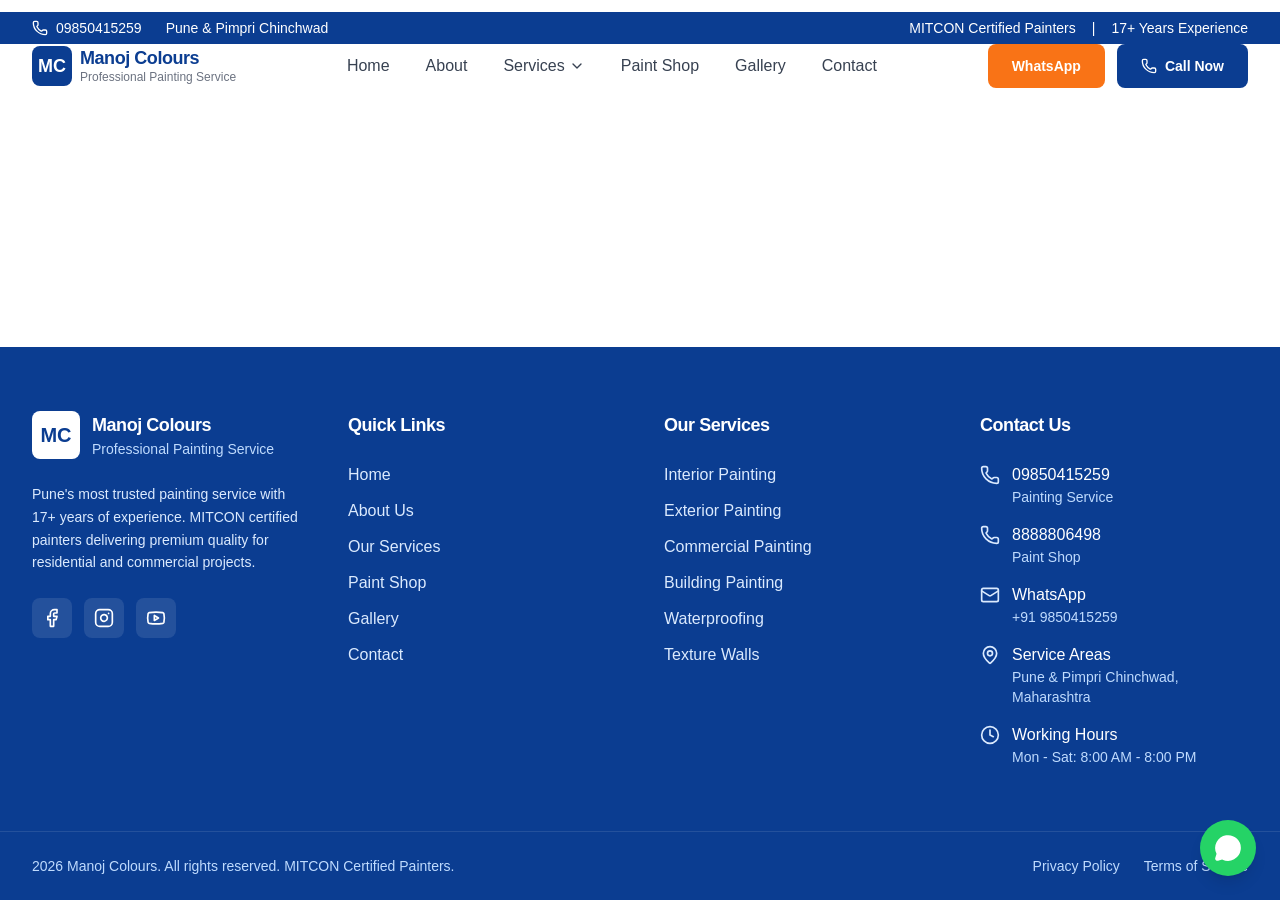
==== index.html @ a84d2fda "Add files via upload" ====
<!doctype html>
<html lang="en">
  <head>
    <meta charset="UTF-8" />
    <meta name="viewport" content="width=device-width, initial-scale=1.0" />
    <title>Manoj Colours - Professional Painting Service Pune</title>
    <script type="module" crossorigin src="./assets/index-BRKAXPC0.js"></script>
    <link rel="stylesheet" crossorigin href="./assets/index-DU0J_C5G.css">
  </head>
  <body>
    <div id="root"></div>
  </body>
</html>
---- assets/index-DU0J_C5G.css ----
*,:before,:after{--tw-border-spacing-x: 0;--tw-border-spacing-y: 0;--tw-translate-x: 0;--tw-translate-y: 0;--tw-rotate: 0;--tw-skew-x: 0;--tw-skew-y: 0;--tw-scale-x: 1;--tw-scale-y: 1;--tw-pan-x: ;--tw-pan-y: ;--tw-pinch-zoom: ;--tw-scroll-snap-strictness: proximity;--tw-gradient-from-position: ;--tw-gradient-via-position: ;--tw-gradient-to-position: ;--tw-ordinal: ;--tw-slashed-zero: ;--tw-numeric-figure: ;--tw-numeric-spacing: ;--tw-numeric-fraction: ;--tw-ring-inset: ;--tw-ring-offset-width: 0px;--tw-ring-offset-color: #fff;--tw-ring-color: rgb(59 130 246 / .5);--tw-ring-offset-shadow: 0 0 #0000;--tw-ring-shadow: 0 0 #0000;--tw-shadow: 0 0 #0000;--tw-shadow-colored: 0 0 #0000;--tw-blur: ;--tw-brightness: ;--tw-contrast: ;--tw-grayscale: ;--tw-hue-rotate: ;--tw-invert: ;--tw-saturate: ;--tw-sepia: ;--tw-drop-shadow: ;--tw-backdrop-blur: ;--tw-backdrop-brightness: ;--tw-backdrop-contrast: ;--tw-backdrop-grayscale: ;--tw-backdrop-hue-rotate: ;--tw-backdrop-invert: ;--tw-backdrop-opacity: ;--tw-backdrop-saturate: ;--tw-backdrop-sepia: ;--tw-contain-size: ;--tw-contain-layout: ;--tw-contain-paint: ;--tw-contain-style: }::backdrop{--tw-border-spacing-x: 0;--tw-border-spacing-y: 0;--tw-translate-x: 0;--tw-translate-y: 0;--tw-rotate: 0;--tw-skew-x: 0;--tw-skew-y: 0;--tw-scale-x: 1;--tw-scale-y: 1;--tw-pan-x: ;--tw-pan-y: ;--tw-pinch-zoom: ;--tw-scroll-snap-strictness: proximity;--tw-gradient-from-position: ;--tw-gradient-via-position: ;--tw-gradient-to-position: ;--tw-ordinal: ;--tw-slashed-zero: ;--tw-numeric-figure: ;--tw-numeric-spacing: ;--tw-numeric-fraction: ;--tw-ring-inset: ;--tw-ring-offset-width: 0px;--tw-ring-offset-color: #fff;--tw-ring-color: rgb(59 130 246 / .5);--tw-ring-offset-shadow: 0 0 #0000;--tw-ring-shadow: 0 0 #0000;--tw-shadow: 0 0 #0000;--tw-shadow-colored: 0 0 #0000;--tw-blur: ;--tw-brightness: ;--tw-contrast: ;--tw-grayscale: ;--tw-hue-rotate: ;--tw-invert: ;--tw-saturate: ;--tw-sepia: ;--tw-drop-shadow: ;--tw-backdrop-blur: ;--tw-backdrop-brightness: ;--tw-backdrop-contrast: ;--tw-backdrop-grayscale: ;--tw-backdrop-hue-rotate: ;--tw-backdrop-invert: ;--tw-backdrop-opacity: ;--tw-backdrop-saturate: ;--tw-backdrop-sepia: ;--tw-contain-size: ;--tw-contain-layout: ;--tw-contain-paint: ;--tw-contain-style: }*,:before,:after{box-sizing:border-box;border-width:0;border-style:solid;border-color:#e5e7eb}:before,:after{--tw-content: ""}html,:host{line-height:1.5;-webkit-text-size-adjust:100%;-moz-tab-size:4;-o-tab-size:4;tab-size:4;font-family:ui-sans-serif,system-ui,sans-serif,"Apple Color Emoji","Segoe UI Emoji",Segoe UI Symbol,"Noto Color Emoji";font-feature-settings:normal;font-variation-settings:normal;-webkit-tap-highlight-color:transparent}body{margin:0;line-height:inherit}hr{height:0;color:inherit;border-top-width:1px}abbr:where([title]){-webkit-text-decoration:underline dotted;text-decoration:underline dotted}h1,h2,h3,h4,h5,h6{font-size:inherit;font-weight:inherit}a{color:inherit;text-decoration:inherit}b,strong{font-weight:bolder}code,kbd,samp,pre{font-family:ui-monospace,SFMono-Regular,Menlo,Monaco,Consolas,Liberation Mono,Courier New,monospace;font-feature-settings:normal;font-variation-settings:normal;font-size:1em}small{font-size:80%}sub,sup{font-size:75%;line-height:0;position:relative;vertical-align:baseline}sub{bottom:-.25em}sup{top:-.5em}table{text-indent:0;border-color:inherit;border-collapse:collapse}button,input,optgroup,select,textarea{font-family:inherit;font-feature-settings:inherit;font-variation-settings:inherit;font-size:100%;font-weight:inherit;line-height:inherit;letter-spacing:inherit;color:inherit;margin:0;padding:0}button,select{text-transform:none}button,input:where([type=button]),input:where([type=reset]),input:where([type=submit]){-webkit-appearance:button;background-color:transparent;background-image:none}:-moz-focusring{outline:auto}:-moz-ui-invalid{box-shadow:none}progress{vertical-align:baseline}::-webkit-inner-spin-button,::-webkit-outer-spin-button{height:auto}[type=search]{-webkit-appearance:textfield;outline-offset:-2px}::-webkit-search-decoration{-webkit-appearance:none}::-webkit-file-upload-button{-webkit-appearance:button;font:inherit}summary{display:list-item}blockquote,dl,dd,h1,h2,h3,h4,h5,h6,hr,figure,p,pre{margin:0}fieldset{margin:0;padding:0}legend{padding:0}ol,ul,menu{list-style:none;margin:0;padding:0}dialog{padding:0}textarea{resize:vertical}input::-moz-placeholder,textarea::-moz-placeholder{opacity:1;color:#9ca3af}input::placeholder,textarea::placeholder{opacity:1;color:#9ca3af}button,[role=button]{cursor:pointer}:disabled{cursor:default}img,svg,video,canvas,audio,iframe,embed,object{display:block;vertical-align:middle}img,video{max-width:100%;height:auto}[hidden]:where(:not([hidden=until-found])){display:none}:root{--background: 0 0% 100%;--foreground: 222 47% 11%;--card: 0 0% 100%;--card-foreground: 222 47% 11%;--popover: 0 0% 100%;--popover-foreground: 222 47% 11%;--primary: 221 83% 23%;--primary-foreground: 0 0% 100%;--secondary: 210 40% 96%;--secondary-foreground: 222 47% 11%;--muted: 210 40% 96%;--muted-foreground: 215 16% 47%;--accent: 24 95% 53%;--accent-foreground: 0 0% 100%;--destructive: 0 84% 60%;--destructive-foreground: 0 0% 100%;--border: 214 32% 91%;--input: 214 32% 91%;--ring: 221 83% 23%;--radius: .5rem;--deep-blue: 221 83% 23%;--bright-orange: 24 95% 53%;--light-blue: 210 40% 96%;--dark-text: 222 47% 11%;--gray-text: 215 16% 47%;--light-gray: 220 14% 96%;--success: 142 76% 36%;--whatsapp: 142 70% 49%}*{border-color:hsl(var(--border))}html{scroll-behavior:smooth}body{background-color:hsl(var(--background));color:hsl(var(--foreground));-webkit-font-smoothing:antialiased;-moz-osx-font-smoothing:grayscale;font-family:Inter,-apple-system,BlinkMacSystemFont,Segoe UI,Roboto,sans-serif}h1,h2,h3,h4,h5,h6{font-weight:700;letter-spacing:-.025em}.btn-primary{display:inline-flex;align-items:center;justify-content:center;border-radius:var(--radius);--tw-bg-opacity: 1;background-color:rgb(11 61 145 / var(--tw-bg-opacity, 1));padding:.75rem 1.5rem;font-weight:600;--tw-text-opacity: 1;color:rgb(255 255 255 / var(--tw-text-opacity, 1));transition-property:all;transition-timing-function:cubic-bezier(.4,0,.2,1);transition-duration:.3s;animation-duration:.3s}.btn-primary:hover{--tw-translate-y: -.125rem;transform:translate(var(--tw-translate-x),var(--tw-translate-y)) rotate(var(--tw-rotate)) skew(var(--tw-skew-x)) skewY(var(--tw-skew-y)) scaleX(var(--tw-scale-x)) scaleY(var(--tw-scale-y));--tw-bg-opacity: 1;background-color:rgb(10 53 125 / var(--tw-bg-opacity, 1));--tw-shadow: 0 10px 15px -3px rgb(0 0 0 / .1), 0 4px 6px -4px rgb(0 0 0 / .1);--tw-shadow-colored: 0 10px 15px -3px var(--tw-shadow-color), 0 4px 6px -4px var(--tw-shadow-color);box-shadow:var(--tw-ring-offset-shadow, 0 0 #0000),var(--tw-ring-shadow, 0 0 #0000),var(--tw-shadow)}.btn-secondary{display:inline-flex;align-items:center;justify-content:center;border-radius:var(--radius);--tw-bg-opacity: 1;background-color:rgb(249 115 22 / var(--tw-bg-opacity, 1));padding:.75rem 1.5rem;font-weight:600;--tw-text-opacity: 1;color:rgb(255 255 255 / var(--tw-text-opacity, 1));transition-property:all;transition-timing-function:cubic-bezier(.4,0,.2,1);transition-duration:.3s;animation-duration:.3s}.btn-secondary:hover{--tw-translate-y: -.125rem;transform:translate(var(--tw-translate-x),var(--tw-translate-y)) rotate(var(--tw-rotate)) skew(var(--tw-skew-x)) skewY(var(--tw-skew-y)) scaleX(var(--tw-scale-x)) scaleY(var(--tw-scale-y));--tw-bg-opacity: 1;background-color:rgb(234 88 12 / var(--tw-bg-opacity, 1));--tw-shadow: 0 10px 15px -3px rgb(0 0 0 / .1), 0 4px 6px -4px rgb(0 0 0 / .1);--tw-shadow-colored: 0 10px 15px -3px var(--tw-shadow-color), 0 4px 6px -4px var(--tw-shadow-color);box-shadow:var(--tw-ring-offset-shadow, 0 0 #0000),var(--tw-ring-shadow, 0 0 #0000),var(--tw-shadow)}.btn-outline{display:inline-flex;align-items:center;justify-content:center;border-radius:var(--radius);border-width:2px;--tw-border-opacity: 1;border-color:rgb(11 61 145 / var(--tw-border-opacity, 1));padding:.75rem 1.5rem;font-weight:600;--tw-text-opacity: 1;color:rgb(11 61 145 / var(--tw-text-opacity, 1));transition-property:all;transition-timing-function:cubic-bezier(.4,0,.2,1);transition-duration:.3s;animation-duration:.3s}.btn-outline:hover{--tw-bg-opacity: 1;background-color:rgb(11 61 145 / var(--tw-bg-opacity, 1));--tw-text-opacity: 1;color:rgb(255 255 255 / var(--tw-text-opacity, 1))}.section-padding{padding-top:4rem;padding-bottom:4rem}@media(min-width:768px){.section-padding{padding-top:5rem;padding-bottom:5rem}}@media(min-width:1024px){.section-padding{padding-top:6rem;padding-bottom:6rem}}.container-custom{margin-left:auto;margin-right:auto;width:100%;max-width:80rem;padding-left:1rem;padding-right:1rem}@media(min-width:640px){.container-custom{padding-left:1.5rem;padding-right:1.5rem}}@media(min-width:1024px){.container-custom{padding-left:2rem;padding-right:2rem}}.sr-only{position:absolute;width:1px;height:1px;padding:0;margin:-1px;overflow:hidden;clip:rect(0,0,0,0);white-space:nowrap;border-width:0}.pointer-events-none{pointer-events:none}.visible{visibility:visible}.invisible{visibility:hidden}.fixed{position:fixed}.absolute{position:absolute}.relative{position:relative}.inset-0{inset:0}.inset-x-0{left:0;right:0}.inset-y-0{top:0;bottom:0}.-bottom-12{bottom:-3rem}.-left-12{left:-3rem}.-left-2{left:-.5rem}.-right-12{right:-3rem}.-right-3{right:-.75rem}.-right-4{right:-1rem}.-top-1{top:-.25rem}.-top-12{top:-3rem}.-top-2{top:-.5rem}.-top-4{top:-1rem}.bottom-0{bottom:0}.bottom-20{bottom:5rem}.bottom-6{bottom:1.5rem}.left-0{left:0}.left-1\/2{left:50%}.left-10{left:2.5rem}.left-2{left:.5rem}.left-\[50\%\]{left:50%}.right-0{right:0}.right-1{right:.25rem}.right-10{right:2.5rem}.right-2{right:.5rem}.right-3{right:.75rem}.right-4{right:1rem}.right-6{right:1.5rem}.top-0{top:0}.top-1\.5{top:.375rem}.top-1\/2{top:50%}.top-20{top:5rem}.top-3\.5{top:.875rem}.top-4{top:1rem}.top-\[1px\]{top:1px}.top-\[50\%\]{top:50%}.top-\[60\%\]{top:60%}.top-\[60px\]{top:60px}.top-full{top:100%}.isolate{isolation:isolate}.z-10{z-index:10}.z-20{z-index:20}.z-40{z-index:40}.z-50{z-index:50}.z-\[1\]{z-index:1}.order-first{order:-9999}.order-last{order:9999}.col-start-2{grid-column-start:2}.row-span-2{grid-row:span 2 / span 2}.row-start-1{grid-row-start:1}.\!m-0{margin:0!important}.-mx-1{margin-left:-.25rem;margin-right:-.25rem}.-my-2{margin-top:-.5rem;margin-bottom:-.5rem}.mx-2{margin-left:.5rem;margin-right:.5rem}.mx-3\.5{margin-left:.875rem;margin-right:.875rem}.mx-auto{margin-left:auto;margin-right:auto}.my-0{margin-top:0;margin-bottom:0}.my-0\.5{margin-top:.125rem;margin-bottom:.125rem}.my-1{margin-top:.25rem;margin-bottom:.25rem}.-ml-4{margin-left:-1rem}.-ml-6{margin-left:-1.5rem}.-mt-20{margin-top:-5rem}.-mt-4{margin-top:-1rem}.mb-1{margin-bottom:.25rem}.mb-10{margin-bottom:2.5rem}.mb-12{margin-bottom:3rem}.mb-2{margin-bottom:.5rem}.mb-3{margin-bottom:.75rem}.mb-4{margin-bottom:1rem}.mb-6{margin-bottom:1.5rem}.mb-8{margin-bottom:2rem}.ml-1{margin-left:.25rem}.ml-4{margin-left:1rem}.ml-auto{margin-left:auto}.mr-1{margin-right:.25rem}.mr-2{margin-right:.5rem}.mt-0\.5{margin-top:.125rem}.mt-1{margin-top:.25rem}.mt-1\.5{margin-top:.375rem}.mt-10{margin-top:2.5rem}.mt-12{margin-top:3rem}.mt-2{margin-top:.5rem}.mt-4{margin-top:1rem}.mt-6{margin-top:1.5rem}.mt-8{margin-top:2rem}.mt-auto{margin-top:auto}.line-clamp-1{overflow:hidden;display:-webkit-box;-webkit-box-orient:vertical;-webkit-line-clamp:1}.line-clamp-2{overflow:hidden;display:-webkit-box;-webkit-box-orient:vertical;-webkit-line-clamp:2}.block{display:block}.inline-block{display:inline-block}.inline{display:inline}.flex{display:flex}.inline-flex{display:inline-flex}.table{display:table}.table-caption{display:table-caption}.table-cell{display:table-cell}.table-row{display:table-row}.grid{display:grid}.hidden{display:none}.aspect-\[4\/3\]{aspect-ratio:4/3}.aspect-square{aspect-ratio:1 / 1}.aspect-video{aspect-ratio:16 / 9}.size-10{width:2.5rem;height:2.5rem}.size-2{width:.5rem;height:.5rem}.size-2\.5{width:.625rem;height:.625rem}.size-3{width:.75rem;height:.75rem}.size-3\.5{width:.875rem;height:.875rem}.size-4{width:1rem;height:1rem}.size-6{width:1.5rem;height:1.5rem}.size-7{width:1.75rem;height:1.75rem}.size-8{width:2rem;height:2rem}.size-9{width:2.25rem;height:2.25rem}.size-auto{width:auto;height:auto}.size-full{width:100%;height:100%}.h-0\.5{height:.125rem}.h-1\.5{height:.375rem}.h-10{height:2.5rem}.h-12{height:3rem}.h-14{height:3.5rem}.h-16{height:4rem}.h-2{height:.5rem}.h-2\.5{height:.625rem}.h-24{height:6rem}.h-4{height:1rem}.h-40{height:10rem}.h-5{height:1.25rem}.h-6{height:1.5rem}.h-60{height:15rem}.h-7{height:1.75rem}.h-8{height:2rem}.h-80{height:20rem}.h-9{height:2.25rem}.h-\[1\.15rem\]{height:1.15rem}.h-\[calc\(100\%-1px\)\]{height:calc(100% - 1px)}.h-\[var\(--radix-navigation-menu-viewport-height\)\]{height:var(--radix-navigation-menu-viewport-height)}.h-\[var\(--radix-select-trigger-height\)\]{height:var(--radix-select-trigger-height)}.h-auto{height:auto}.h-full{height:100%}.h-px{height:1px}.h-svh{height:100svh}.max-h-0{max-height:0px}.max-h-96{max-height:24rem}.max-h-\[300px\]{max-height:300px}.max-h-\[80vh\]{max-height:80vh}.min-h-0{min-height:0px}.min-h-16{min-height:4rem}.min-h-4{min-height:1rem}.min-h-\[600px\]{min-height:600px}.min-h-screen{min-height:100vh}.min-h-svh{min-height:100svh}.w-0{width:0px}.w-1{width:.25rem}.w-10{width:2.5rem}.w-12{width:3rem}.w-14{width:3.5rem}.w-16{width:4rem}.w-2{width:.5rem}.w-2\.5{width:.625rem}.w-24{width:6rem}.w-3{width:.75rem}.w-3\/4{width:75%}.w-4{width:1rem}.w-40{width:10rem}.w-5{width:1.25rem}.w-56{width:14rem}.w-6{width:1.5rem}.w-60{width:15rem}.w-64{width:16rem}.w-7{width:1.75rem}.w-72{width:18rem}.w-8{width:2rem}.w-80{width:20rem}.w-9{width:2.25rem}.w-\[100px\]{width:100px}.w-auto{width:auto}.w-fit{width:-moz-fit-content;width:fit-content}.w-full{width:100%}.w-max{width:-moz-max-content;width:max-content}.w-px{width:1px}.min-w-0{min-width:0px}.min-w-10{min-width:2.5rem}.min-w-5{min-width:1.25rem}.min-w-8{min-width:2rem}.min-w-9{min-width:2.25rem}.min-w-\[12rem\]{min-width:12rem}.min-w-\[8rem\]{min-width:8rem}.min-w-\[var\(--radix-select-trigger-width\)\]{min-width:var(--radix-select-trigger-width)}.max-w-2xl{max-width:42rem}.max-w-3xl{max-width:48rem}.max-w-4xl{max-width:56rem}.max-w-\[calc\(100\%-2rem\)\]{max-width:calc(100% - 2rem)}.max-w-max{max-width:-moz-max-content;max-width:max-content}.max-w-sm{max-width:24rem}.flex-1{flex:1 1 0%}.flex-shrink-0,.shrink-0{flex-shrink:0}.flex-grow,.grow{flex-grow:1}.grow-0{flex-grow:0}.basis-full{flex-basis:100%}.caption-bottom{caption-side:bottom}.border-collapse{border-collapse:collapse}.-translate-x-1\/2{--tw-translate-x: -50%;transform:translate(var(--tw-translate-x),var(--tw-translate-y)) rotate(var(--tw-rotate)) skew(var(--tw-skew-x)) skewY(var(--tw-skew-y)) scaleX(var(--tw-scale-x)) scaleY(var(--tw-scale-y))}.-translate-x-\[9px\]{--tw-translate-x: -9px;transform:translate(var(--tw-translate-x),var(--tw-translate-y)) rotate(var(--tw-rotate)) skew(var(--tw-skew-x)) skewY(var(--tw-skew-y)) scaleX(var(--tw-scale-x)) scaleY(var(--tw-scale-y))}.-translate-x-px{--tw-translate-x: -1px;transform:translate(var(--tw-translate-x),var(--tw-translate-y)) rotate(var(--tw-rotate)) skew(var(--tw-skew-x)) skewY(var(--tw-skew-y)) scaleX(var(--tw-scale-x)) scaleY(var(--tw-scale-y))}.-translate-y-1\/2{--tw-translate-y: -50%;transform:translate(var(--tw-translate-x),var(--tw-translate-y)) rotate(var(--tw-rotate)) skew(var(--tw-skew-x)) skewY(var(--tw-skew-y)) scaleX(var(--tw-scale-x)) scaleY(var(--tw-scale-y))}.translate-x-\[-50\%\]{--tw-translate-x: -50%;transform:translate(var(--tw-translate-x),var(--tw-translate-y)) rotate(var(--tw-rotate)) skew(var(--tw-skew-x)) skewY(var(--tw-skew-y)) scaleX(var(--tw-scale-x)) scaleY(var(--tw-scale-y))}.translate-x-px{--tw-translate-x: 1px;transform:translate(var(--tw-translate-x),var(--tw-translate-y)) rotate(var(--tw-rotate)) skew(var(--tw-skew-x)) skewY(var(--tw-skew-y)) scaleX(var(--tw-scale-x)) scaleY(var(--tw-scale-y))}.translate-y-0\.5{--tw-translate-y: .125rem;transform:translate(var(--tw-translate-x),var(--tw-translate-y)) rotate(var(--tw-rotate)) skew(var(--tw-skew-x)) skewY(var(--tw-skew-y)) scaleX(var(--tw-scale-x)) scaleY(var(--tw-scale-y))}.translate-y-\[-50\%\]{--tw-translate-y: -50%;transform:translate(var(--tw-translate-x),var(--tw-translate-y)) rotate(var(--tw-rotate)) skew(var(--tw-skew-x)) skewY(var(--tw-skew-y)) scaleX(var(--tw-scale-x)) scaleY(var(--tw-scale-y))}.translate-y-\[calc\(-50\%_-_2px\)\]{--tw-translate-y: calc(-50% - 2px) ;transform:translate(var(--tw-translate-x),var(--tw-translate-y)) rotate(var(--tw-rotate)) skew(var(--tw-skew-x)) skewY(var(--tw-skew-y)) scaleX(var(--tw-scale-x)) scaleY(var(--tw-scale-y))}.rotate-180{--tw-rotate: 180deg;transform:translate(var(--tw-translate-x),var(--tw-translate-y)) rotate(var(--tw-rotate)) skew(var(--tw-skew-x)) skewY(var(--tw-skew-y)) scaleX(var(--tw-scale-x)) scaleY(var(--tw-scale-y))}.rotate-45{--tw-rotate: 45deg;transform:translate(var(--tw-translate-x),var(--tw-translate-y)) rotate(var(--tw-rotate)) skew(var(--tw-skew-x)) skewY(var(--tw-skew-y)) scaleX(var(--tw-scale-x)) scaleY(var(--tw-scale-y))}.rotate-90{--tw-rotate: 90deg;transform:translate(var(--tw-translate-x),var(--tw-translate-y)) rotate(var(--tw-rotate)) skew(var(--tw-skew-x)) skewY(var(--tw-skew-y)) scaleX(var(--tw-scale-x)) scaleY(var(--tw-scale-y))}.transform{transform:translate(var(--tw-translate-x),var(--tw-translate-y)) rotate(var(--tw-rotate)) skew(var(--tw-skew-x)) skewY(var(--tw-skew-y)) scaleX(var(--tw-scale-x)) scaleY(var(--tw-scale-y))}@keyframes bounce{0%,to{transform:translateY(-25%);animation-timing-function:cubic-bezier(.8,0,1,1)}50%{transform:none;animation-timing-function:cubic-bezier(0,0,.2,1)}}.animate-bounce{animation:bounce 1s infinite}@keyframes caret-blink{0%,70%,to{opacity:1}20%,50%{opacity:0}}.animate-caret-blink{animation:caret-blink 1.25s ease-out infinite}@keyframes pulse{50%{opacity:.5}}.animate-pulse{animation:pulse 2s cubic-bezier(.4,0,.6,1) infinite}@keyframes spin{to{transform:rotate(360deg)}}.animate-spin{animation:spin 1s linear infinite}.cursor-default{cursor:default}.cursor-pointer{cursor:pointer}.cursor-text{cursor:text}.touch-none{touch-action:none}.select-none{-webkit-user-select:none;-moz-user-select:none;user-select:none}.resize-none{resize:none}.scroll-my-1{scroll-margin-top:.25rem;scroll-margin-bottom:.25rem}.scroll-py-1{scroll-padding-top:.25rem;scroll-padding-bottom:.25rem}.list-disc{list-style-type:disc}.list-none{list-style-type:none}.auto-rows-min{grid-auto-rows:min-content}.grid-cols-1{grid-template-columns:repeat(1,minmax(0,1fr))}.grid-cols-2{grid-template-columns:repeat(2,minmax(0,1fr))}.grid-cols-\[0_1fr\]{grid-template-columns:0 1fr}.grid-rows-\[auto_auto\]{grid-template-rows:auto auto}.flex-row{flex-direction:row}.flex-col{flex-direction:column}.flex-col-reverse{flex-direction:column-reverse}.flex-wrap{flex-wrap:wrap}.place-content-center{place-content:center}.items-start{align-items:flex-start}.items-end{align-items:flex-end}.items-center{align-items:center}.items-stretch{align-items:stretch}.justify-start{justify-content:flex-start}.justify-center{justify-content:center}.justify-between{justify-content:space-between}.justify-items-start{justify-items:start}.gap-0\.5{gap:.125rem}.gap-1{gap:.25rem}.gap-1\.5{gap:.375rem}.gap-12{gap:3rem}.gap-2{gap:.5rem}.gap-2\.5{gap:.625rem}.gap-3{gap:.75rem}.gap-4{gap:1rem}.gap-6{gap:1.5rem}.gap-7{gap:1.75rem}.gap-8{gap:2rem}.gap-\[--spacing\(var\(--gap\)\)\]{gap:var(--spacing(var(--gap)))}.gap-y-0\.5{row-gap:.125rem}.space-y-1>:not([hidden])~:not([hidden]){--tw-space-y-reverse: 0;margin-top:calc(.25rem * calc(1 - var(--tw-space-y-reverse)));margin-bottom:calc(.25rem * var(--tw-space-y-reverse))}.space-y-2>:not([hidden])~:not([hidden]){--tw-space-y-reverse: 0;margin-top:calc(.5rem * calc(1 - var(--tw-space-y-reverse)));margin-bottom:calc(.5rem * var(--tw-space-y-reverse))}.space-y-3>:not([hidden])~:not([hidden]){--tw-space-y-reverse: 0;margin-top:calc(.75rem * calc(1 - var(--tw-space-y-reverse)));margin-bottom:calc(.75rem * var(--tw-space-y-reverse))}.space-y-4>:not([hidden])~:not([hidden]){--tw-space-y-reverse: 0;margin-top:calc(1rem * calc(1 - var(--tw-space-y-reverse)));margin-bottom:calc(1rem * var(--tw-space-y-reverse))}.space-y-5>:not([hidden])~:not([hidden]){--tw-space-y-reverse: 0;margin-top:calc(1.25rem * calc(1 - var(--tw-space-y-reverse)));margin-bottom:calc(1.25rem * var(--tw-space-y-reverse))}.space-y-6>:not([hidden])~:not([hidden]){--tw-space-y-reverse: 0;margin-top:calc(1.5rem * calc(1 - var(--tw-space-y-reverse)));margin-bottom:calc(1.5rem * var(--tw-space-y-reverse))}.self-start{align-self:flex-start}.self-stretch{align-self:stretch}.justify-self-end{justify-self:end}.overflow-auto{overflow:auto}.overflow-hidden{overflow:hidden}.overflow-x-auto{overflow-x:auto}.overflow-y-auto{overflow-y:auto}.overflow-x-hidden{overflow-x:hidden}.whitespace-nowrap{white-space:nowrap}.text-balance{text-wrap:balance}.break-words{overflow-wrap:break-word}.rounded-2xl{border-radius:1rem}.rounded-\[2px\]{border-radius:2px}.rounded-\[4px\]{border-radius:4px}.rounded-\[calc\(var\(--radius\)-5px\)\]{border-radius:calc(var(--radius) - 5px)}.rounded-\[inherit\]{border-radius:inherit}.rounded-full{border-radius:9999px}.rounded-lg{border-radius:var(--radius)}.rounded-md{border-radius:calc(var(--radius) - 2px)}.rounded-none{border-radius:0}.rounded-sm{border-radius:calc(var(--radius) - 4px)}.rounded-xl{border-radius:calc(var(--radius) + 4px)}.rounded-xs{border-radius:calc(var(--radius) - 6px)}.rounded-l-md{border-top-left-radius:calc(var(--radius) - 2px);border-bottom-left-radius:calc(var(--radius) - 2px)}.rounded-r-md{border-top-right-radius:calc(var(--radius) - 2px);border-bottom-right-radius:calc(var(--radius) - 2px)}.rounded-tl-sm{border-top-left-radius:calc(var(--radius) - 4px)}.border{border-width:1px}.border-0{border-width:0px}.border-4{border-width:4px}.border-\[1\.5px\]{border-width:1.5px}.border-y{border-top-width:1px;border-bottom-width:1px}.border-b{border-bottom-width:1px}.border-l{border-left-width:1px}.border-l-2{border-left-width:2px}.border-r{border-right-width:1px}.border-t{border-top-width:1px}.border-dashed{border-style:dashed}.border-blue-200{--tw-border-opacity: 1;border-color:rgb(191 219 254 / var(--tw-border-opacity, 1))}.border-border{border-color:hsl(var(--border))}.border-border\/50{border-color:hsl(var(--border) / .5)}.border-gray-100{--tw-border-opacity: 1;border-color:rgb(243 244 246 / var(--tw-border-opacity, 1))}.border-gray-200{--tw-border-opacity: 1;border-color:rgb(229 231 235 / var(--tw-border-opacity, 1))}.border-gray-300{--tw-border-opacity: 1;border-color:rgb(209 213 219 / var(--tw-border-opacity, 1))}.border-input{border-color:hsl(var(--input))}.border-primary{border-color:hsl(var(--primary))}.border-red-500{--tw-border-opacity: 1;border-color:rgb(239 68 68 / var(--tw-border-opacity, 1))}.border-sidebar-border{border-color:hsl(var(--sidebar-border))}.border-transparent{border-color:transparent}.border-white{--tw-border-opacity: 1;border-color:rgb(255 255 255 / var(--tw-border-opacity, 1))}.border-white\/10{border-color:#ffffff1a}.border-white\/20{border-color:#fff3}.border-l-transparent{border-left-color:transparent}.border-t-transparent{border-top-color:transparent}.bg-\[\#0B3D91\]{--tw-bg-opacity: 1;background-color:rgb(11 61 145 / var(--tw-bg-opacity, 1))}.bg-\[\#25D366\]{--tw-bg-opacity: 1;background-color:rgb(37 211 102 / var(--tw-bg-opacity, 1))}.bg-\[\#F97316\]{--tw-bg-opacity: 1;background-color:rgb(249 115 22 / var(--tw-bg-opacity, 1))}.bg-accent{background-color:hsl(var(--accent))}.bg-background{background-color:hsl(var(--background))}.bg-black\/50{background-color:#00000080}.bg-black\/90{background-color:#000000e6}.bg-blue-100{--tw-bg-opacity: 1;background-color:rgb(219 234 254 / var(--tw-bg-opacity, 1))}.bg-blue-50{--tw-bg-opacity: 1;background-color:rgb(239 246 255 / var(--tw-bg-opacity, 1))}.bg-blue-500{--tw-bg-opacity: 1;background-color:rgb(59 130 246 / var(--tw-bg-opacity, 1))}.bg-border{background-color:hsl(var(--border))}.bg-card{background-color:hsl(var(--card))}.bg-destructive{--tw-bg-opacity: 1;background-color:hsl(var(--destructive) / var(--tw-bg-opacity, 1))}.bg-foreground{background-color:hsl(var(--foreground))}.bg-gray-100{--tw-bg-opacity: 1;background-color:rgb(243 244 246 / var(--tw-bg-opacity, 1))}.bg-gray-200{--tw-bg-opacity: 1;background-color:rgb(229 231 235 / var(--tw-bg-opacity, 1))}.bg-gray-300{--tw-bg-opacity: 1;background-color:rgb(209 213 219 / var(--tw-bg-opacity, 1))}.bg-gray-50{--tw-bg-opacity: 1;background-color:rgb(249 250 251 / var(--tw-bg-opacity, 1))}.bg-green-100{--tw-bg-opacity: 1;background-color:rgb(220 252 231 / var(--tw-bg-opacity, 1))}.bg-green-400{--tw-bg-opacity: 1;background-color:rgb(74 222 128 / var(--tw-bg-opacity, 1))}.bg-green-50{--tw-bg-opacity: 1;background-color:rgb(240 253 244 / var(--tw-bg-opacity, 1))}.bg-green-500{--tw-bg-opacity: 1;background-color:rgb(34 197 94 / var(--tw-bg-opacity, 1))}.bg-input{background-color:hsl(var(--input))}.bg-muted{background-color:hsl(var(--muted))}.bg-muted\/50{background-color:hsl(var(--muted) / .5)}.bg-orange-100{--tw-bg-opacity: 1;background-color:rgb(255 237 213 / var(--tw-bg-opacity, 1))}.bg-orange-50{--tw-bg-opacity: 1;background-color:rgb(255 247 237 / var(--tw-bg-opacity, 1))}.bg-orange-500{--tw-bg-opacity: 1;background-color:rgb(249 115 22 / var(--tw-bg-opacity, 1))}.bg-popover{background-color:hsl(var(--popover))}.bg-primary{background-color:hsl(var(--primary))}.bg-primary\/20{background-color:hsl(var(--primary) / .2)}.bg-purple-100{--tw-bg-opacity: 1;background-color:rgb(243 232 255 / var(--tw-bg-opacity, 1))}.bg-purple-50{--tw-bg-opacity: 1;background-color:rgb(250 245 255 / var(--tw-bg-opacity, 1))}.bg-purple-500{--tw-bg-opacity: 1;background-color:rgb(168 85 247 / var(--tw-bg-opacity, 1))}.bg-red-500{--tw-bg-opacity: 1;background-color:rgb(239 68 68 / var(--tw-bg-opacity, 1))}.bg-secondary{background-color:hsl(var(--secondary))}.bg-sidebar{background-color:hsl(var(--sidebar-background))}.bg-sidebar-border{background-color:hsl(var(--sidebar-border))}.bg-transparent{background-color:transparent}.bg-white{--tw-bg-opacity: 1;background-color:rgb(255 255 255 / var(--tw-bg-opacity, 1))}.bg-white\/10{background-color:#ffffff1a}.bg-white\/90{background-color:#ffffffe6}.bg-white\/95{background-color:#fffffff2}.bg-gradient-to-br{background-image:linear-gradient(to bottom right,var(--tw-gradient-stops))}.bg-gradient-to-t{background-image:linear-gradient(to top,var(--tw-gradient-stops))}.from-\[\#0B3D91\]{--tw-gradient-from: #0B3D91 var(--tw-gradient-from-position);--tw-gradient-to: rgb(11 61 145 / 0) var(--tw-gradient-to-position);--tw-gradient-stops: var(--tw-gradient-from), var(--tw-gradient-to)}.from-black\/70{--tw-gradient-from: rgb(0 0 0 / .7) var(--tw-gradient-from-position);--tw-gradient-to: rgb(0 0 0 / 0) var(--tw-gradient-to-position);--tw-gradient-stops: var(--tw-gradient-from), var(--tw-gradient-to)}.from-gray-200{--tw-gradient-from: #e5e7eb var(--tw-gradient-from-position);--tw-gradient-to: rgb(229 231 235 / 0) var(--tw-gradient-to-position);--tw-gradient-stops: var(--tw-gradient-from), var(--tw-gradient-to)}.via-\[\#0d459e\]{--tw-gradient-to: rgb(13 69 158 / 0) var(--tw-gradient-to-position);--tw-gradient-stops: var(--tw-gradient-from), #0d459e var(--tw-gradient-via-position), var(--tw-gradient-to)}.via-transparent{--tw-gradient-to: rgb(0 0 0 / 0) var(--tw-gradient-to-position);--tw-gradient-stops: var(--tw-gradient-from), transparent var(--tw-gradient-via-position), var(--tw-gradient-to)}.to-\[\#0B3D91\]{--tw-gradient-to: #0B3D91 var(--tw-gradient-to-position)}.to-\[\#1a5fc7\]{--tw-gradient-to: #1a5fc7 var(--tw-gradient-to-position)}.to-gray-300{--tw-gradient-to: #d1d5db var(--tw-gradient-to-position)}.to-transparent{--tw-gradient-to: transparent var(--tw-gradient-to-position)}.fill-current{fill:currentColor}.fill-foreground{fill:hsl(var(--foreground))}.fill-primary{fill:hsl(var(--primary))}.fill-white{fill:#fff}.fill-yellow-400{fill:#facc15}.p-0{padding:0}.p-1{padding:.25rem}.p-2{padding:.5rem}.p-3{padding:.75rem}.p-4{padding:1rem}.p-5{padding:1.25rem}.p-6{padding:1.5rem}.p-8{padding:2rem}.p-\[3px\]{padding:3px}.p-px{padding:1px}.px-1{padding-left:.25rem;padding-right:.25rem}.px-1\.5{padding-left:.375rem;padding-right:.375rem}.px-2{padding-left:.5rem;padding-right:.5rem}.px-2\.5{padding-left:.625rem;padding-right:.625rem}.px-3{padding-left:.75rem;padding-right:.75rem}.px-4{padding-left:1rem;padding-right:1rem}.px-6{padding-left:1.5rem;padding-right:1.5rem}.px-8{padding-left:2rem;padding-right:2rem}.py-0\.5{padding-top:.125rem;padding-bottom:.125rem}.py-1{padding-top:.25rem;padding-bottom:.25rem}.py-1\.5{padding-top:.375rem;padding-bottom:.375rem}.py-12{padding-top:3rem;padding-bottom:3rem}.py-16{padding-top:4rem;padding-bottom:4rem}.py-2{padding-top:.5rem;padding-bottom:.5rem}.py-3{padding-top:.75rem;padding-bottom:.75rem}.py-4{padding-top:1rem;padding-bottom:1rem}.py-6{padding-top:1.5rem;padding-bottom:1.5rem}.pb-3{padding-bottom:.75rem}.pb-4{padding-bottom:1rem}.pb-8{padding-bottom:2rem}.pl-2{padding-left:.5rem}.pl-3{padding-left:.75rem}.pl-4{padding-left:1rem}.pl-6{padding-left:1.5rem}.pl-8{padding-left:2rem}.pr-1{padding-right:.25rem}.pr-2{padding-right:.5rem}.pr-2\.5{padding-right:.625rem}.pr-3{padding-right:.75rem}.pr-4{padding-right:1rem}.pr-8{padding-right:2rem}.pt-0{padding-top:0}.pt-3{padding-top:.75rem}.pt-4{padding-top:1rem}.pt-6{padding-top:1.5rem}.pt-\[60px\]{padding-top:60px}.text-left{text-align:left}.text-center{text-align:center}.align-middle{vertical-align:middle}.font-mono{font-family:ui-monospace,SFMono-Regular,Menlo,Monaco,Consolas,Liberation Mono,Courier New,monospace}.font-sans{font-family:ui-sans-serif,system-ui,sans-serif,"Apple Color Emoji","Segoe UI Emoji",Segoe UI Symbol,"Noto Color Emoji"}.text-2xl{font-size:1.5rem;line-height:2rem}.text-3xl{font-size:1.875rem;line-height:2.25rem}.text-4xl{font-size:2.25rem;line-height:2.5rem}.text-\[0\.8rem\]{font-size:.8rem}.text-base{font-size:1rem;line-height:1.5rem}.text-lg{font-size:1.125rem;line-height:1.75rem}.text-sm{font-size:.875rem;line-height:1.25rem}.text-sm\/relaxed{font-size:.875rem;line-height:1.625}.text-xl{font-size:1.25rem;line-height:1.75rem}.text-xs{font-size:.75rem;line-height:1rem}.font-bold{font-weight:700}.font-medium{font-weight:500}.font-normal{font-weight:400}.font-semibold{font-weight:600}.tabular-nums{--tw-numeric-spacing: tabular-nums;font-variant-numeric:var(--tw-ordinal) var(--tw-slashed-zero) var(--tw-numeric-figure) var(--tw-numeric-spacing) var(--tw-numeric-fraction)}.leading-none{line-height:1}.leading-normal{line-height:1.5}.leading-relaxed{line-height:1.625}.leading-snug{line-height:1.375}.leading-tight{line-height:1.25}.tracking-tight{letter-spacing:-.025em}.tracking-widest{letter-spacing:.1em}.text-\[\#0B3D91\]{--tw-text-opacity: 1;color:rgb(11 61 145 / var(--tw-text-opacity, 1))}.text-\[\#F97316\]{--tw-text-opacity: 1;color:rgb(249 115 22 / var(--tw-text-opacity, 1))}.text-accent-foreground{color:hsl(var(--accent-foreground))}.text-background{color:hsl(var(--background))}.text-blue-100{--tw-text-opacity: 1;color:rgb(219 234 254 / var(--tw-text-opacity, 1))}.text-blue-200{--tw-text-opacity: 1;color:rgb(191 219 254 / var(--tw-text-opacity, 1))}.text-blue-400{--tw-text-opacity: 1;color:rgb(96 165 250 / var(--tw-text-opacity, 1))}.text-card-foreground{color:hsl(var(--card-foreground))}.text-current{color:currentColor}.text-destructive{--tw-text-opacity: 1;color:hsl(var(--destructive) / var(--tw-text-opacity, 1))}.text-foreground{color:hsl(var(--foreground))}.text-gray-400{--tw-text-opacity: 1;color:rgb(156 163 175 / var(--tw-text-opacity, 1))}.text-gray-500{--tw-text-opacity: 1;color:rgb(107 114 128 / var(--tw-text-opacity, 1))}.text-gray-600{--tw-text-opacity: 1;color:rgb(75 85 99 / var(--tw-text-opacity, 1))}.text-gray-700{--tw-text-opacity: 1;color:rgb(55 65 81 / var(--tw-text-opacity, 1))}.text-gray-900{--tw-text-opacity: 1;color:rgb(17 24 39 / var(--tw-text-opacity, 1))}.text-green-400{--tw-text-opacity: 1;color:rgb(74 222 128 / var(--tw-text-opacity, 1))}.text-green-500{--tw-text-opacity: 1;color:rgb(34 197 94 / var(--tw-text-opacity, 1))}.text-green-600{--tw-text-opacity: 1;color:rgb(22 163 74 / var(--tw-text-opacity, 1))}.text-muted-foreground{color:hsl(var(--muted-foreground))}.text-orange-400{--tw-text-opacity: 1;color:rgb(251 146 60 / var(--tw-text-opacity, 1))}.text-popover-foreground{color:hsl(var(--popover-foreground))}.text-primary{color:hsl(var(--primary))}.text-primary-foreground{color:hsl(var(--primary-foreground))}.text-purple-600{--tw-text-opacity: 1;color:rgb(147 51 234 / var(--tw-text-opacity, 1))}.text-red-500{--tw-text-opacity: 1;color:rgb(239 68 68 / var(--tw-text-opacity, 1))}.text-secondary-foreground{color:hsl(var(--secondary-foreground))}.text-sidebar-foreground{color:hsl(var(--sidebar-foreground))}.text-sidebar-foreground\/70{color:hsl(var(--sidebar-foreground) / .7)}.text-white{--tw-text-opacity: 1;color:rgb(255 255 255 / var(--tw-text-opacity, 1))}.text-white\/80{color:#fffc}.text-yellow-400{--tw-text-opacity: 1;color:rgb(250 204 21 / var(--tw-text-opacity, 1))}.underline-offset-4{text-underline-offset:4px}.opacity-0{opacity:0}.opacity-10{opacity:.1}.opacity-50{opacity:.5}.opacity-70{opacity:.7}.shadow{--tw-shadow: 0 1px 3px 0 rgb(0 0 0 / .1), 0 1px 2px -1px rgb(0 0 0 / .1);--tw-shadow-colored: 0 1px 3px 0 var(--tw-shadow-color), 0 1px 2px -1px var(--tw-shadow-color);box-shadow:var(--tw-ring-offset-shadow, 0 0 #0000),var(--tw-ring-shadow, 0 0 #0000),var(--tw-shadow)}.shadow-\[0_0_0_1px_hsl\(var\(--sidebar-border\)\)\]{--tw-shadow: 0 0 0 1px hsl(var(--sidebar-border));--tw-shadow-colored: 0 0 0 1px var(--tw-shadow-color);box-shadow:var(--tw-ring-offset-shadow, 0 0 #0000),var(--tw-ring-shadow, 0 0 #0000),var(--tw-shadow)}.shadow-lg{--tw-shadow: 0 10px 15px -3px rgb(0 0 0 / .1), 0 4px 6px -4px rgb(0 0 0 / .1);--tw-shadow-colored: 0 10px 15px -3px var(--tw-shadow-color), 0 4px 6px -4px var(--tw-shadow-color);box-shadow:var(--tw-ring-offset-shadow, 0 0 #0000),var(--tw-ring-shadow, 0 0 #0000),var(--tw-shadow)}.shadow-md{--tw-shadow: 0 4px 6px -1px rgb(0 0 0 / .1), 0 2px 4px -2px rgb(0 0 0 / .1);--tw-shadow-colored: 0 4px 6px -1px var(--tw-shadow-color), 0 2px 4px -2px var(--tw-shadow-color);box-shadow:var(--tw-ring-offset-shadow, 0 0 #0000),var(--tw-ring-shadow, 0 0 #0000),var(--tw-shadow)}.shadow-none{--tw-shadow: 0 0 #0000;--tw-shadow-colored: 0 0 #0000;box-shadow:var(--tw-ring-offset-shadow, 0 0 #0000),var(--tw-ring-shadow, 0 0 #0000),var(--tw-shadow)}.shadow-sm{--tw-shadow: 0 1px 2px 0 rgb(0 0 0 / .05);--tw-shadow-colored: 0 1px 2px 0 var(--tw-shadow-color);box-shadow:var(--tw-ring-offset-shadow, 0 0 #0000),var(--tw-ring-shadow, 0 0 #0000),var(--tw-shadow)}.shadow-xl{--tw-shadow: 0 20px 25px -5px rgb(0 0 0 / .1), 0 8px 10px -6px rgb(0 0 0 / .1);--tw-shadow-colored: 0 20px 25px -5px var(--tw-shadow-color), 0 8px 10px -6px var(--tw-shadow-color);box-shadow:var(--tw-ring-offset-shadow, 0 0 #0000),var(--tw-ring-shadow, 0 0 #0000),var(--tw-shadow)}.shadow-xs{--tw-shadow: 0 1px 2px 0 rgb(0 0 0 / .05);--tw-shadow-colored: 0 1px 2px 0 var(--tw-shadow-color);box-shadow:var(--tw-ring-offset-shadow, 0 0 #0000),var(--tw-ring-shadow, 0 0 #0000),var(--tw-shadow)}.outline-none{outline:2px solid transparent;outline-offset:2px}.outline{outline-style:solid}.ring-0{--tw-ring-offset-shadow: var(--tw-ring-inset) 0 0 0 var(--tw-ring-offset-width) var(--tw-ring-offset-color);--tw-ring-shadow: var(--tw-ring-inset) 0 0 0 calc(0px + var(--tw-ring-offset-width)) var(--tw-ring-color);box-shadow:var(--tw-ring-offset-shadow),var(--tw-ring-shadow),var(--tw-shadow, 0 0 #0000)}.ring-ring\/50{--tw-ring-color: hsl(var(--ring) / .5)}.ring-sidebar-ring{--tw-ring-color: hsl(var(--sidebar-ring))}.ring-offset-background{--tw-ring-offset-color: hsl(var(--background))}.filter{filter:var(--tw-blur) var(--tw-brightness) var(--tw-contrast) var(--tw-grayscale) var(--tw-hue-rotate) var(--tw-invert) var(--tw-saturate) var(--tw-sepia) var(--tw-drop-shadow)}.backdrop-blur-sm{--tw-backdrop-blur: blur(4px);-webkit-backdrop-filter:var(--tw-backdrop-blur) var(--tw-backdrop-brightness) var(--tw-backdrop-contrast) var(--tw-backdrop-grayscale) var(--tw-backdrop-hue-rotate) var(--tw-backdrop-invert) var(--tw-backdrop-opacity) var(--tw-backdrop-saturate) var(--tw-backdrop-sepia);backdrop-filter:var(--tw-backdrop-blur) var(--tw-backdrop-brightness) var(--tw-backdrop-contrast) var(--tw-backdrop-grayscale) var(--tw-backdrop-hue-rotate) var(--tw-backdrop-invert) var(--tw-backdrop-opacity) var(--tw-backdrop-saturate) var(--tw-backdrop-sepia)}.transition{transition-property:color,background-color,border-color,text-decoration-color,fill,stroke,opacity,box-shadow,transform,filter,backdrop-filter;transition-timing-function:cubic-bezier(.4,0,.2,1);transition-duration:.15s}.transition-\[color\,box-shadow\]{transition-property:color,box-shadow;transition-timing-function:cubic-bezier(.4,0,.2,1);transition-duration:.15s}.transition-\[left\,right\,width\]{transition-property:left,right,width;transition-timing-function:cubic-bezier(.4,0,.2,1);transition-duration:.15s}.transition-\[margin\,opacity\]{transition-property:margin,opacity;transition-timing-function:cubic-bezier(.4,0,.2,1);transition-duration:.15s}.transition-\[width\,height\,padding\]{transition-property:width,height,padding;transition-timing-function:cubic-bezier(.4,0,.2,1);transition-duration:.15s}.transition-\[width\]{transition-property:width;transition-timing-function:cubic-bezier(.4,0,.2,1);transition-duration:.15s}.transition-all{transition-property:all;transition-timing-function:cubic-bezier(.4,0,.2,1);transition-duration:.15s}.transition-colors{transition-property:color,background-color,border-color,text-decoration-color,fill,stroke;transition-timing-function:cubic-bezier(.4,0,.2,1);transition-duration:.15s}.transition-none{transition-property:none}.transition-opacity{transition-property:opacity;transition-timing-function:cubic-bezier(.4,0,.2,1);transition-duration:.15s}.transition-shadow{transition-property:box-shadow;transition-timing-function:cubic-bezier(.4,0,.2,1);transition-duration:.15s}.transition-transform{transition-property:transform;transition-timing-function:cubic-bezier(.4,0,.2,1);transition-duration:.15s}.duration-100{transition-duration:.1s}.duration-1000{transition-duration:1s}.duration-200{transition-duration:.2s}.duration-300{transition-duration:.3s}.ease-in-out{transition-timing-function:cubic-bezier(.4,0,.2,1)}.ease-linear{transition-timing-function:linear}@keyframes enter{0%{opacity:var(--tw-enter-opacity, 1);transform:translate3d(var(--tw-enter-translate-x, 0),var(--tw-enter-translate-y, 0),0) scale3d(var(--tw-enter-scale, 1),var(--tw-enter-scale, 1),var(--tw-enter-scale, 1)) rotate(var(--tw-enter-rotate, 0))}}@keyframes exit{to{opacity:var(--tw-exit-opacity, 1);transform:translate3d(var(--tw-exit-translate-x, 0),var(--tw-exit-translate-y, 0),0) scale3d(var(--tw-exit-scale, 1),var(--tw-exit-scale, 1),var(--tw-exit-scale, 1)) rotate(var(--tw-exit-rotate, 0))}}.animate-in{animation-name:enter;animation-duration:.15s;--tw-enter-opacity: initial;--tw-enter-scale: initial;--tw-enter-rotate: initial;--tw-enter-translate-x: initial;--tw-enter-translate-y: initial}.fade-in-0{--tw-enter-opacity: 0}.zoom-in-95{--tw-enter-scale: .95}.duration-100{animation-duration:.1s}.duration-1000{animation-duration:1s}.duration-200{animation-duration:.2s}.duration-300{animation-duration:.3s}.ease-in-out{animation-timing-function:cubic-bezier(.4,0,.2,1)}.ease-linear{animation-timing-function:linear}.animate-fade-in{animation:fadeIn .5s ease-out forwards}.animate-slide-in-right{animation:slideInRight .5s ease-out forwards}@keyframes fadeIn{0%{opacity:0}to{opacity:1}}@keyframes slideUp{0%{opacity:0;transform:translateY(20px)}to{opacity:1;transform:translateY(0)}}@keyframes slideInRight{0%{opacity:0;transform:translate(20px)}to{opacity:1;transform:translate(0)}}.\[--cell-size\:--spacing\(8\)\]{--cell-size: var(--spacing(8))}::-webkit-scrollbar{width:8px}::-webkit-scrollbar-track{background:#f1f5f9}::-webkit-scrollbar-thumb{background:#0b3d91;border-radius:4px}::-webkit-scrollbar-thumb:hover{background:#0a357d}input:focus,textarea:focus,select:focus{outline:2px solid transparent;outline-offset:2px;--tw-ring-offset-shadow: var(--tw-ring-inset) 0 0 0 var(--tw-ring-offset-width) var(--tw-ring-offset-color);--tw-ring-shadow: var(--tw-ring-inset) 0 0 0 calc(2px + var(--tw-ring-offset-width)) var(--tw-ring-color);box-shadow:var(--tw-ring-offset-shadow),var(--tw-ring-shadow),var(--tw-shadow, 0 0 #0000);--tw-ring-color: rgb(11 61 145 / var(--tw-ring-opacity, 1));--tw-ring-opacity: .5}.mobile-menu-enter{transform:translate(100%)}.mobile-menu-enter-active{transform:translate(0);transition:transform .3s ease-out}.mobile-menu-exit{transform:translate(0)}.mobile-menu-exit-active{transform:translate(100%);transition:transform .3s ease-in}.selection\:bg-primary *::-moz-selection{background-color:hsl(var(--primary))}.selection\:bg-primary *::selection{background-color:hsl(var(--primary))}.selection\:text-primary-foreground *::-moz-selection{color:hsl(var(--primary-foreground))}.selection\:text-primary-foreground *::selection{color:hsl(var(--primary-foreground))}.selection\:bg-primary::-moz-selection{background-color:hsl(var(--primary))}.selection\:bg-primary::selection{background-color:hsl(var(--primary))}.selection\:text-primary-foreground::-moz-selection{color:hsl(var(--primary-foreground))}.selection\:text-primary-foreground::selection{color:hsl(var(--primary-foreground))}.file\:inline-flex::file-selector-button{display:inline-flex}.file\:h-7::file-selector-button{height:1.75rem}.file\:border-0::file-selector-button{border-width:0px}.file\:bg-transparent::file-selector-button{background-color:transparent}.file\:text-sm::file-selector-button{font-size:.875rem;line-height:1.25rem}.file\:font-medium::file-selector-button{font-weight:500}.file\:text-foreground::file-selector-button{color:hsl(var(--foreground))}.placeholder\:text-muted-foreground::-moz-placeholder{color:hsl(var(--muted-foreground))}.placeholder\:text-muted-foreground::placeholder{color:hsl(var(--muted-foreground))}.after\:absolute:after{content:var(--tw-content);position:absolute}.after\:-inset-2:after{content:var(--tw-content);inset:-.5rem}.after\:inset-y-0:after{content:var(--tw-content);top:0;bottom:0}.after\:left-1\/2:after{content:var(--tw-content);left:50%}.after\:w-1:after{content:var(--tw-content);width:.25rem}.after\:w-\[2px\]:after{content:var(--tw-content);width:2px}.after\:-translate-x-1\/2:after{content:var(--tw-content);--tw-translate-x: -50%;transform:translate(var(--tw-translate-x),var(--tw-translate-y)) rotate(var(--tw-rotate)) skew(var(--tw-skew-x)) skewY(var(--tw-skew-y)) scaleX(var(--tw-scale-x)) scaleY(var(--tw-scale-y))}.first\:rounded-l-md:first-child{border-top-left-radius:calc(var(--radius) - 2px);border-bottom-left-radius:calc(var(--radius) - 2px)}.first\:border-l:first-child{border-left-width:1px}.last\:mb-0:last-child{margin-bottom:0}.last\:mt-0:last-child{margin-top:0}.last\:rounded-r-md:last-child{border-top-right-radius:calc(var(--radius) - 2px);border-bottom-right-radius:calc(var(--radius) - 2px)}.last\:border-b-0:last-child{border-bottom-width:0px}.hover\:-translate-y-1:hover{--tw-translate-y: -.25rem;transform:translate(var(--tw-translate-x),var(--tw-translate-y)) rotate(var(--tw-rotate)) skew(var(--tw-skew-x)) skewY(var(--tw-skew-y)) scaleX(var(--tw-scale-x)) scaleY(var(--tw-scale-y))}.hover\:scale-110:hover{--tw-scale-x: 1.1;--tw-scale-y: 1.1;transform:translate(var(--tw-translate-x),var(--tw-translate-y)) rotate(var(--tw-rotate)) skew(var(--tw-skew-x)) skewY(var(--tw-skew-y)) scaleX(var(--tw-scale-x)) scaleY(var(--tw-scale-y))}.hover\:border-blue-300:hover{--tw-border-opacity: 1;border-color:rgb(147 197 253 / var(--tw-border-opacity, 1))}.hover\:border-gray-100:hover{--tw-border-opacity: 1;border-color:rgb(243 244 246 / var(--tw-border-opacity, 1))}.hover\:bg-\[\#EA580C\]:hover{--tw-bg-opacity: 1;background-color:rgb(234 88 12 / var(--tw-bg-opacity, 1))}.hover\:bg-\[\#F97316\]:hover{--tw-bg-opacity: 1;background-color:rgb(249 115 22 / var(--tw-bg-opacity, 1))}.hover\:bg-accent:hover{background-color:hsl(var(--accent))}.hover\:bg-blue-50:hover{--tw-bg-opacity: 1;background-color:rgb(239 246 255 / var(--tw-bg-opacity, 1))}.hover\:bg-destructive\/90:hover{background-color:hsl(var(--destructive) / .9)}.hover\:bg-gray-100:hover{--tw-bg-opacity: 1;background-color:rgb(243 244 246 / var(--tw-bg-opacity, 1))}.hover\:bg-gray-200:hover{--tw-bg-opacity: 1;background-color:rgb(229 231 235 / var(--tw-bg-opacity, 1))}.hover\:bg-gray-50:hover{--tw-bg-opacity: 1;background-color:rgb(249 250 251 / var(--tw-bg-opacity, 1))}.hover\:bg-muted:hover{background-color:hsl(var(--muted))}.hover\:bg-muted\/50:hover{background-color:hsl(var(--muted) / .5)}.hover\:bg-primary\/90:hover{background-color:hsl(var(--primary) / .9)}.hover\:bg-secondary\/80:hover{background-color:hsl(var(--secondary) / .8)}.hover\:bg-sidebar-accent:hover{background-color:hsl(var(--sidebar-accent))}.hover\:bg-white:hover{--tw-bg-opacity: 1;background-color:rgb(255 255 255 / var(--tw-bg-opacity, 1))}.hover\:bg-white\/20:hover{background-color:#fff3}.hover\:text-\[\#0B3D91\]:hover{--tw-text-opacity: 1;color:rgb(11 61 145 / var(--tw-text-opacity, 1))}.hover\:text-accent-foreground:hover{color:hsl(var(--accent-foreground))}.hover\:text-foreground:hover{color:hsl(var(--foreground))}.hover\:text-muted-foreground:hover{color:hsl(var(--muted-foreground))}.hover\:text-orange-300:hover{--tw-text-opacity: 1;color:rgb(253 186 116 / var(--tw-text-opacity, 1))}.hover\:text-sidebar-accent-foreground:hover{color:hsl(var(--sidebar-accent-foreground))}.hover\:text-white:hover{--tw-text-opacity: 1;color:rgb(255 255 255 / var(--tw-text-opacity, 1))}.hover\:underline:hover{text-decoration-line:underline}.hover\:opacity-100:hover{opacity:1}.hover\:shadow-\[0_0_0_1px_hsl\(var\(--sidebar-accent\)\)\]:hover{--tw-shadow: 0 0 0 1px hsl(var(--sidebar-accent));--tw-shadow-colored: 0 0 0 1px var(--tw-shadow-color);box-shadow:var(--tw-ring-offset-shadow, 0 0 #0000),var(--tw-ring-shadow, 0 0 #0000),var(--tw-shadow)}.hover\:shadow-lg:hover{--tw-shadow: 0 10px 15px -3px rgb(0 0 0 / .1), 0 4px 6px -4px rgb(0 0 0 / .1);--tw-shadow-colored: 0 10px 15px -3px var(--tw-shadow-color), 0 4px 6px -4px var(--tw-shadow-color);box-shadow:var(--tw-ring-offset-shadow, 0 0 #0000),var(--tw-ring-shadow, 0 0 #0000),var(--tw-shadow)}.hover\:shadow-xl:hover{--tw-shadow: 0 20px 25px -5px rgb(0 0 0 / .1), 0 8px 10px -6px rgb(0 0 0 / .1);--tw-shadow-colored: 0 20px 25px -5px var(--tw-shadow-color), 0 8px 10px -6px var(--tw-shadow-color);box-shadow:var(--tw-ring-offset-shadow, 0 0 #0000),var(--tw-ring-shadow, 0 0 #0000),var(--tw-shadow)}.hover\:ring-4:hover{--tw-ring-offset-shadow: var(--tw-ring-inset) 0 0 0 var(--tw-ring-offset-width) var(--tw-ring-offset-color);--tw-ring-shadow: var(--tw-ring-inset) 0 0 0 calc(4px + var(--tw-ring-offset-width)) var(--tw-ring-color);box-shadow:var(--tw-ring-offset-shadow),var(--tw-ring-shadow),var(--tw-shadow, 0 0 #0000)}.hover\:after\:bg-sidebar-border:hover:after{content:var(--tw-content);background-color:hsl(var(--sidebar-border))}.focus\:z-10:focus{z-index:10}.focus\:border-transparent:focus{border-color:transparent}.focus\:bg-accent:focus{background-color:hsl(var(--accent))}.focus\:text-accent-foreground:focus{color:hsl(var(--accent-foreground))}.focus\:ring-2:focus{--tw-ring-offset-shadow: var(--tw-ring-inset) 0 0 0 var(--tw-ring-offset-width) var(--tw-ring-offset-color);--tw-ring-shadow: var(--tw-ring-inset) 0 0 0 calc(2px + var(--tw-ring-offset-width)) var(--tw-ring-color);box-shadow:var(--tw-ring-offset-shadow),var(--tw-ring-shadow),var(--tw-shadow, 0 0 #0000)}.focus\:ring-\[\#0B3D91\]:focus{--tw-ring-opacity: 1;--tw-ring-color: rgb(11 61 145 / var(--tw-ring-opacity, 1))}.focus\:ring-ring:focus{--tw-ring-color: hsl(var(--ring))}.focus\:ring-offset-2:focus{--tw-ring-offset-width: 2px}.focus-visible\:z-10:focus-visible{z-index:10}.focus-visible\:border-ring:focus-visible{border-color:hsl(var(--ring))}.focus-visible\:outline-1:focus-visible{outline-width:1px}.focus-visible\:outline-ring:focus-visible{outline-color:hsl(var(--ring))}.focus-visible\:ring-0:focus-visible{--tw-ring-offset-shadow: var(--tw-ring-inset) 0 0 0 var(--tw-ring-offset-width) var(--tw-ring-offset-color);--tw-ring-shadow: var(--tw-ring-inset) 0 0 0 calc(0px + var(--tw-ring-offset-width)) var(--tw-ring-color);box-shadow:var(--tw-ring-offset-shadow),var(--tw-ring-shadow),var(--tw-shadow, 0 0 #0000)}.focus-visible\:ring-1:focus-visible{--tw-ring-offset-shadow: var(--tw-ring-inset) 0 0 0 var(--tw-ring-offset-width) var(--tw-ring-offset-color);--tw-ring-shadow: var(--tw-ring-inset) 0 0 0 calc(1px + var(--tw-ring-offset-width)) var(--tw-ring-color);box-shadow:var(--tw-ring-offset-shadow),var(--tw-ring-shadow),var(--tw-shadow, 0 0 #0000)}.focus-visible\:ring-2:focus-visible{--tw-ring-offset-shadow: var(--tw-ring-inset) 0 0 0 var(--tw-ring-offset-width) var(--tw-ring-offset-color);--tw-ring-shadow: var(--tw-ring-inset) 0 0 0 calc(2px + var(--tw-ring-offset-width)) var(--tw-ring-color);box-shadow:var(--tw-ring-offset-shadow),var(--tw-ring-shadow),var(--tw-shadow, 0 0 #0000)}.focus-visible\:ring-4:focus-visible{--tw-ring-offset-shadow: var(--tw-ring-inset) 0 0 0 var(--tw-ring-offset-width) var(--tw-ring-offset-color);--tw-ring-shadow: var(--tw-ring-inset) 0 0 0 calc(4px + var(--tw-ring-offset-width)) var(--tw-ring-color);box-shadow:var(--tw-ring-offset-shadow),var(--tw-ring-shadow),var(--tw-shadow, 0 0 #0000)}.focus-visible\:ring-\[3px\]:focus-visible{--tw-ring-offset-shadow: var(--tw-ring-inset) 0 0 0 var(--tw-ring-offset-width) var(--tw-ring-offset-color);--tw-ring-shadow: var(--tw-ring-inset) 0 0 0 calc(3px + var(--tw-ring-offset-width)) var(--tw-ring-color);box-shadow:var(--tw-ring-offset-shadow),var(--tw-ring-shadow),var(--tw-shadow, 0 0 #0000)}.focus-visible\:ring-destructive\/20:focus-visible{--tw-ring-color: hsl(var(--destructive) / .2)}.focus-visible\:ring-ring:focus-visible{--tw-ring-color: hsl(var(--ring))}.focus-visible\:ring-ring\/50:focus-visible{--tw-ring-color: hsl(var(--ring) / .5)}.focus-visible\:ring-offset-1:focus-visible{--tw-ring-offset-width: 1px}.active\:bg-sidebar-accent:active{background-color:hsl(var(--sidebar-accent))}.active\:text-sidebar-accent-foreground:active{color:hsl(var(--sidebar-accent-foreground))}.disabled\:pointer-events-none:disabled{pointer-events:none}.disabled\:cursor-not-allowed:disabled{cursor:not-allowed}.disabled\:opacity-50:disabled{opacity:.5}.group\/menu-item:focus-within .group-focus-within\/menu-item\:opacity-100{opacity:1}.group:hover .group-hover\:ml-0{margin-left:0}.group:hover .group-hover\:scale-110{--tw-scale-x: 1.1;--tw-scale-y: 1.1;transform:translate(var(--tw-translate-x),var(--tw-translate-y)) rotate(var(--tw-rotate)) skew(var(--tw-skew-x)) skewY(var(--tw-skew-y)) scaleX(var(--tw-scale-x)) scaleY(var(--tw-scale-y))}.group:hover .group-hover\:gap-2{gap:.5rem}.group:hover .group-hover\:bg-\[\#0B3D91\]{--tw-bg-opacity: 1;background-color:rgb(11 61 145 / var(--tw-bg-opacity, 1))}.group:hover .group-hover\:text-\[\#0B3D91\]{--tw-text-opacity: 1;color:rgb(11 61 145 / var(--tw-text-opacity, 1))}.group:hover .group-hover\:text-white{--tw-text-opacity: 1;color:rgb(255 255 255 / var(--tw-text-opacity, 1))}.group\/menu-item:hover .group-hover\/menu-item\:opacity-100,.group:hover .group-hover\:opacity-100{opacity:1}.peer\/menu-button:hover~.peer-hover\/menu-button\:text-sidebar-accent-foreground{color:hsl(var(--sidebar-accent-foreground))}.peer:disabled~.peer-disabled\:cursor-not-allowed{cursor:not-allowed}.peer:disabled~.peer-disabled\:opacity-50{opacity:.5}.has-\[\>button\]\:ml-\[-0\.45rem\]:has(>button){margin-left:-.45rem}.has-\[\>button\]\:mr-\[-0\.45rem\]:has(>button){margin-right:-.45rem}.has-\[\>kbd\]\:ml-\[-0\.35rem\]:has(>kbd){margin-left:-.35rem}.has-\[\>kbd\]\:mr-\[-0\.35rem\]:has(>kbd){margin-right:-.35rem}.has-\[\>\[data-align\=block-end\]\]\:h-auto:has(>[data-align=block-end]){height:auto}.has-\[\>\[data-align\=block-start\]\]\:h-auto:has(>[data-align=block-start]){height:auto}.has-\[\>textarea\]\:h-auto:has(>textarea){height:auto}.has-\[\>\[data-slot\=field\]\]\:w-full:has(>[data-slot=field]){width:100%}.has-\[\>svg\]\:grid-cols-\[calc\(var\(--spacing\)\*4\)_1fr\]:has(>svg){grid-template-columns:calc(var(--spacing) * 4) 1fr}.has-\[\>\[data-align\=block-end\]\]\:flex-col:has(>[data-align=block-end]){flex-direction:column}.has-\[\>\[data-align\=block-start\]\]\:flex-col:has(>[data-align=block-start]){flex-direction:column}.has-\[\>\[data-slot\=field\]\]\:flex-col:has(>[data-slot=field]){flex-direction:column}.has-\[\>\[data-slot\=field-content\]\]\:items-start:has(>[data-slot=field-content]){align-items:flex-start}.has-\[\>\[data-slot\=button-group\]\]\:gap-2:has(>[data-slot=button-group]){gap:.5rem}.has-\[\>\[data-slot\=checkbox-group\]\]\:gap-3:has(>[data-slot=checkbox-group]){gap:.75rem}.has-\[\>\[data-slot\=radio-group\]\]\:gap-3:has(>[data-slot=radio-group]){gap:.75rem}.has-\[\>svg\]\:gap-x-3:has(>svg){-moz-column-gap:.75rem;column-gap:.75rem}.has-\[\>\[data-slot\=field\]\]\:rounded-md:has(>[data-slot=field]){border-radius:calc(var(--radius) - 2px)}.has-\[\>\[data-slot\=field\]\]\:border:has(>[data-slot=field]){border-width:1px}.has-\[\[data-slot\=input-group-control\]\:focus-visible\]\:border-ring:has([data-slot=input-group-control]:focus-visible){border-color:hsl(var(--ring))}.has-\[\[data-slot\]\[aria-invalid\=true\]\]\:border-destructive:has([data-slot][aria-invalid=true]){--tw-border-opacity: 1;border-color:hsl(var(--destructive) / var(--tw-border-opacity, 1))}.has-\[\>svg\]\:p-0:has(>svg){padding:0}.has-\[\>svg\]\:px-2:has(>svg){padding-left:.5rem;padding-right:.5rem}.has-\[\>svg\]\:px-2\.5:has(>svg){padding-left:.625rem;padding-right:.625rem}.has-\[\>svg\]\:px-3:has(>svg){padding-left:.75rem;padding-right:.75rem}.has-\[\>svg\]\:px-4:has(>svg){padding-left:1rem;padding-right:1rem}.has-\[\[data-slot\=input-group-control\]\:focus-visible\]\:ring-\[3px\]:has([data-slot=input-group-control]:focus-visible){--tw-ring-offset-shadow: var(--tw-ring-inset) 0 0 0 var(--tw-ring-offset-width) var(--tw-ring-offset-color);--tw-ring-shadow: var(--tw-ring-inset) 0 0 0 calc(3px + var(--tw-ring-offset-width)) var(--tw-ring-color);box-shadow:var(--tw-ring-offset-shadow),var(--tw-ring-shadow),var(--tw-shadow, 0 0 #0000)}.has-\[\[data-slot\=input-group-control\]\:focus-visible\]\:ring-ring\/50:has([data-slot=input-group-control]:focus-visible){--tw-ring-color: hsl(var(--ring) / .5)}.has-\[\[data-slot\]\[aria-invalid\=true\]\]\:ring-destructive\/20:has([data-slot][aria-invalid=true]){--tw-ring-color: hsl(var(--destructive) / .2)}.group\/item:has([data-slot=item-description]) .group-has-\[\[data-slot\=item-description\]\]\/item\:translate-y-0\.5{--tw-translate-y: .125rem;transform:translate(var(--tw-translate-x),var(--tw-translate-y)) rotate(var(--tw-rotate)) skew(var(--tw-skew-x)) skewY(var(--tw-skew-y)) scaleX(var(--tw-scale-x)) scaleY(var(--tw-scale-y))}.group\/item:has([data-slot=item-description]) .group-has-\[\[data-slot\=item-description\]\]\/item\:self-start{align-self:flex-start}.group\/field:has([data-orientation=horizontal]) .group-has-\[\[data-orientation\=horizontal\]\]\/field\:text-balance{text-wrap:balance}.group\/input-group:has(>input) .group-has-\[\>input\]\/input-group\:pb-2\.5{padding-bottom:.625rem}.group\/input-group:has(>input) .group-has-\[\>input\]\/input-group\:pt-2\.5{padding-top:.625rem}.aria-disabled\:pointer-events-none[aria-disabled=true]{pointer-events:none}.aria-disabled\:opacity-50[aria-disabled=true]{opacity:.5}.aria-selected\:text-muted-foreground[aria-selected=true]{color:hsl(var(--muted-foreground))}.data-\[disabled\=true\]\:pointer-events-none[data-disabled=true],.data-\[disabled\]\:pointer-events-none[data-disabled]{pointer-events:none}.data-\[vaul-drawer-direction\=bottom\]\:inset-x-0[data-vaul-drawer-direction=bottom]{left:0;right:0}.data-\[vaul-drawer-direction\=left\]\:inset-y-0[data-vaul-drawer-direction=left],.data-\[vaul-drawer-direction\=right\]\:inset-y-0[data-vaul-drawer-direction=right]{top:0;bottom:0}.data-\[vaul-drawer-direction\=top\]\:inset-x-0[data-vaul-drawer-direction=top]{left:0;right:0}.data-\[vaul-drawer-direction\=bottom\]\:bottom-0[data-vaul-drawer-direction=bottom]{bottom:0}.data-\[vaul-drawer-direction\=left\]\:left-0[data-vaul-drawer-direction=left]{left:0}.data-\[vaul-drawer-direction\=right\]\:right-0[data-vaul-drawer-direction=right]{right:0}.data-\[vaul-drawer-direction\=top\]\:top-0[data-vaul-drawer-direction=top]{top:0}.data-\[active\=true\]\:z-10[data-active=true]{z-index:10}.data-\[vaul-drawer-direction\=bottom\]\:mt-24[data-vaul-drawer-direction=bottom]{margin-top:6rem}.data-\[vaul-drawer-direction\=top\]\:mb-24[data-vaul-drawer-direction=top]{margin-bottom:6rem}.data-\[orientation\=horizontal\]\:h-1\.5[data-orientation=horizontal]{height:.375rem}.data-\[orientation\=horizontal\]\:h-full[data-orientation=horizontal]{height:100%}.data-\[orientation\=horizontal\]\:h-px[data-orientation=horizontal]{height:1px}.data-\[orientation\=vertical\]\:h-auto[data-orientation=vertical]{height:auto}.data-\[orientation\=vertical\]\:h-full[data-orientation=vertical]{height:100%}.data-\[panel-group-direction\=vertical\]\:h-px[data-panel-group-direction=vertical]{height:1px}.data-\[size\=default\]\:h-9[data-size=default]{height:2.25rem}.data-\[size\=sm\]\:h-8[data-size=sm]{height:2rem}.data-\[vaul-drawer-direction\=bottom\]\:max-h-\[80vh\][data-vaul-drawer-direction=bottom],.data-\[vaul-drawer-direction\=top\]\:max-h-\[80vh\][data-vaul-drawer-direction=top]{max-height:80vh}.data-\[orientation\=vertical\]\:min-h-44[data-orientation=vertical]{min-height:11rem}.data-\[orientation\=horizontal\]\:w-full[data-orientation=horizontal]{width:100%}.data-\[orientation\=vertical\]\:w-1\.5[data-orientation=vertical]{width:.375rem}.data-\[orientation\=vertical\]\:w-auto[data-orientation=vertical]{width:auto}.data-\[orientation\=vertical\]\:w-full[data-orientation=vertical]{width:100%}.data-\[orientation\=vertical\]\:w-px[data-orientation=vertical]{width:1px}.data-\[panel-group-direction\=vertical\]\:w-full[data-panel-group-direction=vertical]{width:100%}.data-\[vaul-drawer-direction\=left\]\:w-3\/4[data-vaul-drawer-direction=left],.data-\[vaul-drawer-direction\=right\]\:w-3\/4[data-vaul-drawer-direction=right]{width:75%}.data-\[side\=bottom\]\:translate-y-1[data-side=bottom]{--tw-translate-y: .25rem;transform:translate(var(--tw-translate-x),var(--tw-translate-y)) rotate(var(--tw-rotate)) skew(var(--tw-skew-x)) skewY(var(--tw-skew-y)) scaleX(var(--tw-scale-x)) scaleY(var(--tw-scale-y))}.data-\[side\=left\]\:-translate-x-1[data-side=left]{--tw-translate-x: -.25rem;transform:translate(var(--tw-translate-x),var(--tw-translate-y)) rotate(var(--tw-rotate)) skew(var(--tw-skew-x)) skewY(var(--tw-skew-y)) scaleX(var(--tw-scale-x)) scaleY(var(--tw-scale-y))}.data-\[side\=right\]\:translate-x-1[data-side=right]{--tw-translate-x: .25rem;transform:translate(var(--tw-translate-x),var(--tw-translate-y)) rotate(var(--tw-rotate)) skew(var(--tw-skew-x)) skewY(var(--tw-skew-y)) scaleX(var(--tw-scale-x)) scaleY(var(--tw-scale-y))}.data-\[side\=top\]\:-translate-y-1[data-side=top]{--tw-translate-y: -.25rem;transform:translate(var(--tw-translate-x),var(--tw-translate-y)) rotate(var(--tw-rotate)) skew(var(--tw-skew-x)) skewY(var(--tw-skew-y)) scaleX(var(--tw-scale-x)) scaleY(var(--tw-scale-y))}.data-\[state\=checked\]\:translate-x-\[calc\(100\%-2px\)\][data-state=checked]{--tw-translate-x: calc(100% - 2px) ;transform:translate(var(--tw-translate-x),var(--tw-translate-y)) rotate(var(--tw-rotate)) skew(var(--tw-skew-x)) skewY(var(--tw-skew-y)) scaleX(var(--tw-scale-x)) scaleY(var(--tw-scale-y))}.data-\[state\=unchecked\]\:translate-x-0[data-state=unchecked]{--tw-translate-x: 0px;transform:translate(var(--tw-translate-x),var(--tw-translate-y)) rotate(var(--tw-rotate)) skew(var(--tw-skew-x)) skewY(var(--tw-skew-y)) scaleX(var(--tw-scale-x)) scaleY(var(--tw-scale-y))}@keyframes accordion-up{0%{height:var(--radix-accordion-content-height)}to{height:0}}.data-\[state\=closed\]\:animate-accordion-up[data-state=closed]{animation:accordion-up .2s ease-out}@keyframes accordion-down{0%{height:0}to{height:var(--radix-accordion-content-height)}}.data-\[state\=open\]\:animate-accordion-down[data-state=open]{animation:accordion-down .2s ease-out}.data-\[orientation\=vertical\]\:flex-col[data-orientation=vertical],.data-\[panel-group-direction\=vertical\]\:flex-col[data-panel-group-direction=vertical]{flex-direction:column}.data-\[slot\=checkbox-group\]\:gap-3[data-slot=checkbox-group]{gap:.75rem}.data-\[range-end\=true\]\:rounded-md[data-range-end=true]{border-radius:calc(var(--radius) - 2px)}.data-\[range-middle\=true\]\:rounded-none[data-range-middle=true]{border-radius:0}.data-\[range-start\=true\]\:rounded-md[data-range-start=true]{border-radius:calc(var(--radius) - 2px)}.data-\[selected\=true\]\:rounded-none[data-selected=true],.data-\[spacing\=0\]\:rounded-none[data-spacing="0"]{border-radius:0}.data-\[range-end\=true\]\:rounded-r-md[data-range-end=true]{border-top-right-radius:calc(var(--radius) - 2px);border-bottom-right-radius:calc(var(--radius) - 2px)}.data-\[range-start\=true\]\:rounded-l-md[data-range-start=true]{border-top-left-radius:calc(var(--radius) - 2px);border-bottom-left-radius:calc(var(--radius) - 2px)}.data-\[vaul-drawer-direction\=bottom\]\:rounded-t-lg[data-vaul-drawer-direction=bottom]{border-top-left-radius:var(--radius);border-top-right-radius:var(--radius)}.data-\[vaul-drawer-direction\=top\]\:rounded-b-lg[data-vaul-drawer-direction=top]{border-bottom-right-radius:var(--radius);border-bottom-left-radius:var(--radius)}.data-\[spacing\=0\]\:data-\[variant\=outline\]\:border-l-0[data-variant=outline][data-spacing="0"]{border-left-width:0px}.data-\[vaul-drawer-direction\=bottom\]\:border-t[data-vaul-drawer-direction=bottom]{border-top-width:1px}.data-\[vaul-drawer-direction\=left\]\:border-r[data-vaul-drawer-direction=left]{border-right-width:1px}.data-\[vaul-drawer-direction\=right\]\:border-l[data-vaul-drawer-direction=right]{border-left-width:1px}.data-\[vaul-drawer-direction\=top\]\:border-b[data-vaul-drawer-direction=top]{border-bottom-width:1px}.data-\[active\=true\]\:border-ring[data-active=true]{border-color:hsl(var(--ring))}.data-\[state\=checked\]\:border-primary[data-state=checked]{border-color:hsl(var(--primary))}.data-\[active\=true\]\:bg-accent\/50[data-active=true]{background-color:hsl(var(--accent) / .5)}.data-\[active\=true\]\:bg-sidebar-accent[data-active=true]{background-color:hsl(var(--sidebar-accent))}.data-\[range-end\=true\]\:bg-primary[data-range-end=true]{background-color:hsl(var(--primary))}.data-\[range-middle\=true\]\:bg-accent[data-range-middle=true]{background-color:hsl(var(--accent))}.data-\[range-start\=true\]\:bg-primary[data-range-start=true],.data-\[selected-single\=true\]\:bg-primary[data-selected-single=true]{background-color:hsl(var(--primary))}.data-\[selected\=true\]\:bg-accent[data-selected=true]{background-color:hsl(var(--accent))}.data-\[state\=active\]\:bg-background[data-state=active]{background-color:hsl(var(--background))}.data-\[state\=checked\]\:bg-primary[data-state=checked]{background-color:hsl(var(--primary))}.data-\[state\=on\]\:bg-accent[data-state=on],.data-\[state\=open\]\:bg-accent[data-state=open]{background-color:hsl(var(--accent))}.data-\[state\=open\]\:bg-accent\/50[data-state=open]{background-color:hsl(var(--accent) / .5)}.data-\[state\=open\]\:bg-secondary[data-state=open]{background-color:hsl(var(--secondary))}.data-\[state\=selected\]\:bg-muted[data-state=selected]{background-color:hsl(var(--muted))}.data-\[state\=unchecked\]\:bg-input[data-state=unchecked]{background-color:hsl(var(--input))}.data-\[inset\]\:pl-8[data-inset]{padding-left:2rem}.data-\[variant\=label\]\:text-sm[data-variant=label]{font-size:.875rem;line-height:1.25rem}.data-\[variant\=legend\]\:text-base[data-variant=legend]{font-size:1rem;line-height:1.5rem}.data-\[active\=true\]\:font-medium[data-active=true]{font-weight:500}.data-\[active\=true\]\:text-accent-foreground[data-active=true]{color:hsl(var(--accent-foreground))}.data-\[active\=true\]\:text-sidebar-accent-foreground[data-active=true]{color:hsl(var(--sidebar-accent-foreground))}.data-\[error\=true\]\:text-destructive[data-error=true],.data-\[invalid\=true\]\:text-destructive[data-invalid=true]{--tw-text-opacity: 1;color:hsl(var(--destructive) / var(--tw-text-opacity, 1))}.data-\[placeholder\]\:text-muted-foreground[data-placeholder]{color:hsl(var(--muted-foreground))}.data-\[range-end\=true\]\:text-primary-foreground[data-range-end=true]{color:hsl(var(--primary-foreground))}.data-\[range-middle\=true\]\:text-accent-foreground[data-range-middle=true]{color:hsl(var(--accent-foreground))}.data-\[range-start\=true\]\:text-primary-foreground[data-range-start=true],.data-\[selected-single\=true\]\:text-primary-foreground[data-selected-single=true]{color:hsl(var(--primary-foreground))}.data-\[selected\=true\]\:text-accent-foreground[data-selected=true]{color:hsl(var(--accent-foreground))}.data-\[state\=checked\]\:text-primary-foreground[data-state=checked]{color:hsl(var(--primary-foreground))}.data-\[state\=on\]\:text-accent-foreground[data-state=on],.data-\[state\=open\]\:text-accent-foreground[data-state=open]{color:hsl(var(--accent-foreground))}.data-\[state\=open\]\:text-muted-foreground[data-state=open]{color:hsl(var(--muted-foreground))}.data-\[variant\=destructive\]\:text-destructive[data-variant=destructive]{--tw-text-opacity: 1;color:hsl(var(--destructive) / var(--tw-text-opacity, 1))}.data-\[disabled\=true\]\:opacity-50[data-disabled=true],.data-\[disabled\]\:opacity-50[data-disabled]{opacity:.5}.data-\[state\=open\]\:opacity-100[data-state=open]{opacity:1}.data-\[spacing\=0\]\:shadow-none[data-spacing="0"]{--tw-shadow: 0 0 #0000;--tw-shadow-colored: 0 0 #0000;box-shadow:var(--tw-ring-offset-shadow, 0 0 #0000),var(--tw-ring-shadow, 0 0 #0000),var(--tw-shadow)}.data-\[spacing\=default\]\:data-\[variant\=outline\]\:shadow-xs[data-variant=outline][data-spacing=default],.data-\[state\=active\]\:shadow-sm[data-state=active]{--tw-shadow: 0 1px 2px 0 rgb(0 0 0 / .05);--tw-shadow-colored: 0 1px 2px 0 var(--tw-shadow-color);box-shadow:var(--tw-ring-offset-shadow, 0 0 #0000),var(--tw-ring-shadow, 0 0 #0000),var(--tw-shadow)}.data-\[active\=true\]\:ring-\[3px\][data-active=true]{--tw-ring-offset-shadow: var(--tw-ring-inset) 0 0 0 var(--tw-ring-offset-width) var(--tw-ring-offset-color);--tw-ring-shadow: var(--tw-ring-inset) 0 0 0 calc(3px + var(--tw-ring-offset-width)) var(--tw-ring-color);box-shadow:var(--tw-ring-offset-shadow),var(--tw-ring-shadow),var(--tw-shadow, 0 0 #0000)}.data-\[active\=true\]\:ring-ring\/50[data-active=true]{--tw-ring-color: hsl(var(--ring) / .5)}.data-\[state\=closed\]\:duration-300[data-state=closed]{transition-duration:.3s}.data-\[state\=open\]\:duration-500[data-state=open]{transition-duration:.5s}.data-\[motion\^\=from-\]\:animate-in[data-motion^=from-],.data-\[state\=open\]\:animate-in[data-state=open],.data-\[state\=visible\]\:animate-in[data-state=visible]{animation-name:enter;animation-duration:.15s;--tw-enter-opacity: initial;--tw-enter-scale: initial;--tw-enter-rotate: initial;--tw-enter-translate-x: initial;--tw-enter-translate-y: initial}.data-\[motion\^\=to-\]\:animate-out[data-motion^=to-],.data-\[state\=closed\]\:animate-out[data-state=closed],.data-\[state\=hidden\]\:animate-out[data-state=hidden]{animation-name:exit;animation-duration:.15s;--tw-exit-opacity: initial;--tw-exit-scale: initial;--tw-exit-rotate: initial;--tw-exit-translate-x: initial;--tw-exit-translate-y: initial}.data-\[motion\^\=from-\]\:fade-in[data-motion^=from-]{--tw-enter-opacity: 0}.data-\[motion\^\=to-\]\:fade-out[data-motion^=to-],.data-\[state\=closed\]\:fade-out-0[data-state=closed],.data-\[state\=hidden\]\:fade-out[data-state=hidden]{--tw-exit-opacity: 0}.data-\[state\=open\]\:fade-in-0[data-state=open],.data-\[state\=visible\]\:fade-in[data-state=visible]{--tw-enter-opacity: 0}.data-\[state\=closed\]\:zoom-out-95[data-state=closed]{--tw-exit-scale: .95}.data-\[state\=open\]\:zoom-in-90[data-state=open]{--tw-enter-scale: .9}.data-\[state\=open\]\:zoom-in-95[data-state=open]{--tw-enter-scale: .95}.data-\[motion\=from-end\]\:slide-in-from-right-52[data-motion=from-end]{--tw-enter-translate-x: 13rem}.data-\[motion\=from-start\]\:slide-in-from-left-52[data-motion=from-start]{--tw-enter-translate-x: -13rem}.data-\[motion\=to-end\]\:slide-out-to-right-52[data-motion=to-end]{--tw-exit-translate-x: 13rem}.data-\[motion\=to-start\]\:slide-out-to-left-52[data-motion=to-start]{--tw-exit-translate-x: -13rem}.data-\[side\=bottom\]\:slide-in-from-top-2[data-side=bottom]{--tw-enter-translate-y: -.5rem}.data-\[side\=left\]\:slide-in-from-right-2[data-side=left]{--tw-enter-translate-x: .5rem}.data-\[side\=right\]\:slide-in-from-left-2[data-side=right]{--tw-enter-translate-x: -.5rem}.data-\[side\=top\]\:slide-in-from-bottom-2[data-side=top]{--tw-enter-translate-y: .5rem}.data-\[state\=closed\]\:slide-out-to-bottom[data-state=closed]{--tw-exit-translate-y: 100%}.data-\[state\=closed\]\:slide-out-to-left[data-state=closed]{--tw-exit-translate-x: -100%}.data-\[state\=closed\]\:slide-out-to-right[data-state=closed]{--tw-exit-translate-x: 100%}.data-\[state\=closed\]\:slide-out-to-top[data-state=closed]{--tw-exit-translate-y: -100%}.data-\[state\=open\]\:slide-in-from-bottom[data-state=open]{--tw-enter-translate-y: 100%}.data-\[state\=open\]\:slide-in-from-left[data-state=open]{--tw-enter-translate-x: -100%}.data-\[state\=open\]\:slide-in-from-right[data-state=open]{--tw-enter-translate-x: 100%}.data-\[state\=open\]\:slide-in-from-top[data-state=open]{--tw-enter-translate-y: -100%}.data-\[state\=closed\]\:duration-300[data-state=closed]{animation-duration:.3s}.data-\[state\=open\]\:duration-500[data-state=open]{animation-duration:.5s}.\*\:data-\[slot\=select-value\]\:line-clamp-1[data-slot=select-value]>*{overflow:hidden;display:-webkit-box;-webkit-box-orient:vertical;-webkit-line-clamp:1}.\*\:data-\[slot\=select-value\]\:flex[data-slot=select-value]>*{display:flex}.\*\:data-\[slot\=select-value\]\:items-center[data-slot=select-value]>*{align-items:center}.\*\:data-\[slot\=select-value\]\:gap-2[data-slot=select-value]>*{gap:.5rem}.\*\:data-\[slot\=alert-description\]\:text-destructive\/90[data-slot=alert-description]>*{color:hsl(var(--destructive) / .9)}.data-\[panel-group-direction\=vertical\]\:after\:left-0[data-panel-group-direction=vertical]:after{content:var(--tw-content);left:0}.data-\[panel-group-direction\=vertical\]\:after\:h-1[data-panel-group-direction=vertical]:after{content:var(--tw-content);height:.25rem}.data-\[panel-group-direction\=vertical\]\:after\:w-full[data-panel-group-direction=vertical]:after{content:var(--tw-content);width:100%}.data-\[panel-group-direction\=vertical\]\:after\:-translate-y-1\/2[data-panel-group-direction=vertical]:after{content:var(--tw-content);--tw-translate-y: -50%;transform:translate(var(--tw-translate-x),var(--tw-translate-y)) rotate(var(--tw-rotate)) skew(var(--tw-skew-x)) skewY(var(--tw-skew-y)) scaleX(var(--tw-scale-x)) scaleY(var(--tw-scale-y))}.data-\[panel-group-direction\=vertical\]\:after\:translate-x-0[data-panel-group-direction=vertical]:after{content:var(--tw-content);--tw-translate-x: 0px;transform:translate(var(--tw-translate-x),var(--tw-translate-y)) rotate(var(--tw-rotate)) skew(var(--tw-skew-x)) skewY(var(--tw-skew-y)) scaleX(var(--tw-scale-x)) scaleY(var(--tw-scale-y))}.data-\[spacing\=0\]\:first\:rounded-l-md:first-child[data-spacing="0"]{border-top-left-radius:calc(var(--radius) - 2px);border-bottom-left-radius:calc(var(--radius) - 2px)}.data-\[spacing\=0\]\:data-\[variant\=outline\]\:first\:border-l:first-child[data-variant=outline][data-spacing="0"]{border-left-width:1px}.data-\[spacing\=0\]\:last\:rounded-r-md:last-child[data-spacing="0"]{border-top-right-radius:calc(var(--radius) - 2px);border-bottom-right-radius:calc(var(--radius) - 2px)}.data-\[active\=true\]\:hover\:bg-accent:hover[data-active=true],.data-\[state\=open\]\:hover\:bg-accent:hover[data-state=open]{background-color:hsl(var(--accent))}.data-\[state\=open\]\:hover\:bg-sidebar-accent:hover[data-state=open]{background-color:hsl(var(--sidebar-accent))}.data-\[state\=open\]\:hover\:text-sidebar-accent-foreground:hover[data-state=open]{color:hsl(var(--sidebar-accent-foreground))}.data-\[active\=true\]\:focus\:bg-accent:focus[data-active=true]{background-color:hsl(var(--accent))}.data-\[state\=open\]\:focus\:bg-accent:focus[data-state=open]{background-color:hsl(var(--accent))}.data-\[variant\=destructive\]\:focus\:bg-destructive\/10:focus[data-variant=destructive]{background-color:hsl(var(--destructive) / .1)}.data-\[variant\=destructive\]\:focus\:text-destructive:focus[data-variant=destructive]{--tw-text-opacity: 1;color:hsl(var(--destructive) / var(--tw-text-opacity, 1))}.group[data-disabled=true] .group-data-\[disabled\=true\]\:pointer-events-none{pointer-events:none}.group\/day[data-focused=true] .group-data-\[focused\=true\]\/day\:relative{position:relative}.group[data-collapsible=offcanvas] .group-data-\[collapsible\=offcanvas\]\:left-\[calc\(var\(--sidebar-width\)\*-1\)\]{left:calc(var(--sidebar-width) * -1)}.group[data-collapsible=offcanvas] .group-data-\[collapsible\=offcanvas\]\:right-\[calc\(var\(--sidebar-width\)\*-1\)\]{right:calc(var(--sidebar-width) * -1)}.group[data-side=left] .group-data-\[side\=left\]\:-right-4{right:-1rem}.group[data-side=right] .group-data-\[side\=right\]\:left-0{left:0}.group\/navigation-menu[data-viewport=false] .group-data-\[viewport\=false\]\/navigation-menu\:top-full{top:100%}.group\/day[data-focused=true] .group-data-\[focused\=true\]\/day\:z-10{z-index:10}.group[data-collapsible=icon] .group-data-\[collapsible\=icon\]\:-mt-8{margin-top:-2rem}.group\/field-group[data-variant=outline] .group-data-\[variant\=outline\]\/field-group\:-mb-2{margin-bottom:-.5rem}.group\/navigation-menu[data-viewport=false] .group-data-\[viewport\=false\]\/navigation-menu\:mt-1\.5{margin-top:.375rem}.group\/drawer-content[data-vaul-drawer-direction=bottom] .group-data-\[vaul-drawer-direction\=bottom\]\/drawer-content\:block{display:block}.group[data-collapsible=icon] .group-data-\[collapsible\=icon\]\:hidden{display:none}.group[data-collapsible=icon] .group-data-\[collapsible\=icon\]\:w-\[calc\(var\(--sidebar-width-icon\)\+\(--spacing\(4\)\)\)\]{width:calc(var(--sidebar-width-icon) + (--spacing(4)))}.group[data-collapsible=icon] .group-data-\[collapsible\=icon\]\:w-\[calc\(var\(--sidebar-width-icon\)\+\(--spacing\(4\)\)\+2px\)\]{width:calc(var(--sidebar-width-icon) + (--spacing(4)) + 2px)}.group[data-collapsible=offcanvas] .group-data-\[collapsible\=offcanvas\]\:w-0{width:0px}.group[data-collapsible=offcanvas] .group-data-\[collapsible\=offcanvas\]\:translate-x-0{--tw-translate-x: 0px;transform:translate(var(--tw-translate-x),var(--tw-translate-y)) rotate(var(--tw-rotate)) skew(var(--tw-skew-x)) skewY(var(--tw-skew-y)) scaleX(var(--tw-scale-x)) scaleY(var(--tw-scale-y))}.group[data-side=right] .group-data-\[side\=right\]\:rotate-180,.group[data-state=open] .group-data-\[state\=open\]\:rotate-180{--tw-rotate: 180deg;transform:translate(var(--tw-translate-x),var(--tw-translate-y)) rotate(var(--tw-rotate)) skew(var(--tw-skew-x)) skewY(var(--tw-skew-y)) scaleX(var(--tw-scale-x)) scaleY(var(--tw-scale-y))}.group[data-collapsible=icon] .group-data-\[collapsible\=icon\]\:overflow-hidden,.group\/navigation-menu[data-viewport=false] .group-data-\[viewport\=false\]\/navigation-menu\:overflow-hidden{overflow:hidden}.group[data-variant=floating] .group-data-\[variant\=floating\]\:rounded-lg{border-radius:var(--radius)}.group\/navigation-menu[data-viewport=false] .group-data-\[viewport\=false\]\/navigation-menu\:rounded-md{border-radius:calc(var(--radius) - 2px)}.group[data-variant=floating] .group-data-\[variant\=floating\]\:border,.group\/navigation-menu[data-viewport=false] .group-data-\[viewport\=false\]\/navigation-menu\:border{border-width:1px}.group[data-side=left] .group-data-\[side\=left\]\:border-r{border-right-width:1px}.group[data-side=right] .group-data-\[side\=right\]\:border-l{border-left-width:1px}.group\/day[data-focused=true] .group-data-\[focused\=true\]\/day\:border-ring{border-color:hsl(var(--ring))}.group[data-variant=floating] .group-data-\[variant\=floating\]\:border-sidebar-border{border-color:hsl(var(--sidebar-border))}.group\/navigation-menu[data-viewport=false] .group-data-\[viewport\=false\]\/navigation-menu\:bg-popover{background-color:hsl(var(--popover))}.group\/drawer-content[data-vaul-drawer-direction=bottom] .group-data-\[vaul-drawer-direction\=bottom\]\/drawer-content\:text-center,.group\/drawer-content[data-vaul-drawer-direction=top] .group-data-\[vaul-drawer-direction\=top\]\/drawer-content\:text-center{text-align:center}.group\/navigation-menu[data-viewport=false] .group-data-\[viewport\=false\]\/navigation-menu\:text-popover-foreground{color:hsl(var(--popover-foreground))}.group[data-collapsible=icon] .group-data-\[collapsible\=icon\]\:opacity-0{opacity:0}.group\/field[data-disabled=true] .group-data-\[disabled\=true\]\/field\:opacity-50,.group\/input-group[data-disabled=true] .group-data-\[disabled\=true\]\/input-group\:opacity-50,.group[data-disabled=true] .group-data-\[disabled\=true\]\:opacity-50{opacity:.5}.group[data-variant=floating] .group-data-\[variant\=floating\]\:shadow-sm{--tw-shadow: 0 1px 2px 0 rgb(0 0 0 / .05);--tw-shadow-colored: 0 1px 2px 0 var(--tw-shadow-color);box-shadow:var(--tw-ring-offset-shadow, 0 0 #0000),var(--tw-ring-shadow, 0 0 #0000),var(--tw-shadow)}.group\/navigation-menu[data-viewport=false] .group-data-\[viewport\=false\]\/navigation-menu\:shadow{--tw-shadow: 0 1px 3px 0 rgb(0 0 0 / .1), 0 1px 2px -1px rgb(0 0 0 / .1);--tw-shadow-colored: 0 1px 3px 0 var(--tw-shadow-color), 0 1px 2px -1px var(--tw-shadow-color);box-shadow:var(--tw-ring-offset-shadow, 0 0 #0000),var(--tw-ring-shadow, 0 0 #0000),var(--tw-shadow)}.group\/day[data-focused=true] .group-data-\[focused\=true\]\/day\:ring-\[3px\]{--tw-ring-offset-shadow: var(--tw-ring-inset) 0 0 0 var(--tw-ring-offset-width) var(--tw-ring-offset-color);--tw-ring-shadow: var(--tw-ring-inset) 0 0 0 calc(3px + var(--tw-ring-offset-width)) var(--tw-ring-color);box-shadow:var(--tw-ring-offset-shadow),var(--tw-ring-shadow),var(--tw-shadow, 0 0 #0000)}.group\/day[data-focused=true] .group-data-\[focused\=true\]\/day\:ring-ring\/50{--tw-ring-color: hsl(var(--ring) / .5)}.group\/navigation-menu[data-viewport=false] .group-data-\[viewport\=false\]\/navigation-menu\:duration-200{transition-duration:.2s;animation-duration:.2s}.group[data-collapsible=offcanvas] .group-data-\[collapsible\=offcanvas\]\:after\:left-full:after{content:var(--tw-content);left:100%}.group[data-collapsible=offcanvas] .hover\:group-data-\[collapsible\=offcanvas\]\:bg-sidebar:hover{background-color:hsl(var(--sidebar-background))}.group\/navigation-menu[data-viewport=false] .group-data-\[viewport\=false\]\/navigation-menu\:data-\[state\=open\]\:animate-in[data-state=open]{animation-name:enter;animation-duration:.15s;--tw-enter-opacity: initial;--tw-enter-scale: initial;--tw-enter-rotate: initial;--tw-enter-translate-x: initial;--tw-enter-translate-y: initial}.group\/navigation-menu[data-viewport=false] .group-data-\[viewport\=false\]\/navigation-menu\:data-\[state\=closed\]\:animate-out[data-state=closed]{animation-name:exit;animation-duration:.15s;--tw-exit-opacity: initial;--tw-exit-scale: initial;--tw-exit-rotate: initial;--tw-exit-translate-x: initial;--tw-exit-translate-y: initial}.group\/navigation-menu[data-viewport=false] .group-data-\[viewport\=false\]\/navigation-menu\:data-\[state\=closed\]\:fade-out-0[data-state=closed]{--tw-exit-opacity: 0}.group\/navigation-menu[data-viewport=false] .group-data-\[viewport\=false\]\/navigation-menu\:data-\[state\=open\]\:fade-in-0[data-state=open]{--tw-enter-opacity: 0}.group\/navigation-menu[data-viewport=false] .group-data-\[viewport\=false\]\/navigation-menu\:data-\[state\=closed\]\:zoom-out-95[data-state=closed]{--tw-exit-scale: .95}.group\/navigation-menu[data-viewport=false] .group-data-\[viewport\=false\]\/navigation-menu\:data-\[state\=open\]\:zoom-in-95[data-state=open]{--tw-enter-scale: .95}.peer\/menu-button[data-size=default]~.peer-data-\[size\=default\]\/menu-button\:top-1\.5{top:.375rem}.peer\/menu-button[data-size=lg]~.peer-data-\[size\=lg\]\/menu-button\:top-2\.5{top:.625rem}.peer\/menu-button[data-size=sm]~.peer-data-\[size\=sm\]\/menu-button\:top-1{top:.25rem}.peer\/menu-button[data-active=true]~.peer-data-\[active\=true\]\/menu-button\:text-sidebar-accent-foreground{color:hsl(var(--sidebar-accent-foreground))}.dark\:border-input:is(.dark *){border-color:hsl(var(--input))}.dark\:bg-destructive\/60:is(.dark *){background-color:hsl(var(--destructive) / .6)}.dark\:bg-input\/30:is(.dark *){background-color:hsl(var(--input) / .3)}.dark\:bg-transparent:is(.dark *){background-color:transparent}.dark\:text-muted-foreground:is(.dark *){color:hsl(var(--muted-foreground))}.dark\:hover\:bg-accent\/50:hover:is(.dark *){background-color:hsl(var(--accent) / .5)}.dark\:hover\:bg-input\/50:hover:is(.dark *){background-color:hsl(var(--input) / .5)}.dark\:hover\:text-accent-foreground:hover:is(.dark *){color:hsl(var(--accent-foreground))}.dark\:focus-visible\:ring-destructive\/40:focus-visible:is(.dark *){--tw-ring-color: hsl(var(--destructive) / .4)}.dark\:has-\[\[data-slot\]\[aria-invalid\=true\]\]\:ring-destructive\/40:has([data-slot][aria-invalid=true]):is(.dark *){--tw-ring-color: hsl(var(--destructive) / .4)}.dark\:data-\[state\=active\]\:border-input[data-state=active]:is(.dark *){border-color:hsl(var(--input))}.dark\:data-\[state\=active\]\:bg-input\/30[data-state=active]:is(.dark *){background-color:hsl(var(--input) / .3)}.dark\:data-\[state\=checked\]\:bg-primary[data-state=checked]:is(.dark *){background-color:hsl(var(--primary))}.dark\:data-\[state\=checked\]\:bg-primary-foreground[data-state=checked]:is(.dark *){background-color:hsl(var(--primary-foreground))}.dark\:data-\[state\=unchecked\]\:bg-foreground[data-state=unchecked]:is(.dark *){background-color:hsl(var(--foreground))}.dark\:data-\[state\=unchecked\]\:bg-input\/80[data-state=unchecked]:is(.dark *){background-color:hsl(var(--input) / .8)}.dark\:data-\[state\=active\]\:text-foreground[data-state=active]:is(.dark *){color:hsl(var(--foreground))}.dark\:data-\[variant\=destructive\]\:focus\:bg-destructive\/20:focus[data-variant=destructive]:is(.dark *){background-color:hsl(var(--destructive) / .2)}@media(min-width:640px){.sm\:block{display:block}.sm\:flex{display:flex}.sm\:max-w-lg{max-width:32rem}.sm\:max-w-sm{max-width:24rem}.sm\:grid-cols-3{grid-template-columns:repeat(3,minmax(0,1fr))}.sm\:flex-row{flex-direction:row}.sm\:justify-end{justify-content:flex-end}.sm\:gap-2\.5{gap:.625rem}.sm\:pl-2\.5{padding-left:.625rem}.sm\:pr-2\.5{padding-right:.625rem}.sm\:text-left{text-align:left}.data-\[vaul-drawer-direction\=left\]\:sm\:max-w-sm[data-vaul-drawer-direction=left],.data-\[vaul-drawer-direction\=right\]\:sm\:max-w-sm[data-vaul-drawer-direction=right]{max-width:24rem}}@media(min-width:768px){.md\:absolute{position:absolute}.md\:block{display:block}.md\:flex{display:flex}.md\:hidden{display:none}.md\:min-h-\[700px\]{min-height:700px}.md\:w-32{width:8rem}.md\:w-\[var\(--radix-navigation-menu-viewport-width\)\]{width:var(--radix-navigation-menu-viewport-width)}.md\:w-auto{width:auto}.md\:grid-cols-2{grid-template-columns:repeat(2,minmax(0,1fr))}.md\:grid-cols-3{grid-template-columns:repeat(3,minmax(0,1fr))}.md\:flex-row{flex-direction:row}.md\:gap-1\.5{gap:.375rem}.md\:border-l-0{border-left-width:0px}.md\:p-12{padding:3rem}.md\:p-8{padding:2rem}.md\:py-16{padding-top:4rem;padding-bottom:4rem}.md\:py-20{padding-top:5rem;padding-bottom:5rem}.md\:py-24{padding-top:6rem;padding-bottom:6rem}.md\:pb-0{padding-bottom:0}.md\:pl-0{padding-left:0}.md\:pt-\[100px\]{padding-top:100px}.md\:text-left{text-align:left}.md\:text-4xl{font-size:2.25rem;line-height:2.5rem}.md\:text-5xl{font-size:3rem;line-height:1}.md\:text-sm{font-size:.875rem;line-height:1.25rem}.md\:text-xl{font-size:1.25rem;line-height:1.75rem}.md\:opacity-0{opacity:0}.md\:after\:hidden:after{content:var(--tw-content);display:none}.peer[data-variant=inset]~.md\:peer-data-\[variant\=inset\]\:m-2{margin:.5rem}.peer[data-variant=inset]~.md\:peer-data-\[variant\=inset\]\:ml-0{margin-left:0}.peer[data-variant=inset][data-state=collapsed]~.md\:peer-data-\[variant\=inset\]\:peer-data-\[state\=collapsed\]\:ml-2{margin-left:.5rem}.peer[data-variant=inset]~.md\:peer-data-\[variant\=inset\]\:rounded-xl{border-radius:calc(var(--radius) + 4px)}.peer[data-variant=inset]~.md\:peer-data-\[variant\=inset\]\:shadow-sm{--tw-shadow: 0 1px 2px 0 rgb(0 0 0 / .05);--tw-shadow-colored: 0 1px 2px 0 var(--tw-shadow-color);box-shadow:var(--tw-ring-offset-shadow, 0 0 #0000),var(--tw-ring-shadow, 0 0 #0000),var(--tw-shadow)}}@media(min-width:1024px){.lg\:col-span-1{grid-column:span 1 / span 1}.lg\:block{display:block}.lg\:flex{display:flex}.lg\:hidden{display:none}.lg\:grid-cols-2{grid-template-columns:repeat(2,minmax(0,1fr))}.lg\:grid-cols-3{grid-template-columns:repeat(3,minmax(0,1fr))}.lg\:grid-cols-4{grid-template-columns:repeat(4,minmax(0,1fr))}.lg\:grid-cols-6{grid-template-columns:repeat(6,minmax(0,1fr))}.lg\:gap-12{gap:3rem}.lg\:text-5xl{font-size:3rem;line-height:1}.lg\:text-6xl{font-size:3.75rem;line-height:1}}.\[\&\+\[data-slot\=item-content\]\]\:flex-none+[data-slot=item-content]{flex:none}.\[\&\:first-child\[data-selected\=true\]_button\]\:rounded-l-md:first-child[data-selected=true] button{border-top-left-radius:calc(var(--radius) - 2px);border-bottom-left-radius:calc(var(--radius) - 2px)}.\[\&\:has\(\[role\=checkbox\]\)\]\:pr-0:has([role=checkbox]){padding-right:0}.\[\&\:last-child\[data-selected\=true\]_button\]\:rounded-r-md:last-child[data-selected=true] button{border-top-right-radius:calc(var(--radius) - 2px);border-bottom-right-radius:calc(var(--radius) - 2px)}.\[\&\:nth-child\(2\)\[data-selected\=true\]_button\]\:rounded-l-md:nth-child(2)[data-selected=true] button{border-top-left-radius:calc(var(--radius) - 2px);border-bottom-left-radius:calc(var(--radius) - 2px)}.\[\&\>\*\:not\(\:first-child\)\]\:rounded-l-none>*:not(:first-child){border-top-left-radius:0;border-bottom-left-radius:0}.\[\&\>\*\:not\(\:first-child\)\]\:rounded-t-none>*:not(:first-child){border-top-left-radius:0;border-top-right-radius:0}.\[\&\>\*\:not\(\:first-child\)\]\:border-l-0>*:not(:first-child){border-left-width:0px}.\[\&\>\*\:not\(\:first-child\)\]\:border-t-0>*:not(:first-child){border-top-width:0px}.\[\&\>\*\:not\(\:last-child\)\]\:rounded-b-none>*:not(:last-child){border-bottom-right-radius:0;border-bottom-left-radius:0}.\[\&\>\*\:not\(\:last-child\)\]\:rounded-r-none>*:not(:last-child){border-top-right-radius:0;border-bottom-right-radius:0}.\[\&\>\*\]\:w-full>*{width:100%}.\[\&\>\*\]\:focus-visible\:relative:focus-visible>*{position:relative}.\[\&\>\*\]\:focus-visible\:z-10:focus-visible>*{z-index:10}.\[\&\>\*\]\:data-\[slot\=field\]\:p-4[data-slot=field]>*{padding:1rem}.\[\&\>\.sr-only\]\:w-auto>.sr-only{width:auto}.\[\&\>\[data-slot\=field-group\]\]\:gap-4>[data-slot=field-group]{gap:1rem}.\[\&\>\[data-slot\=field-label\]\]\:flex-auto>[data-slot=field-label]{flex:1 1 auto}.has-\[select\[aria-hidden\=true\]\:last-child\]\:\[\&\>\[data-slot\=select-trigger\]\:last-of-type\]\:rounded-r-md>[data-slot=select-trigger]:last-of-type:has(select[aria-hidden=true]:last-child){border-top-right-radius:calc(var(--radius) - 2px);border-bottom-right-radius:calc(var(--radius) - 2px)}.\[\&\>\[data-slot\=select-trigger\]\:not\(\[class\*\=\'w-\'\]\)\]\:w-fit>[data-slot=select-trigger]:not([class*=w-]){width:-moz-fit-content;width:fit-content}.\[\&\>\[role\=checkbox\]\]\:translate-y-\[2px\]>[role=checkbox]{--tw-translate-y: 2px;transform:translate(var(--tw-translate-x),var(--tw-translate-y)) rotate(var(--tw-rotate)) skew(var(--tw-skew-x)) skewY(var(--tw-skew-y)) scaleX(var(--tw-scale-x)) scaleY(var(--tw-scale-y))}.\[\&\>a\:hover\]\:text-primary>a:hover{color:hsl(var(--primary))}.\[\&\>a\]\:underline>a{text-decoration-line:underline}.\[\&\>a\]\:underline-offset-4>a{text-underline-offset:4px}.\[\&\>button\]\:hidden>button{display:none}.\[\&\>input\]\:flex-1>input{flex:1 1 0%}.has-\[\>\[data-align\=block-end\]\]\:\[\&\>input\]\:pt-3>input:has(>[data-align=block-end]){padding-top:.75rem}.has-\[\>\[data-align\=block-start\]\]\:\[\&\>input\]\:pb-3>input:has(>[data-align=block-start]){padding-bottom:.75rem}.has-\[\>\[data-align\=inline-end\]\]\:\[\&\>input\]\:pr-2>input:has(>[data-align=inline-end]){padding-right:.5rem}.has-\[\>\[data-align\=inline-start\]\]\:\[\&\>input\]\:pl-2>input:has(>[data-align=inline-start]){padding-left:.5rem}.\[\&\>kbd\]\:rounded-\[calc\(var\(--radius\)-5px\)\]>kbd{border-radius:calc(var(--radius) - 5px)}.\[\&\>span\:last-child\]\:truncate>span:last-child{overflow:hidden;text-overflow:ellipsis;white-space:nowrap}.\[\&\>span\]\:text-xs>span{font-size:.75rem;line-height:1rem}.\[\&\>span\]\:opacity-70>span{opacity:.7}.\[\&\>svg\:not\(\[class\*\=\'size-\'\]\)\]\:size-3\.5>svg:not([class*=size-]){width:.875rem;height:.875rem}.\[\&\>svg\:not\(\[class\*\=\'size-\'\]\)\]\:size-4>svg:not([class*=size-]){width:1rem;height:1rem}.\[\&\>svg\]\:pointer-events-none>svg{pointer-events:none}.\[\&\>svg\]\:size-3>svg{width:.75rem;height:.75rem}.\[\&\>svg\]\:size-3\.5>svg{width:.875rem;height:.875rem}.\[\&\>svg\]\:size-4>svg{width:1rem;height:1rem}.\[\&\>svg\]\:h-2\.5>svg{height:.625rem}.\[\&\>svg\]\:h-3>svg{height:.75rem}.\[\&\>svg\]\:w-2\.5>svg{width:.625rem}.\[\&\>svg\]\:w-3>svg{width:.75rem}.\[\&\>svg\]\:shrink-0>svg{flex-shrink:0}.\[\&\>svg\]\:translate-y-0\.5>svg{--tw-translate-y: .125rem;transform:translate(var(--tw-translate-x),var(--tw-translate-y)) rotate(var(--tw-rotate)) skew(var(--tw-skew-x)) skewY(var(--tw-skew-y)) scaleX(var(--tw-scale-x)) scaleY(var(--tw-scale-y))}.\[\&\>svg\]\:text-current>svg{color:currentColor}.\[\&\>svg\]\:text-muted-foreground>svg{color:hsl(var(--muted-foreground))}.\[\&\>svg\]\:text-sidebar-accent-foreground>svg{color:hsl(var(--sidebar-accent-foreground))}.\[\&\>tr\]\:last\:border-b-0:last-child>tr{border-bottom-width:0px}.\[\&\[data-panel-group-direction\=vertical\]\>div\]\:rotate-90[data-panel-group-direction=vertical]>div{--tw-rotate: 90deg;transform:translate(var(--tw-translate-x),var(--tw-translate-y)) rotate(var(--tw-rotate)) skew(var(--tw-skew-x)) skewY(var(--tw-skew-y)) scaleX(var(--tw-scale-x)) scaleY(var(--tw-scale-y))}.\[\&\[data-state\=open\]\>svg\]\:rotate-180[data-state=open]>svg{--tw-rotate: 180deg;transform:translate(var(--tw-translate-x),var(--tw-translate-y)) rotate(var(--tw-rotate)) skew(var(--tw-skew-x)) skewY(var(--tw-skew-y)) scaleX(var(--tw-scale-x)) scaleY(var(--tw-scale-y))}.\[\&_\.recharts-cartesian-axis-tick_text\]\:fill-muted-foreground .recharts-cartesian-axis-tick text{fill:hsl(var(--muted-foreground))}.\[\&_\.recharts-cartesian-grid_line\[stroke\=\'\#ccc\'\]\]\:stroke-border\/50 .recharts-cartesian-grid line[stroke="#ccc"]{stroke:hsl(var(--border) / .5)}.\[\&_\.recharts-curve\.recharts-tooltip-cursor\]\:stroke-border .recharts-curve.recharts-tooltip-cursor{stroke:hsl(var(--border))}.\[\&_\.recharts-dot\[stroke\=\'\#fff\'\]\]\:stroke-transparent .recharts-dot[stroke="#fff"]{stroke:transparent}.\[\&_\.recharts-polar-grid_\[stroke\=\'\#ccc\'\]\]\:stroke-border .recharts-polar-grid [stroke="#ccc"]{stroke:hsl(var(--border))}.\[\&_\.recharts-radial-bar-background-sector\]\:fill-muted .recharts-radial-bar-background-sector,.\[\&_\.recharts-rectangle\.recharts-tooltip-cursor\]\:fill-muted .recharts-rectangle.recharts-tooltip-cursor{fill:hsl(var(--muted))}.\[\&_\.recharts-reference-line_\[stroke\=\'\#ccc\'\]\]\:stroke-border .recharts-reference-line [stroke="#ccc"]{stroke:hsl(var(--border))}.\[\&_\.recharts-sector\[stroke\=\'\#fff\'\]\]\:stroke-transparent .recharts-sector[stroke="#fff"]{stroke:transparent}.\[\&_\[cmdk-group-heading\]\]\:px-2 [cmdk-group-heading]{padding-left:.5rem;padding-right:.5rem}.\[\&_\[cmdk-group-heading\]\]\:py-1\.5 [cmdk-group-heading]{padding-top:.375rem;padding-bottom:.375rem}.\[\&_\[cmdk-group-heading\]\]\:text-xs [cmdk-group-heading]{font-size:.75rem;line-height:1rem}.\[\&_\[cmdk-group-heading\]\]\:font-medium [cmdk-group-heading]{font-weight:500}.\[\&_\[cmdk-group-heading\]\]\:text-muted-foreground [cmdk-group-heading]{color:hsl(var(--muted-foreground))}.\[\&_\[cmdk-group\]\:not\(\[hidden\]\)_\~\[cmdk-group\]\]\:pt-0 [cmdk-group]:not([hidden])~[cmdk-group]{padding-top:0}.\[\&_\[cmdk-group\]\]\:px-2 [cmdk-group]{padding-left:.5rem;padding-right:.5rem}.\[\&_\[cmdk-input-wrapper\]_svg\]\:h-5 [cmdk-input-wrapper] svg{height:1.25rem}.\[\&_\[cmdk-input-wrapper\]_svg\]\:w-5 [cmdk-input-wrapper] svg{width:1.25rem}.\[\&_\[cmdk-input\]\]\:h-12 [cmdk-input]{height:3rem}.\[\&_\[cmdk-item\]\]\:px-2 [cmdk-item]{padding-left:.5rem;padding-right:.5rem}.\[\&_\[cmdk-item\]\]\:py-3 [cmdk-item]{padding-top:.75rem;padding-bottom:.75rem}.\[\&_\[cmdk-item\]_svg\]\:h-5 [cmdk-item] svg{height:1.25rem}.\[\&_\[cmdk-item\]_svg\]\:w-5 [cmdk-item] svg{width:1.25rem}.\[\&_img\]\:size-full img{width:100%;height:100%}.\[\&_img\]\:object-cover img{-o-object-fit:cover;object-fit:cover}.\[\&_p\]\:leading-relaxed p{line-height:1.625}.\[\&_svg\:not\(\[class\*\=\'size-\'\]\)\]\:size-3 svg:not([class*=size-]){width:.75rem;height:.75rem}.\[\&_svg\:not\(\[class\*\=\'size-\'\]\)\]\:size-4 svg:not([class*=size-]){width:1rem;height:1rem}.\[\&_svg\:not\(\[class\*\=\'size-\'\]\)\]\:size-6 svg:not([class*=size-]){width:1.5rem;height:1.5rem}.\[\&_svg\:not\(\[class\*\=\'text-\'\]\)\]\:text-muted-foreground svg:not([class*=text-]){color:hsl(var(--muted-foreground))}.\[\&_svg\]\:pointer-events-none svg{pointer-events:none}.\[\&_svg\]\:shrink-0 svg{flex-shrink:0}.\[\&_tr\:last-child\]\:border-0 tr:last-child{border-width:0px}.\[\&_tr\]\:border-b tr{border-bottom-width:1px}[data-side=left][data-collapsible=offcanvas] .\[\[data-side\=left\]\[data-collapsible\=offcanvas\]_\&\]\:-right-2{right:-.5rem}[data-side=left][data-state=collapsed] .\[\[data-side\=left\]\[data-state\=collapsed\]_\&\]\:cursor-e-resize{cursor:e-resize}[data-side=right][data-collapsible=offcanvas] .\[\[data-side\=right\]\[data-collapsible\=offcanvas\]_\&\]\:-left-2{left:-.5rem}[data-side=right][data-state=collapsed] .\[\[data-side\=right\]\[data-state\=collapsed\]_\&\]\:cursor-w-resize{cursor:w-resize}[data-slot=card-content] .\[\[data-slot\=card-content\]_\&\]\:bg-transparent,[data-slot=popover-content] .\[\[data-slot\=popover-content\]_\&\]\:bg-transparent{background-color:transparent}[data-slot=tooltip-content] .\[\[data-slot\=tooltip-content\]_\&\]\:bg-background\/20{background-color:hsl(var(--background) / .2)}[data-slot=tooltip-content] .\[\[data-slot\=tooltip-content\]_\&\]\:text-background{color:hsl(var(--background))}[data-slot=tooltip-content] .dark\:\[\[data-slot\=tooltip-content\]_\&\]\:bg-background\/10:is(.dark *){background-color:hsl(var(--background) / .1)}[data-variant=legend]+.\[\[data-variant\=legend\]\+\&\]\:-mt-1\.5{margin-top:-.375rem}a.\[a\&\]\:hover\:bg-accent:hover{background-color:hsl(var(--accent))}a.\[a\&\]\:hover\:bg-destructive\/90:hover{background-color:hsl(var(--destructive) / .9)}a.\[a\&\]\:hover\:bg-primary\/90:hover{background-color:hsl(var(--primary) / .9)}a.\[a\&\]\:hover\:bg-secondary\/90:hover{background-color:hsl(var(--secondary) / .9)}a.\[a\&\]\:hover\:text-accent-foreground:hover{color:hsl(var(--accent-foreground))}
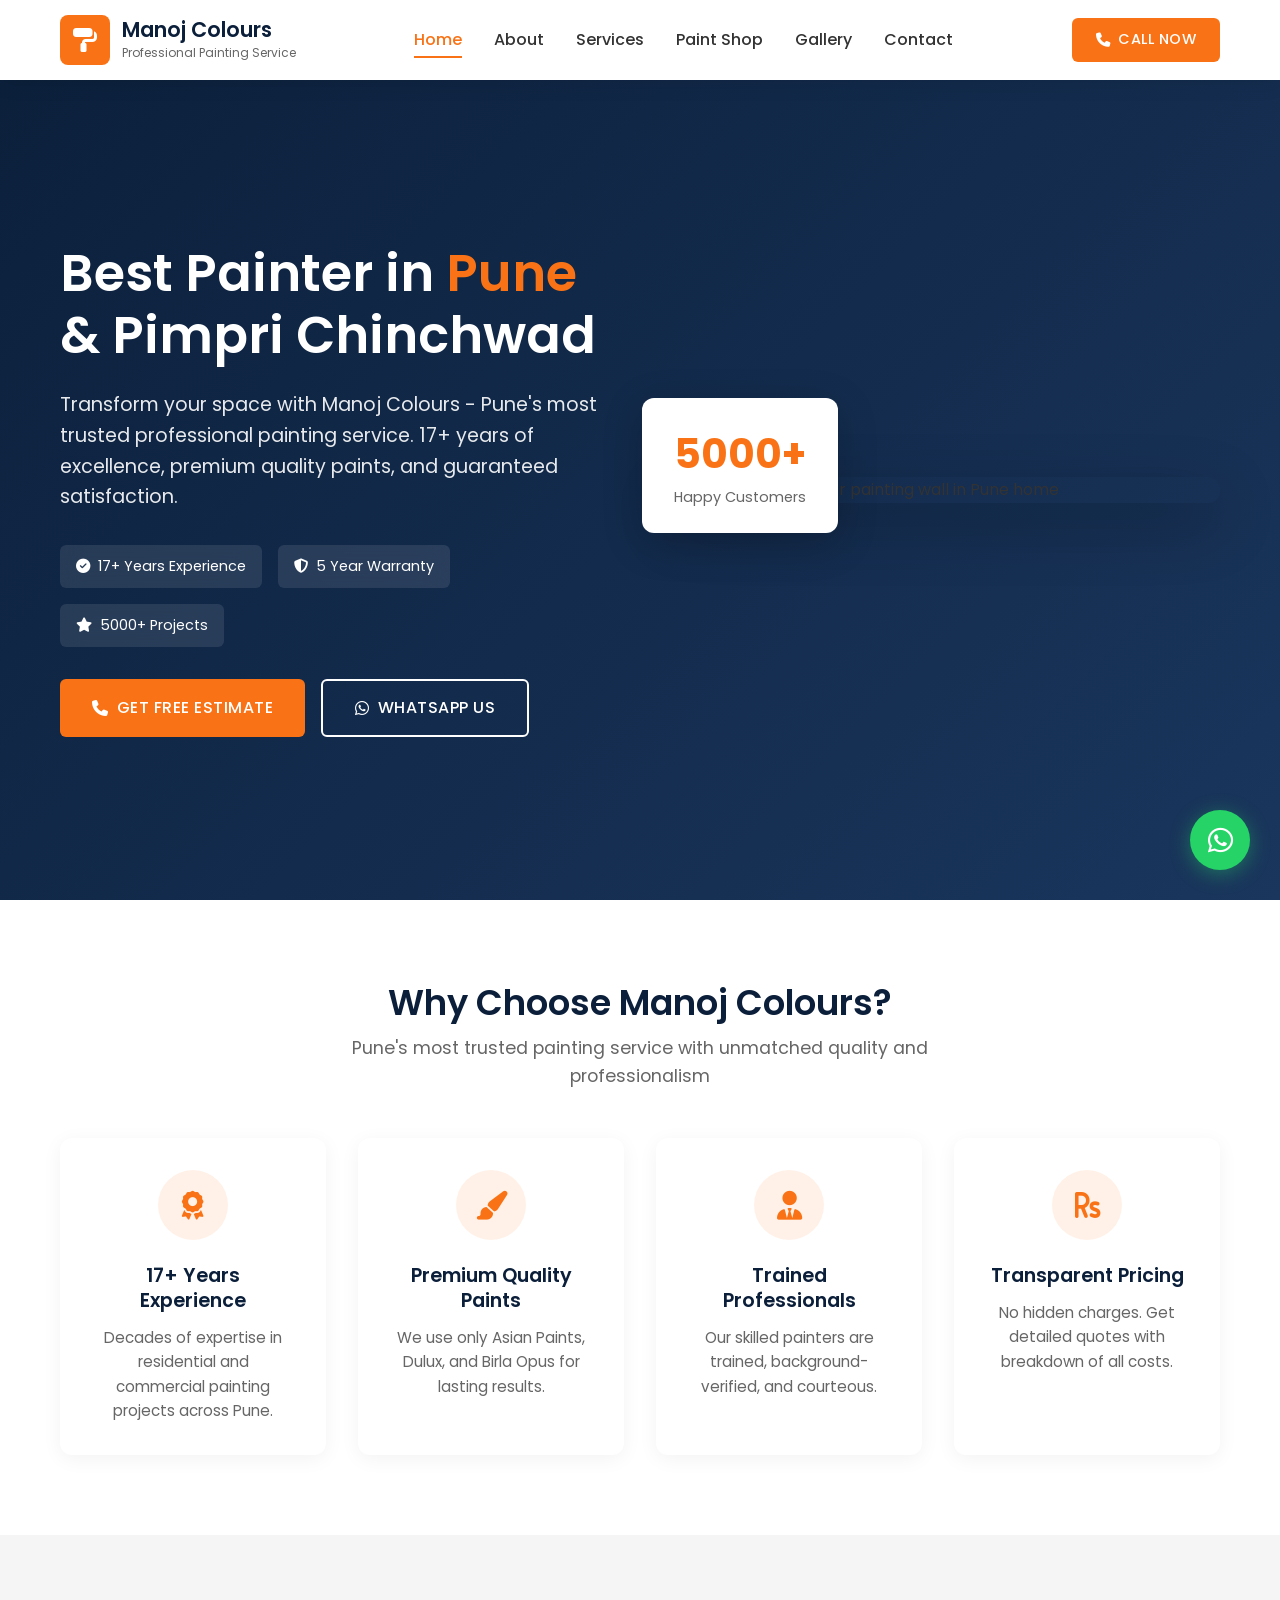
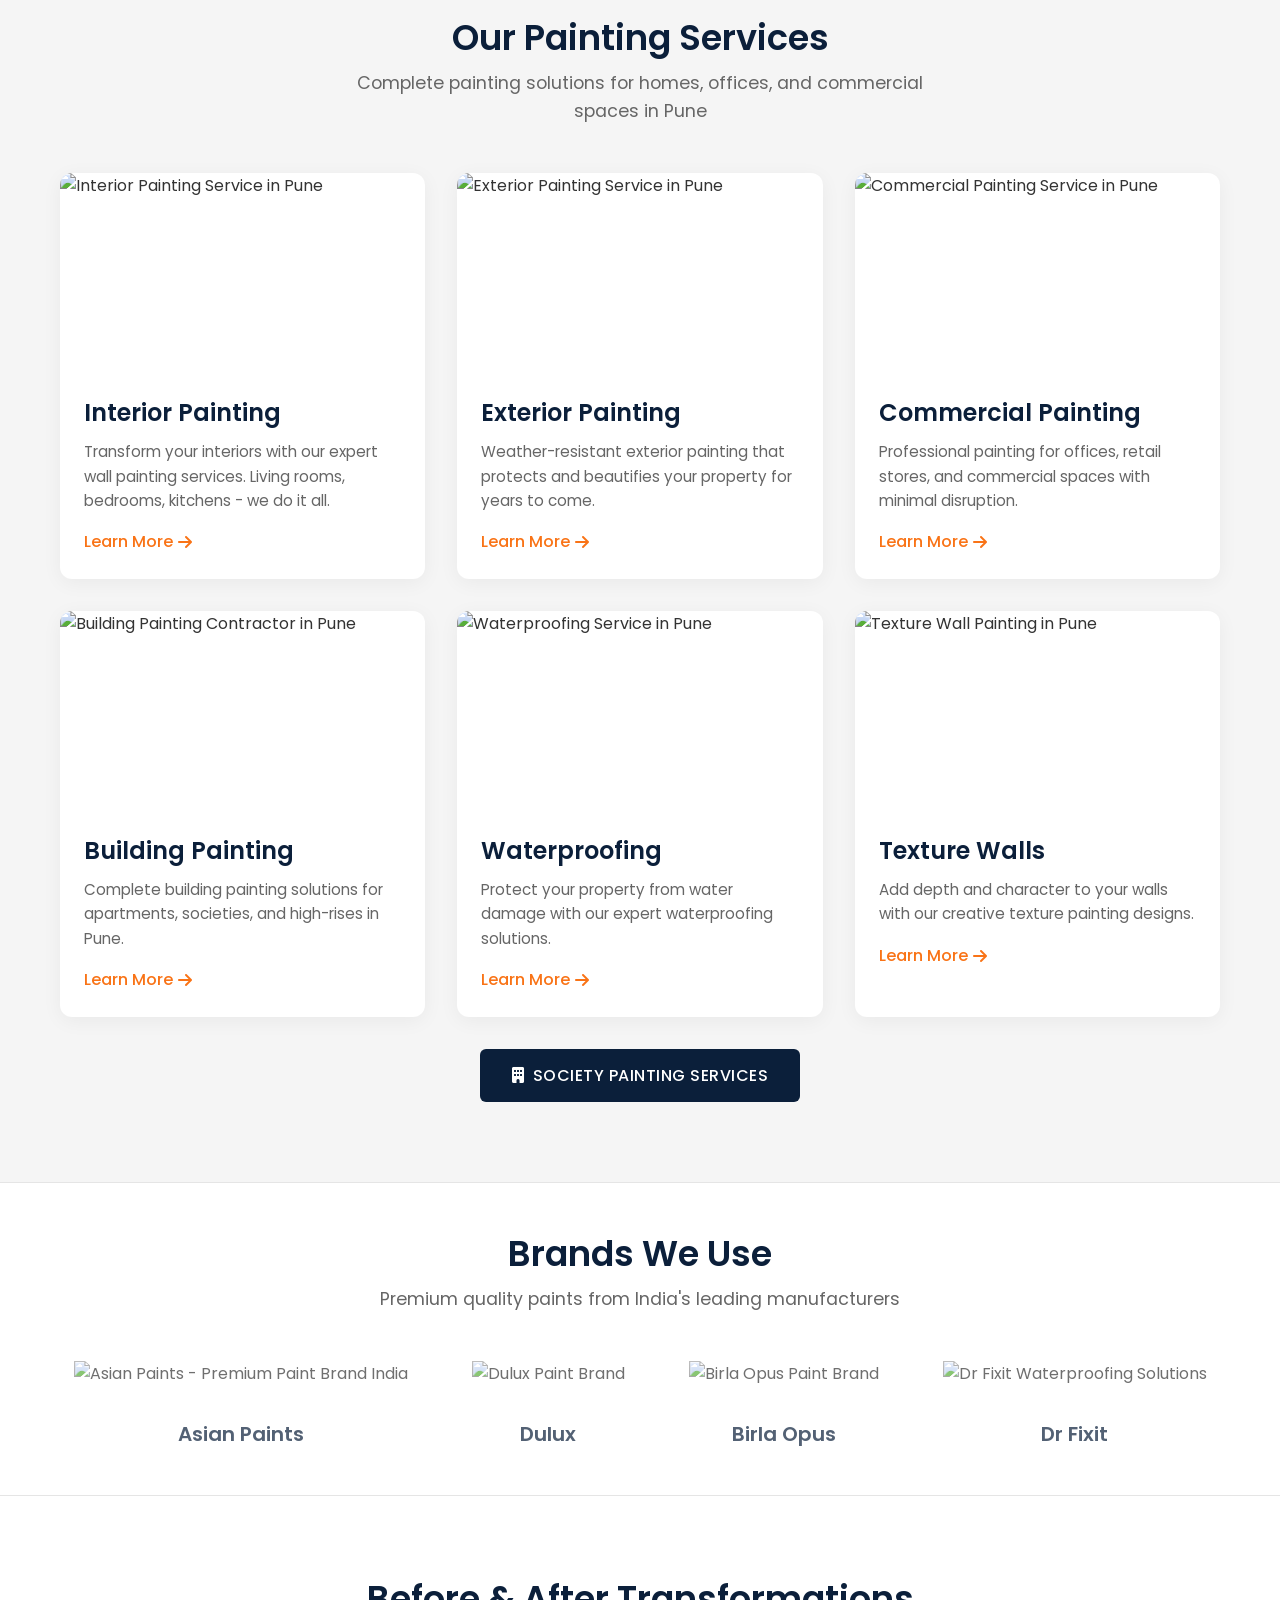
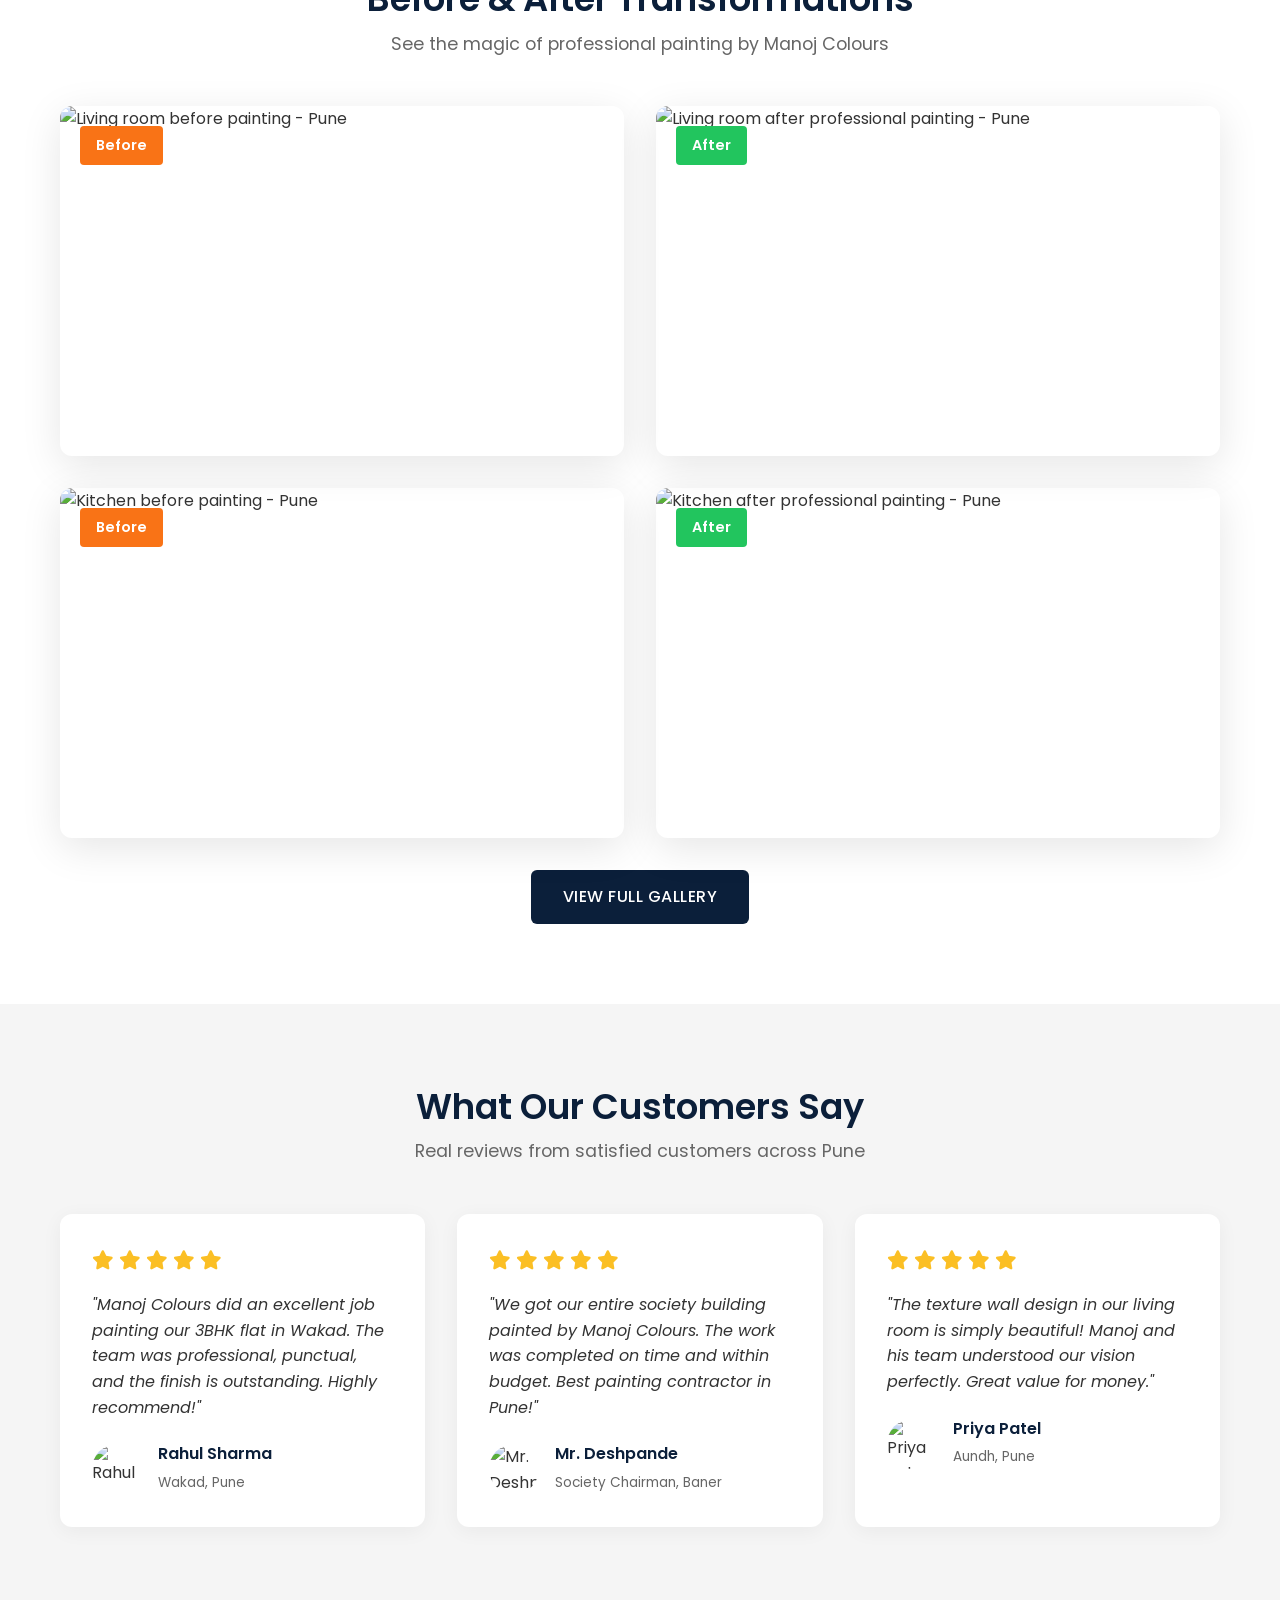
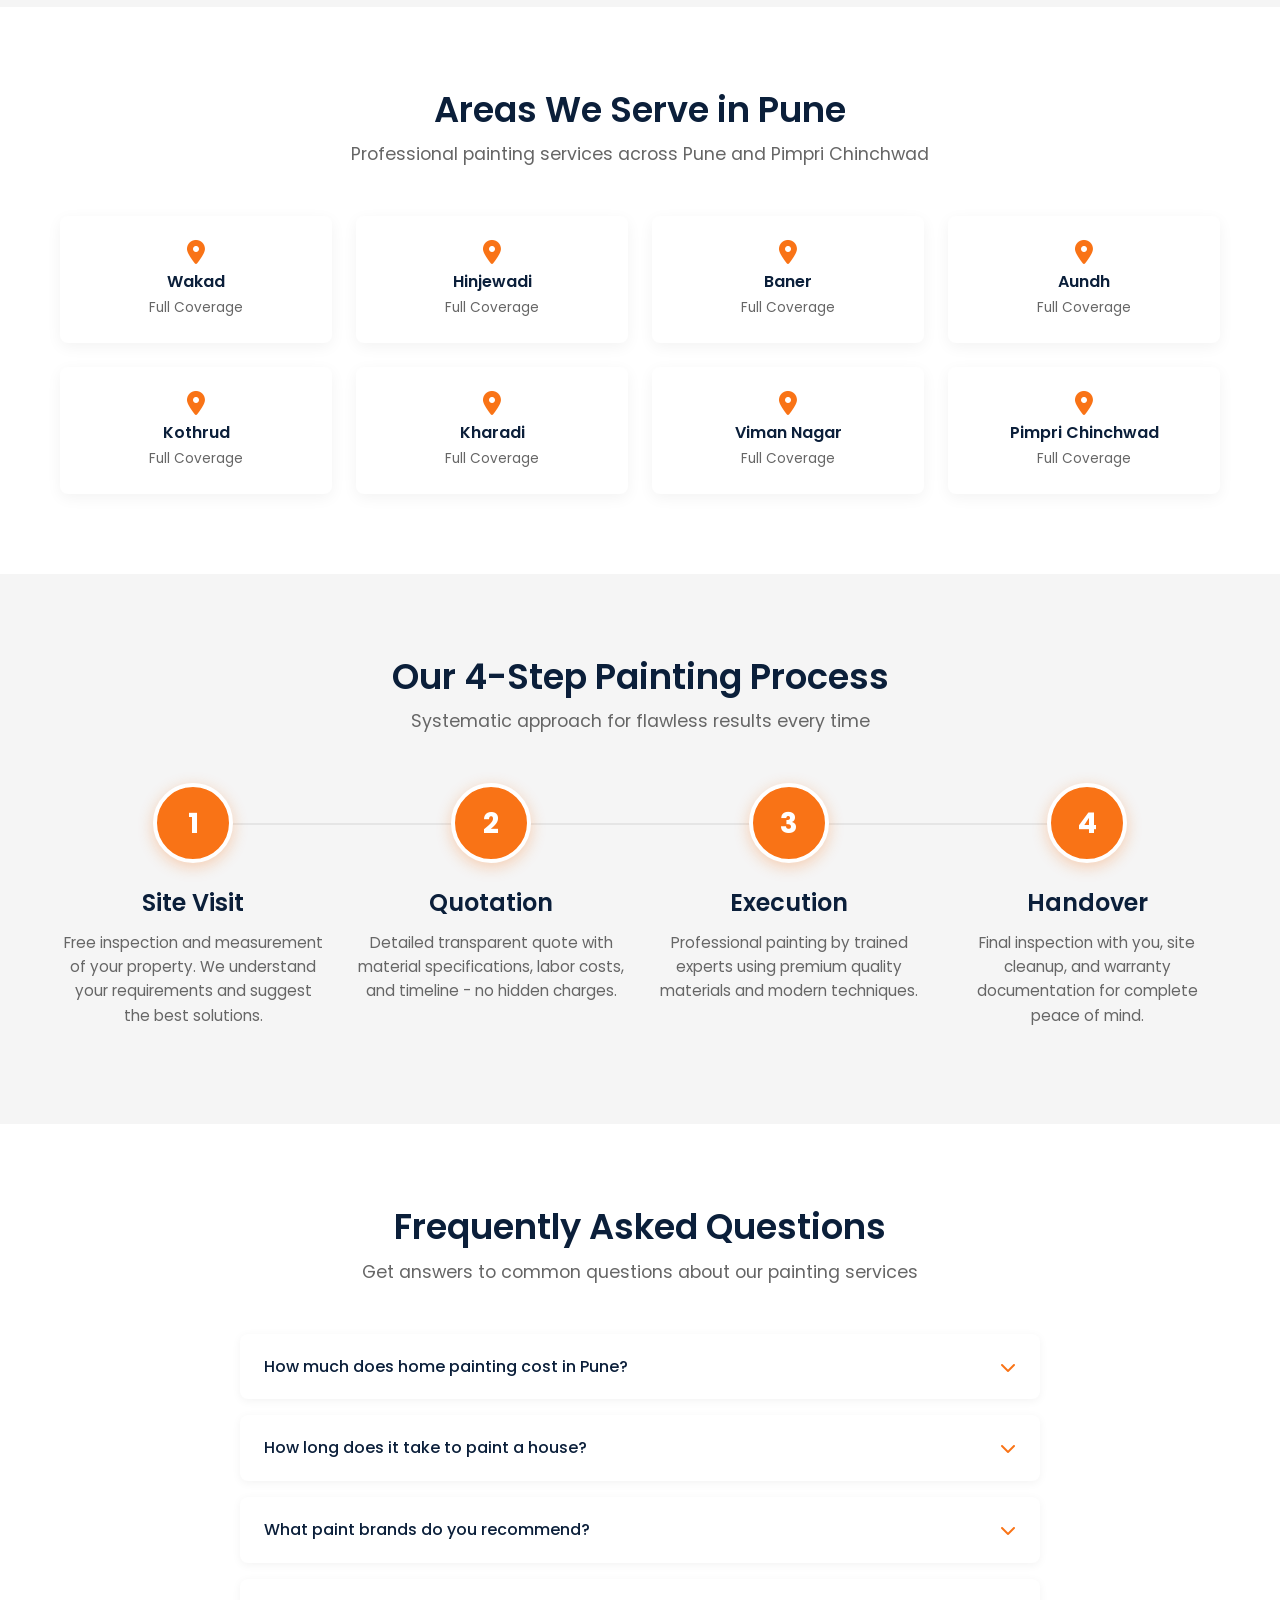
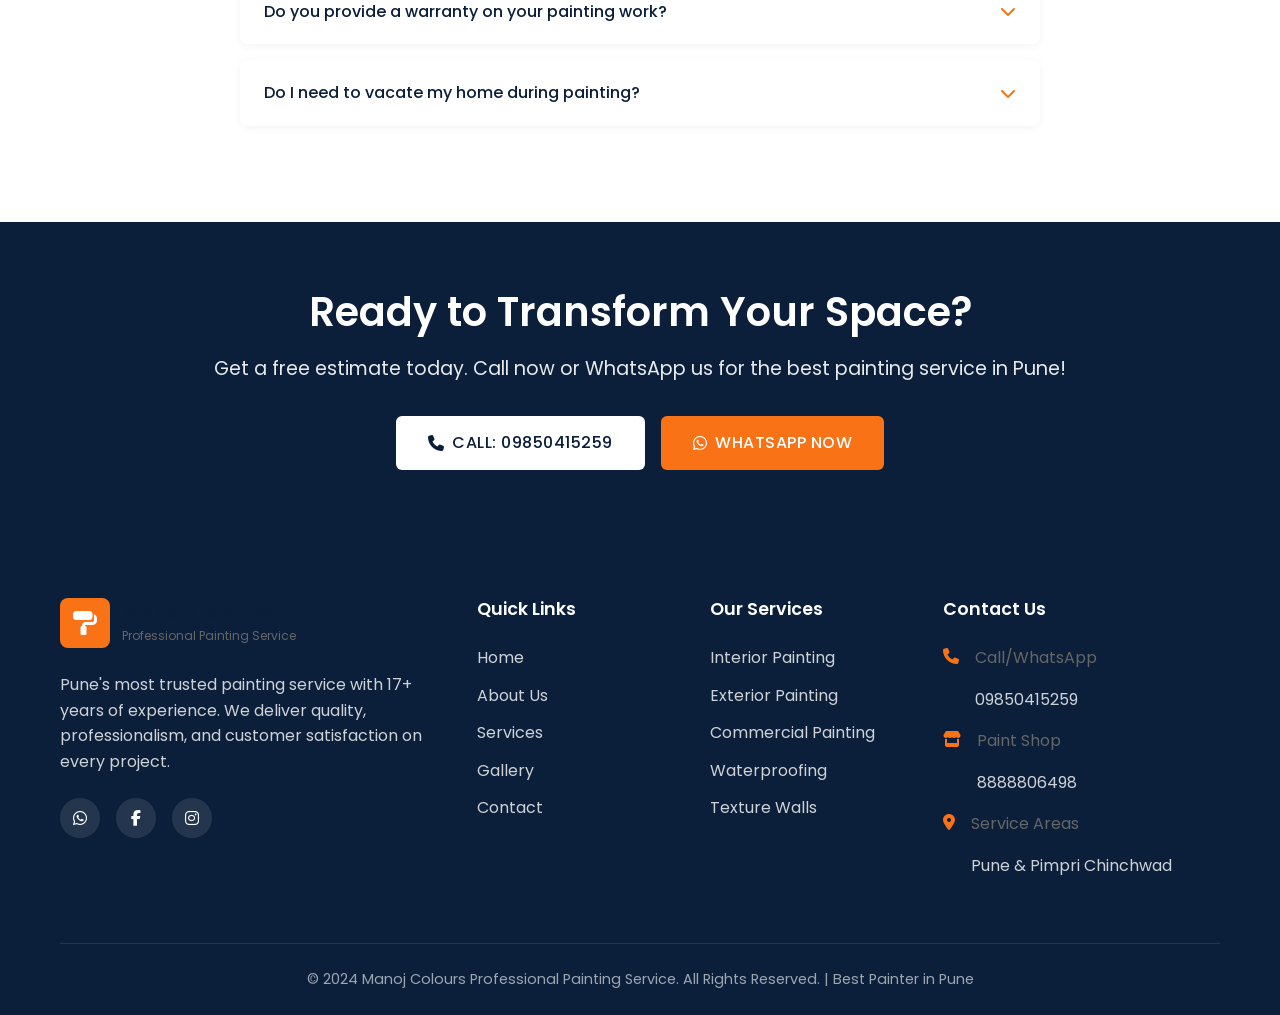
==== commit ea718f71: "Add files via upload" ====
--- a/index.html
+++ b/index.html
@@ -1,13 +1,667 @@
-<!doctype html>
+<!DOCTYPE html>
 <html lang="en">
-  <head>
-    <meta charset="UTF-8" />
-    <meta name="viewport" content="width=device-width, initial-scale=1.0" />
-    <title>Manoj Colours - Professional Painting Service Pune</title>
-    <script type="module" crossorigin src="./assets/index-BRKAXPC0.js"></script>
-    <link rel="stylesheet" crossorigin href="./assets/index-DU0J_C5G.css">
-  </head>
-  <body>
-    <div id="root"></div>
-  </body>
+<head>
+    <meta charset="UTF-8">
+    <meta name="viewport" content="width=device-width, initial-scale=1.0">
+    <title>Best Painter in Pune | Manoj Colours Professional Painting Service</title>
+    <meta name="description" content="Manoj Colours - Best Painter in Pune & Pimpri Chinchwad. 17+ years experience in home painting, exterior painting, commercial & building painting. Free estimate!">
+    <meta name="keywords" content="Best Painter in Pune, Home Painting Pune, Painter near me Pune, Building Painting Contractor Pune, Interior Painting, Exterior Painting">
+    
+    <!-- Open Graph -->
+    <meta property="og:title" content="Best Painter in Pune | Manoj Colours Professional Painting Service">
+    <meta property="og:description" content="17+ years experience in professional painting services in Pune & Pimpri Chinchwad. Get free estimate today!">
+    <meta property="og:type" content="website">
+    <meta property="og:url" content="https://manojcolours.com">
+    
+    <!-- Fonts -->
+    <link rel="preconnect" href="https://fonts.googleapis.com">
+    <link rel="preconnect" href="https://fonts.gstatic.com" crossorigin>
+    <link href="https://fonts.googleapis.com/css2?family=Poppins:wght@300;400;500;600;700&display=swap" rel="stylesheet">
+    
+    <!-- Font Awesome -->
+    <link rel="stylesheet" href="https://cdnjs.cloudflare.com/ajax/libs/font-awesome/6.4.0/css/all.min.css">
+    
+    <!-- Styles -->
+    <link rel="stylesheet" href="css/style.css">
+    
+    <!-- Favicon -->
+    <link rel="icon" type="image/png" href="data:image/svg+xml,<svg xmlns='http://www.w3.org/2000/svg' viewBox='0 0 100 100'><text y='.9em' font-size='90'>🎨</text></svg>">
+    
+    <!-- Schema.org Local Business Markup -->
+    <script type="application/ld+json">
+    {
+        "@context": "https://schema.org",
+        "@type": "LocalBusiness",
+        "name": "Manoj Colours Professional Painting Service",
+        "description": "Best Painter in Pune & Pimpri Chinchwad. 17+ years experience in home painting, exterior painting, commercial & building painting.",
+        "url": "https://manojcolours.com",
+        "telephone": "+919850415259",
+        "address": {
+            "@type": "PostalAddress",
+            "addressLocality": "Pune",
+            "addressRegion": "Maharashtra",
+            "addressCountry": "IN"
+        },
+        "geo": {
+            "@type": "GeoCoordinates",
+            "latitude": "18.5204",
+            "longitude": "73.8567"
+        },
+        "openingHours": "Mo-Sa 08:00-20:00",
+        "priceRange": "₹₹",
+        "areaServed": ["Pune", "Pimpri Chinchwad", "Wakad", "Hinjewadi", "Baner", "Aundh", "Kothrud", "Kharadi", "Viman Nagar"]
+    }
+    </script>
+</head>
+<body>
+    <!-- Header -->
+    <header class="header">
+        <div class="container">
+            <div class="header-inner">
+                <a href="index.html" class="logo">
+                    <div class="logo-icon"><i class="fas fa-paint-roller"></i></div>
+                    <div class="logo-text">
+                        <h1>Manoj Colours</h1>
+                        <span>Professional Painting Service</span>
+                    </div>
+                </a>
+                
+                <nav class="nav-menu">
+                    <a href="index.html" class="active">Home</a>
+                    <a href="about.html">About</a>
+                    <a href="services/interior-painting.html">Services</a>
+                    <a href="paint-shop.html">Paint Shop</a>
+                    <a href="gallery.html">Gallery</a>
+                    <a href="contact.html">Contact</a>
+                </nav>
+                
+                <div class="header-actions">
+                    <a href="tel:09850415259" class="btn btn-primary btn-sm">
+                        <i class="fas fa-phone"></i> Call Now
+                    </a>
+                    <button class="mobile-menu-btn" aria-label="Open Menu">
+                        <span></span>
+                        <span></span>
+                        <span></span>
+                    </button>
+                </div>
+            </div>
+        </div>
+    </header>
+
+    <!-- Mobile Menu -->
+    <div class="mobile-menu">
+        <div class="mobile-menu-header">
+            <div class="logo-icon"><i class="fas fa-paint-roller"></i></div>
+            <button class="mobile-menu-close" aria-label="Close Menu"><i class="fas fa-times"></i></button>
+        </div>
+        <nav class="mobile-menu-nav">
+            <a href="index.html">Home</a>
+            <a href="about.html">About</a>
+            <a href="services/interior-painting.html">Services</a>
+            <a href="paint-shop.html">Paint Shop</a>
+            <a href="gallery.html">Gallery</a>
+            <a href="contact.html">Contact</a>
+        </nav>
+        <div class="mobile-menu-actions">
+            <a href="tel:09850415259" class="btn btn-primary">
+                <i class="fas fa-phone"></i> Call: 09850415259
+            </a>
+            <a href="https://wa.me/919850415259" class="btn btn-secondary" target="_blank">
+                <i class="fab fa-whatsapp"></i> WhatsApp
+            </a>
+        </div>
+    </div>
+    <div class="overlay"></div>
+
+    <!-- Hero Section -->
+    <section class="hero">
+        <div class="container">
+            <div class="hero-content">
+                <div class="hero-text">
+                    <h1>Best Painter in <span>Pune</span> & Pimpri Chinchwad</h1>
+                    <p>Transform your space with Manoj Colours - Pune's most trusted professional painting service. 17+ years of excellence, premium quality paints, and guaranteed satisfaction.</p>
+                    
+                    <div class="hero-badges">
+                        <div class="badge">
+                            <i class="fas fa-check-circle"></i>
+                            <span>17+ Years Experience</span>
+                        </div>
+                        <div class="badge">
+                            <i class="fas fa-shield-alt"></i>
+                            <span>5 Year Warranty</span>
+                        </div>
+                        <div class="badge">
+                            <i class="fas fa-star"></i>
+                            <span>5000+ Projects</span>
+                        </div>
+                    </div>
+                    
+                    <div class="hero-buttons">
+                        <a href="tel:09850415259" class="btn btn-primary">
+                            <i class="fas fa-phone"></i> Get Free Estimate
+                        </a>
+                        <a href="https://wa.me/919850415259" class="btn btn-outline" target="_blank">
+                            <i class="fab fa-whatsapp"></i> WhatsApp Us
+                        </a>
+                    </div>
+                </div>
+                
+                <div class="hero-image">
+                    <img src="https://images.unsplash.com/photo-1581091226825-a6a2a5aee158?w=800" alt="Professional painter painting wall in Pune home">
+                    <div class="hero-stats">
+                        <div class="number">5000+</div>
+                        <div class="label">Happy Customers</div>
+                    </div>
+                </div>
+            </div>
+        </div>
+    </section>
+
+    <!-- Why Choose Us Section -->
+    <section class="section">
+        <div class="container">
+            <div class="section-title">
+                <h2>Why Choose Manoj Colours?</h2>
+                <p>Pune's most trusted painting service with unmatched quality and professionalism</p>
+            </div>
+            
+            <div class="why-choose-grid">
+                <div class="why-card">
+                    <div class="why-icon">
+                        <i class="fas fa-award"></i>
+                    </div>
+                    <h3>17+ Years Experience</h3>
+                    <p>Decades of expertise in residential and commercial painting projects across Pune.</p>
+                </div>
+                
+                <div class="why-card">
+                    <div class="why-icon">
+                        <i class="fas fa-paint-brush"></i>
+                    </div>
+                    <h3>Premium Quality Paints</h3>
+                    <p>We use only Asian Paints, Dulux, and Birla Opus for lasting results.</p>
+                </div>
+                
+                <div class="why-card">
+                    <div class="why-icon">
+                        <i class="fas fa-user-tie"></i>
+                    </div>
+                    <h3>Trained Professionals</h3>
+                    <p>Our skilled painters are trained, background-verified, and courteous.</p>
+                </div>
+                
+                <div class="why-card">
+                    <div class="why-icon">
+                        <i class="fas fa-rupee-sign"></i>
+                    </div>
+                    <h3>Transparent Pricing</h3>
+                    <p>No hidden charges. Get detailed quotes with breakdown of all costs.</p>
+                </div>
+            </div>
+        </div>
+    </section>
+
+    <!-- Services Section -->
+    <section class="section section-light">
+        <div class="container">
+            <div class="section-title">
+                <h2>Our Painting Services</h2>
+                <p>Complete painting solutions for homes, offices, and commercial spaces in Pune</p>
+            </div>
+            
+            <div class="services-grid">
+                <div class="service-card">
+                    <div class="service-image">
+                        <img src="https://images.unsplash.com/photo-1586023492125-27b2c045efd7?w=600" alt="Interior Painting Service in Pune">
+                    </div>
+                    <div class="service-content">
+                        <h3>Interior Painting</h3>
+                        <p>Transform your interiors with our expert wall painting services. Living rooms, bedrooms, kitchens - we do it all.</p>
+                        <a href="services/interior-painting.html" class="service-link">Learn More <i class="fas fa-arrow-right"></i></a>
+                    </div>
+                </div>
+                
+                <div class="service-card">
+                    <div class="service-image">
+                        <img src="https://images.unsplash.com/photo-1564013799919-ab600027ffc6?w=600" alt="Exterior Painting Service in Pune">
+                    </div>
+                    <div class="service-content">
+                        <h3>Exterior Painting</h3>
+                        <p>Weather-resistant exterior painting that protects and beautifies your property for years to come.</p>
+                        <a href="services/exterior-painting.html" class="service-link">Learn More <i class="fas fa-arrow-right"></i></a>
+                    </div>
+                </div>
+                
+                <div class="service-card">
+                    <div class="service-image">
+                        <img src="https://images.unsplash.com/photo-1497366216548-37526070297c?w=600" alt="Commercial Painting Service in Pune">
+                    </div>
+                    <div class="service-content">
+                        <h3>Commercial Painting</h3>
+                        <p>Professional painting for offices, retail stores, and commercial spaces with minimal disruption.</p>
+                        <a href="services/commercial-painting.html" class="service-link">Learn More <i class="fas fa-arrow-right"></i></a>
+                    </div>
+                </div>
+                
+                <div class="service-card">
+                    <div class="service-image">
+                        <img src="https://images.unsplash.com/photo-1545324418-cc1a3fa10c00?w=600" alt="Building Painting Contractor in Pune">
+                    </div>
+                    <div class="service-content">
+                        <h3>Building Painting</h3>
+                        <p>Complete building painting solutions for apartments, societies, and high-rises in Pune.</p>
+                        <a href="services/building-painting.html" class="service-link">Learn More <i class="fas fa-arrow-right"></i></a>
+                    </div>
+                </div>
+                
+                <div class="service-card">
+                    <div class="service-image">
+                        <img src="https://images.unsplash.com/photo-1558618666-fcd25c85cd64?w=600" alt="Waterproofing Service in Pune">
+                    </div>
+                    <div class="service-content">
+                        <h3>Waterproofing</h3>
+                        <p>Protect your property from water damage with our expert waterproofing solutions.</p>
+                        <a href="services/waterproofing.html" class="service-link">Learn More <i class="fas fa-arrow-right"></i></a>
+                    </div>
+                </div>
+                
+                <div class="service-card">
+                    <div class="service-image">
+                        <img src="https://images.unsplash.com/photo-1618221195710-dd6b41faaea6?w=600" alt="Texture Wall Painting in Pune">
+                    </div>
+                    <div class="service-content">
+                        <h3>Texture Walls</h3>
+                        <p>Add depth and character to your walls with our creative texture painting designs.</p>
+                        <a href="services/texture-walls.html" class="service-link">Learn More <i class="fas fa-arrow-right"></i></a>
+                    </div>
+                </div>
+            </div>
+            
+            <div class="text-center mt-4">
+                <a href="services/society-painting.html" class="btn btn-secondary">
+                    <i class="fas fa-building"></i> Society Painting Services
+                </a>
+            </div>
+        </div>
+    </section>
+
+    <!-- Brands Section -->
+    <section class="brands-section">
+        <div class="container">
+            <div class="section-title">
+                <h2>Brands We Use</h2>
+                <p>Premium quality paints from India's leading manufacturers</p>
+            </div>
+            
+            <div class="brands-grid">
+                <div class="brand-item">
+                    <img src="https://upload.wikimedia.org/wikipedia/commons/thumb/8/8a/Asian_Paints_Logo.svg/320px-Asian_Paints_Logo.svg.png" alt="Asian Paints - Premium Paint Brand India">
+                    <h4>Asian Paints</h4>
+                </div>
+                <div class="brand-item">
+                    <img src="https://www.dulux.in/content/dam/akzonobel-flourish/dulux/in/logo/dulux-logo.png" alt="Dulux Paint Brand">
+                    <h4>Dulux</h4>
+                </div>
+                <div class="brand-item">
+                    <img src="https://www.birlaopus.com/wp-content/uploads/2023/05/Birla-Opus-Logo.png" alt="Birla Opus Paint Brand">
+                    <h4>Birla Opus</h4>
+                </div>
+                <div class="brand-item">
+                    <img src="https://www.drfixit.co.in/images/dr-fixit-logo.png" alt="Dr Fixit Waterproofing Solutions">
+                    <h4>Dr Fixit</h4>
+                </div>
+            </div>
+        </div>
+    </section>
+
+    <!-- Before/After Section -->
+    <section class="section">
+        <div class="container">
+            <div class="section-title">
+                <h2>Before & After Transformations</h2>
+                <p>See the magic of professional painting by Manoj Colours</p>
+            </div>
+            
+            <div class="before-after-grid">
+                <div class="before-after-card">
+                    <img src="https://images.unsplash.com/photo-1560448204-e02f11c3d0e2?w=800" alt="Living room before painting - Pune">
+                    <span class="before-after-label">Before</span>
+                </div>
+                <div class="before-after-card">
+                    <img src="https://images.unsplash.com/photo-1586023492125-27b2c045efd7?w=800" alt="Living room after professional painting - Pune">
+                    <span class="before-after-label after">After</span>
+                </div>
+                <div class="before-after-card">
+                    <img src="https://images.unsplash.com/photo-1507089947368-19c1da9775ae?w=800" alt="Kitchen before painting - Pune">
+                    <span class="before-after-label">Before</span>
+                </div>
+                <div class="before-after-card">
+                    <img src="https://images.unsplash.com/photo-1556909114-f6e7ad7d3136?w=800" alt="Kitchen after professional painting - Pune">
+                    <span class="before-after-label after">After</span>
+                </div>
+            </div>
+            
+            <div class="text-center mt-4">
+                <a href="gallery.html" class="btn btn-secondary">View Full Gallery</a>
+            </div>
+        </div>
+    </section>
+
+    <!-- Testimonials Section -->
+    <section class="section section-light">
+        <div class="container">
+            <div class="section-title">
+                <h2>What Our Customers Say</h2>
+                <p>Real reviews from satisfied customers across Pune</p>
+            </div>
+            
+            <div class="testimonials-grid">
+                <div class="testimonial-card">
+                    <div class="testimonial-rating">
+                        <i class="fas fa-star"></i>
+                        <i class="fas fa-star"></i>
+                        <i class="fas fa-star"></i>
+                        <i class="fas fa-star"></i>
+                        <i class="fas fa-star"></i>
+                    </div>
+                    <p class="testimonial-text">"Manoj Colours did an excellent job painting our 3BHK flat in Wakad. The team was professional, punctual, and the finish is outstanding. Highly recommend!"</p>
+                    <div class="testimonial-author">
+                        <img src="https://randomuser.me/api/portraits/men/32.jpg" alt="Rahul Sharma - Satisfied Customer">
+                        <div>
+                            <h4>Rahul Sharma</h4>
+                            <span>Wakad, Pune</span>
+                        </div>
+                    </div>
+                </div>
+                
+                <div class="testimonial-card">
+                    <div class="testimonial-rating">
+                        <i class="fas fa-star"></i>
+                        <i class="fas fa-star"></i>
+                        <i class="fas fa-star"></i>
+                        <i class="fas fa-star"></i>
+                        <i class="fas fa-star"></i>
+                    </div>
+                    <p class="testimonial-text">"We got our entire society building painted by Manoj Colours. The work was completed on time and within budget. Best painting contractor in Pune!"</p>
+                    <div class="testimonial-author">
+                        <img src="https://randomuser.me/api/portraits/men/45.jpg" alt="Mr. Deshpande - Society Chairman">
+                        <div>
+                            <h4>Mr. Deshpande</h4>
+                            <span>Society Chairman, Baner</span>
+                        </div>
+                    </div>
+                </div>
+                
+                <div class="testimonial-card">
+                    <div class="testimonial-rating">
+                        <i class="fas fa-star"></i>
+                        <i class="fas fa-star"></i>
+                        <i class="fas fa-star"></i>
+                        <i class="fas fa-star"></i>
+                        <i class="fas fa-star"></i>
+                    </div>
+                    <p class="testimonial-text">"The texture wall design in our living room is simply beautiful! Manoj and his team understood our vision perfectly. Great value for money."</p>
+                    <div class="testimonial-author">
+                        <img src="https://randomuser.me/api/portraits/women/28.jpg" alt="Priya Patel - Happy Customer">
+                        <div>
+                            <h4>Priya Patel</h4>
+                            <span>Aundh, Pune</span>
+                        </div>
+                    </div>
+                </div>
+            </div>
+        </div>
+    </section>
+
+    <!-- Service Areas Section -->
+    <section class="section">
+        <div class="container">
+            <div class="section-title">
+                <h2>Areas We Serve in Pune</h2>
+                <p>Professional painting services across Pune and Pimpri Chinchwad</p>
+            </div>
+            
+            <div class="areas-grid">
+                <div class="area-card">
+                    <i class="fas fa-map-marker-alt"></i>
+                    <h4>Wakad</h4>
+                    <p>Full Coverage</p>
+                </div>
+                <div class="area-card">
+                    <i class="fas fa-map-marker-alt"></i>
+                    <h4>Hinjewadi</h4>
+                    <p>Full Coverage</p>
+                </div>
+                <div class="area-card">
+                    <i class="fas fa-map-marker-alt"></i>
+                    <h4>Baner</h4>
+                    <p>Full Coverage</p>
+                </div>
+                <div class="area-card">
+                    <i class="fas fa-map-marker-alt"></i>
+                    <h4>Aundh</h4>
+                    <p>Full Coverage</p>
+                </div>
+                <div class="area-card">
+                    <i class="fas fa-map-marker-alt"></i>
+                    <h4>Kothrud</h4>
+                    <p>Full Coverage</p>
+                </div>
+                <div class="area-card">
+                    <i class="fas fa-map-marker-alt"></i>
+                    <h4>Kharadi</h4>
+                    <p>Full Coverage</p>
+                </div>
+                <div class="area-card">
+                    <i class="fas fa-map-marker-alt"></i>
+                    <h4>Viman Nagar</h4>
+                    <p>Full Coverage</p>
+                </div>
+                <div class="area-card">
+                    <i class="fas fa-map-marker-alt"></i>
+                    <h4>Pimpri Chinchwad</h4>
+                    <p>Full Coverage</p>
+                </div>
+            </div>
+        </div>
+    </section>
+
+    <!-- 4-Step Process Section -->
+    <section class="section section-light">
+        <div class="container">
+            <div class="section-title">
+                <h2>Our 4-Step Painting Process</h2>
+                <p>Systematic approach for flawless results every time</p>
+            </div>
+            
+            <div class="process-grid">
+                <div class="process-step">
+                    <div class="step-number">1</div>
+                    <h3>Site Visit</h3>
+                    <p>Free inspection and measurement of your property. We understand your requirements and suggest the best solutions.</p>
+                </div>
+                <div class="process-step">
+                    <div class="step-number">2</div>
+                    <h3>Quotation</h3>
+                    <p>Detailed transparent quote with material specifications, labor costs, and timeline - no hidden charges.</p>
+                </div>
+                <div class="process-step">
+                    <div class="step-number">3</div>
+                    <h3>Execution</h3>
+                    <p>Professional painting by trained experts using premium quality materials and modern techniques.</p>
+                </div>
+                <div class="process-step">
+                    <div class="step-number">4</div>
+                    <h3>Handover</h3>
+                    <p>Final inspection with you, site cleanup, and warranty documentation for complete peace of mind.</p>
+                </div>
+            </div>
+        </div>
+    </section>
+
+    <!-- FAQ Section -->
+    <section class="section">
+        <div class="container">
+            <div class="section-title">
+                <h2>Frequently Asked Questions</h2>
+                <p>Get answers to common questions about our painting services</p>
+            </div>
+            
+            <div class="faq-container">
+                <div class="faq-item">
+                    <div class="faq-question">
+                        <span>How much does home painting cost in Pune?</span>
+                        <i class="fas fa-chevron-down"></i>
+                    </div>
+                    <div class="faq-answer">
+                        <p>The cost of home painting in Pune depends on several factors including the size of your home, type of paint chosen, surface condition, and the number of coats required. On average, interior painting costs range from ₹12-25 per sq ft, while exterior painting ranges from ₹15-30 per sq ft. Contact us for a free detailed estimate.</p>
+                    </div>
+                </div>
+                
+                <div class="faq-item">
+                    <div class="faq-question">
+                        <span>How long does it take to paint a house?</span>
+                        <i class="fas fa-chevron-down"></i>
+                    </div>
+                    <div class="faq-answer">
+                        <p>A standard 2BHK apartment typically takes 4-6 days to complete including preparation, painting, and drying time. Larger homes or commercial projects may take longer. We provide a detailed timeline during the quotation phase and ensure timely completion.</p>
+                    </div>
+                </div>
+                
+                <div class="faq-item">
+                    <div class="faq-question">
+                        <span>What paint brands do you recommend?</span>
+                        <i class="fas fa-chevron-down"></i>
+                    </div>
+                    <div class="faq-answer">
+                        <p>We recommend and use premium brands like Asian Paints, Dulux, and Birla Opus. The best choice depends on your budget, requirements, and the specific surface. Our experts can guide you in selecting the right paint for optimal results and durability.</p>
+                    </div>
+                </div>
+                
+                <div class="faq-item">
+                    <div class="faq-question">
+                        <span>Do you provide a warranty on your painting work?</span>
+                        <i class="fas fa-chevron-down"></i>
+                    </div>
+                    <div class="faq-answer">
+                        <p>Yes, we provide up to 5 years warranty on our painting services. This covers peeling, flaking, and fading under normal conditions. We use only genuine paints and follow proper application procedures to ensure long-lasting results.</p>
+                    </div>
+                </div>
+                
+                <div class="faq-item">
+                    <div class="faq-question">
+                        <span>Do I need to vacate my home during painting?</span>
+                        <i class="fas fa-chevron-down"></i>
+                    </div>
+                    <div class="faq-answer">
+                        <p>No, you don't need to vacate your home. We use low-VOC, odorless paints that are safe for occupants. Our team works in a systematic manner, completing one room at a time so you can continue using other areas of your home.</p>
+                    </div>
+                </div>
+            </div>
+        </div>
+    </section>
+
+    <!-- CTA Section -->
+    <section class="cta-section">
+        <div class="container">
+            <div class="cta-content">
+                <h2>Ready to Transform Your Space?</h2>
+                <p>Get a free estimate today. Call now or WhatsApp us for the best painting service in Pune!</p>
+                <div class="cta-buttons">
+                    <a href="tel:09850415259" class="btn btn-white">
+                        <i class="fas fa-phone"></i> Call: 09850415259
+                    </a>
+                    <a href="https://wa.me/919850415259" class="btn btn-primary" target="_blank">
+                        <i class="fab fa-whatsapp"></i> WhatsApp Now
+                    </a>
+                </div>
+            </div>
+        </div>
+    </section>
+
+    <!-- Footer -->
+    <footer class="footer">
+        <div class="container">
+            <div class="footer-grid">
+                <div class="footer-about">
+                    <a href="index.html" class="logo">
+                        <div class="logo-icon"><i class="fas fa-paint-roller"></i></div>
+                        <div class="logo-text">
+                            <h1>Manoj Colours</h1>
+                            <span>Professional Painting Service</span>
+                        </div>
+                    </a>
+                    <p>Pune's most trusted painting service with 17+ years of experience. We deliver quality, professionalism, and customer satisfaction on every project.</p>
+                    <div class="footer-social">
+                        <a href="https://wa.me/919850415259" target="_blank" aria-label="WhatsApp"><i class="fab fa-whatsapp"></i></a>
+                        <a href="#" aria-label="Facebook"><i class="fab fa-facebook-f"></i></a>
+                        <a href="#" aria-label="Instagram"><i class="fab fa-instagram"></i></a>
+                    </div>
+                </div>
+                
+                <div class="footer-links-widget">
+                    <h4>Quick Links</h4>
+                    <ul class="footer-links">
+                        <li><a href="index.html">Home</a></li>
+                        <li><a href="about.html">About Us</a></li>
+                        <li><a href="services/interior-painting.html">Services</a></li>
+                        <li><a href="gallery.html">Gallery</a></li>
+                        <li><a href="contact.html">Contact</a></li>
+                    </ul>
+                </div>
+                
+                <div class="footer-links-widget">
+                    <h4>Our Services</h4>
+                    <ul class="footer-links">
+                        <li><a href="services/interior-painting.html">Interior Painting</a></li>
+                        <li><a href="services/exterior-painting.html">Exterior Painting</a></li>
+                        <li><a href="services/commercial-painting.html">Commercial Painting</a></li>
+                        <li><a href="services/waterproofing.html">Waterproofing</a></li>
+                        <li><a href="services/texture-walls.html">Texture Walls</a></li>
+                    </ul>
+                </div>
+                
+                <div class="footer-contact-widget">
+                    <h4>Contact Us</h4>
+                    <ul class="footer-contact">
+                        <li>
+                            <i class="fas fa-phone"></i>
+                            <div>
+                                <p>Call/WhatsApp</p>
+                                <a href="tel:09850415259">09850415259</a>
+                            </div>
+                        </li>
+                        <li>
+                            <i class="fas fa-store"></i>
+                            <div>
+                                <p>Paint Shop</p>
+                                <a href="tel:8888806498">8888806498</a>
+                            </div>
+                        </li>
+                        <li>
+                            <i class="fas fa-map-marker-alt"></i>
+                            <div>
+                                <p>Service Areas</p>
+                                <span>Pune & Pimpri Chinchwad</span>
+                            </div>
+                        </li>
+                    </ul>
+                </div>
+            </div>
+            
+            <div class="footer-bottom">
+                <p>&copy; 2024 Manoj Colours Professional Painting Service. All Rights Reserved. | Best Painter in Pune</p>
+            </div>
+        </div>
+    </footer>
+
+    <!-- Floating WhatsApp Button -->
+    <a href="https://wa.me/919850415259" class="whatsapp-float" target="_blank" aria-label="Chat on WhatsApp">
+        <i class="fab fa-whatsapp"></i>
+    </a>
+
+    <!-- Scripts -->
+    <script src="js/script.js"></script>
+</body>
 </html>
--- a/css/style.css
+++ b/css/style.css
@@ -0,0 +1,1742 @@
+/* ========================================
+   MANOJ COLOURS - PROFESSIONAL PAINTING SERVICE
+   Main Stylesheet
+   ======================================== */
+
+/* CSS Variables */
+:root {
+    --primary-blue: #0B1F3A;
+    --white: #FFFFFF;
+    --accent-orange: #F97316;
+    --light-gray: #F5F5F5;
+    --medium-gray: #E5E5E5;
+    --dark-gray: #333333;
+    --text-gray: #666666;
+    --border-gray: #DDDDDD;
+    --success-green: #22C55E;
+    --error-red: #EF4444;
+}
+
+/* Reset & Base */
+* {
+    margin: 0;
+    padding: 0;
+    box-sizing: border-box;
+}
+
+html {
+    scroll-behavior: smooth;
+}
+
+body {
+    font-family: 'Poppins', 'Inter', -apple-system, BlinkMacSystemFont, sans-serif;
+    line-height: 1.6;
+    color: var(--dark-gray);
+    overflow-x: hidden;
+}
+
+img {
+    max-width: 100%;
+    height: auto;
+    display: block;
+}
+
+a {
+    text-decoration: none;
+    color: inherit;
+    transition: all 0.3s ease;
+}
+
+ul {
+    list-style: none;
+}
+
+/* Typography */
+h1, h2, h3, h4, h5, h6 {
+    font-weight: 600;
+    line-height: 1.3;
+    color: var(--primary-blue);
+}
+
+h1 { font-size: 2.8rem; }
+h2 { font-size: 2.2rem; }
+h3 { font-size: 1.5rem; }
+h4 { font-size: 1.25rem; }
+
+p {
+    color: var(--text-gray);
+    margin-bottom: 1rem;
+}
+
+.section-title {
+    text-align: center;
+    margin-bottom: 3rem;
+}
+
+.section-title h2 {
+    margin-bottom: 0.5rem;
+}
+
+.section-title p {
+    font-size: 1.1rem;
+    max-width: 600px;
+    margin: 0 auto;
+}
+
+/* Container */
+.container {
+    max-width: 1200px;
+    margin: 0 auto;
+    padding: 0 20px;
+}
+
+/* Buttons */
+.btn {
+    display: inline-flex;
+    align-items: center;
+    justify-content: center;
+    gap: 8px;
+    padding: 14px 32px;
+    font-size: 1rem;
+    font-weight: 500;
+    border-radius: 6px;
+    cursor: pointer;
+    transition: all 0.3s ease;
+    border: none;
+    text-transform: uppercase;
+    letter-spacing: 0.5px;
+}
+
+.btn-primary {
+    background: var(--accent-orange);
+    color: var(--white);
+}
+
+.btn-primary:hover {
+    background: #EA580C;
+    transform: translateY(-2px);
+    box-shadow: 0 4px 15px rgba(249, 115, 22, 0.3);
+}
+
+.btn-secondary {
+    background: var(--primary-blue);
+    color: var(--white);
+}
+
+.btn-secondary:hover {
+    background: #1a365d;
+    transform: translateY(-2px);
+}
+
+.btn-outline {
+    background: transparent;
+    color: var(--white);
+    border: 2px solid var(--white);
+}
+
+.btn-outline:hover {
+    background: var(--white);
+    color: var(--primary-blue);
+}
+
+.btn-white {
+    background: var(--white);
+    color: var(--primary-blue);
+}
+
+.btn-white:hover {
+    background: var(--light-gray);
+}
+
+.btn-sm {
+    padding: 10px 24px;
+    font-size: 0.9rem;
+}
+
+/* Header */
+.header {
+    position: fixed;
+    top: 0;
+    left: 0;
+    right: 0;
+    background: var(--white);
+    box-shadow: 0 2px 20px rgba(0,0,0,0.1);
+    z-index: 1000;
+    transition: all 0.3s ease;
+}
+
+.header-inner {
+    display: flex;
+    align-items: center;
+    justify-content: space-between;
+    height: 80px;
+}
+
+.logo {
+    display: flex;
+    align-items: center;
+    gap: 12px;
+}
+
+.logo-icon {
+    width: 50px;
+    height: 50px;
+    background: var(--accent-orange);
+    border-radius: 8px;
+    display: flex;
+    align-items: center;
+    justify-content: center;
+    color: var(--white);
+    font-weight: 700;
+    font-size: 1.5rem;
+}
+
+.logo-text h1 {
+    font-size: 1.3rem;
+    color: var(--primary-blue);
+    line-height: 1.2;
+}
+
+.logo-text span {
+    font-size: 0.75rem;
+    color: var(--text-gray);
+    display: block;
+}
+
+/* Navigation */
+.nav-menu {
+    display: flex;
+    align-items: center;
+    gap: 2rem;
+}
+
+.nav-menu a {
+    font-weight: 500;
+    color: var(--dark-gray);
+    position: relative;
+}
+
+.nav-menu a:hover,
+.nav-menu a.active {
+    color: var(--accent-orange);
+}
+
+.nav-menu a::after {
+    content: '';
+    position: absolute;
+    bottom: -5px;
+    left: 0;
+    width: 0;
+    height: 2px;
+    background: var(--accent-orange);
+    transition: width 0.3s ease;
+}
+
+.nav-menu a:hover::after,
+.nav-menu a.active::after {
+    width: 100%;
+}
+
+.header-actions {
+    display: flex;
+    align-items: center;
+    gap: 1rem;
+}
+
+.mobile-menu-btn {
+    display: none;
+    flex-direction: column;
+    gap: 5px;
+    background: none;
+    border: none;
+    cursor: pointer;
+    padding: 5px;
+}
+
+.mobile-menu-btn span {
+    width: 25px;
+    height: 3px;
+    background: var(--primary-blue);
+    transition: all 0.3s ease;
+}
+
+/* Hero Section */
+.hero {
+    min-height: 100vh;
+    background: linear-gradient(135deg, var(--primary-blue) 0%, #1a365d 100%);
+    display: flex;
+    align-items: center;
+    padding-top: 80px;
+    position: relative;
+    overflow: hidden;
+}
+
+.hero::before {
+    content: '';
+    position: absolute;
+    top: 0;
+    left: 0;
+    right: 0;
+    bottom: 0;
+    background: url('https://images.unsplash.com/photo-1562259949-e8e7689d7828?w=1920') center/cover;
+    opacity: 0.15;
+}
+
+.hero-content {
+    position: relative;
+    z-index: 1;
+    display: grid;
+    grid-template-columns: 1fr 1fr;
+    gap: 4rem;
+    align-items: center;
+}
+
+.hero-text h1 {
+    color: var(--white);
+    font-size: 3.2rem;
+    margin-bottom: 1.5rem;
+    line-height: 1.2;
+}
+
+.hero-text h1 span {
+    color: var(--accent-orange);
+}
+
+.hero-text p {
+    color: rgba(255,255,255,0.9);
+    font-size: 1.2rem;
+    margin-bottom: 2rem;
+}
+
+.hero-badges {
+    display: flex;
+    gap: 1rem;
+    margin-bottom: 2rem;
+    flex-wrap: wrap;
+}
+
+.badge {
+    display: flex;
+    align-items: center;
+    gap: 8px;
+    background: rgba(255,255,255,0.1);
+    padding: 10px 16px;
+    border-radius: 6px;
+    color: var(--white);
+    font-size: 0.9rem;
+    backdrop-filter: blur(10px);
+}
+
+.hero-buttons {
+    display: flex;
+    gap: 1rem;
+    flex-wrap: wrap;
+}
+
+.hero-image {
+    position: relative;
+}
+
+.hero-image img {
+    border-radius: 12px;
+    box-shadow: 0 20px 60px rgba(0,0,0,0.3);
+}
+
+.hero-stats {
+    position: absolute;
+    bottom: -30px;
+    left: -30px;
+    background: var(--white);
+    padding: 1.5rem 2rem;
+    border-radius: 12px;
+    box-shadow: 0 10px 40px rgba(0,0,0,0.2);
+}
+
+.hero-stats .number {
+    font-size: 2.5rem;
+    font-weight: 700;
+    color: var(--accent-orange);
+}
+
+.hero-stats .label {
+    color: var(--text-gray);
+    font-size: 0.9rem;
+}
+
+/* Section Padding */
+.section {
+    padding: 5rem 0;
+}
+
+.section-light {
+    background: var(--light-gray);
+}
+
+/* Why Choose Us */
+.why-choose-grid {
+    display: grid;
+    grid-template-columns: repeat(4, 1fr);
+    gap: 2rem;
+}
+
+.why-card {
+    background: var(--white);
+    padding: 2rem;
+    border-radius: 12px;
+    text-align: center;
+    transition: all 0.3s ease;
+    box-shadow: 0 4px 20px rgba(0,0,0,0.05);
+}
+
+.why-card:hover {
+    transform: translateY(-5px);
+    box-shadow: 0 10px 40px rgba(0,0,0,0.1);
+}
+
+.why-icon {
+    width: 70px;
+    height: 70px;
+    background: rgba(249, 115, 22, 0.1);
+    border-radius: 50%;
+    display: flex;
+    align-items: center;
+    justify-content: center;
+    margin: 0 auto 1.5rem;
+    font-size: 1.8rem;
+    color: var(--accent-orange);
+}
+
+.why-card h3 {
+    margin-bottom: 0.75rem;
+    font-size: 1.2rem;
+}
+
+.why-card p {
+    font-size: 0.95rem;
+    margin-bottom: 0;
+}
+
+/* Services Section */
+.services-grid {
+    display: grid;
+    grid-template-columns: repeat(3, 1fr);
+    gap: 2rem;
+}
+
+.service-card {
+    background: var(--white);
+    border-radius: 12px;
+    overflow: hidden;
+    box-shadow: 0 4px 20px rgba(0,0,0,0.05);
+    transition: all 0.3s ease;
+}
+
+.service-card:hover {
+    transform: translateY(-8px);
+    box-shadow: 0 15px 40px rgba(0,0,0,0.1);
+}
+
+.service-image {
+    height: 200px;
+    overflow: hidden;
+}
+
+.service-image img {
+    width: 100%;
+    height: 100%;
+    object-fit: cover;
+    transition: transform 0.5s ease;
+}
+
+.service-card:hover .service-image img {
+    transform: scale(1.1);
+}
+
+.service-content {
+    padding: 1.5rem;
+}
+
+.service-content h3 {
+    margin-bottom: 0.75rem;
+}
+
+.service-content p {
+    font-size: 0.95rem;
+    margin-bottom: 1rem;
+}
+
+.service-link {
+    color: var(--accent-orange);
+    font-weight: 500;
+    display: inline-flex;
+    align-items: center;
+    gap: 5px;
+}
+
+.service-link:hover {
+    gap: 10px;
+}
+
+/* Brands Section */
+.brands-section {
+    background: var(--white);
+    padding: 3rem 0;
+    border-top: 1px solid var(--medium-gray);
+    border-bottom: 1px solid var(--medium-gray);
+}
+
+.brands-grid {
+    display: flex;
+    justify-content: center;
+    align-items: center;
+    gap: 4rem;
+    flex-wrap: wrap;
+}
+
+.brand-item {
+    text-align: center;
+    opacity: 0.7;
+    transition: opacity 0.3s ease;
+}
+
+.brand-item:hover {
+    opacity: 1;
+}
+
+.brand-item img {
+    height: 60px;
+    width: auto;
+    object-fit: contain;
+}
+
+/* Before/After Section */
+.before-after-grid {
+    display: grid;
+    grid-template-columns: repeat(2, 1fr);
+    gap: 2rem;
+}
+
+.before-after-card {
+    position: relative;
+    border-radius: 12px;
+    overflow: hidden;
+    box-shadow: 0 10px 40px rgba(0,0,0,0.1);
+}
+
+.before-after-card img {
+    width: 100%;
+    height: 350px;
+    object-fit: cover;
+}
+
+.before-after-label {
+    position: absolute;
+    top: 20px;
+    left: 20px;
+    background: var(--accent-orange);
+    color: var(--white);
+    padding: 8px 16px;
+    border-radius: 4px;
+    font-weight: 600;
+    font-size: 0.9rem;
+}
+
+.before-after-label.after {
+    background: var(--success-green);
+}
+
+/* Testimonials */
+.testimonials-grid {
+    display: grid;
+    grid-template-columns: repeat(3, 1fr);
+    gap: 2rem;
+}
+
+.testimonial-card {
+    background: var(--white);
+    padding: 2rem;
+    border-radius: 12px;
+    box-shadow: 0 4px 20px rgba(0,0,0,0.05);
+}
+
+.testimonial-rating {
+    color: #FBBF24;
+    margin-bottom: 1rem;
+    font-size: 1.2rem;
+}
+
+.testimonial-text {
+    font-style: italic;
+    margin-bottom: 1.5rem;
+    color: var(--dark-gray);
+}
+
+.testimonial-author {
+    display: flex;
+    align-items: center;
+    gap: 1rem;
+}
+
+.testimonial-author img {
+    width: 50px;
+    height: 50px;
+    border-radius: 50%;
+    object-fit: cover;
+}
+
+.testimonial-author h4 {
+    font-size: 1rem;
+    margin-bottom: 0.25rem;
+}
+
+.testimonial-author span {
+    font-size: 0.85rem;
+    color: var(--text-gray);
+}
+
+/* Service Areas */
+.areas-grid {
+    display: grid;
+    grid-template-columns: repeat(4, 1fr);
+    gap: 1.5rem;
+}
+
+.area-card {
+    background: var(--white);
+    padding: 1.5rem;
+    border-radius: 8px;
+    text-align: center;
+    box-shadow: 0 4px 15px rgba(0,0,0,0.05);
+    transition: all 0.3s ease;
+}
+
+.area-card:hover {
+    transform: translateY(-3px);
+    box-shadow: 0 8px 25px rgba(0,0,0,0.1);
+}
+
+.area-card i {
+    font-size: 1.5rem;
+    color: var(--accent-orange);
+    margin-bottom: 0.5rem;
+    display: block;
+}
+
+.area-card h4 {
+    font-size: 1rem;
+    margin-bottom: 0.25rem;
+}
+
+.area-card p {
+    font-size: 0.85rem;
+    margin-bottom: 0;
+}
+
+/* Process Section */
+.process-grid {
+    display: grid;
+    grid-template-columns: repeat(4, 1fr);
+    gap: 2rem;
+    position: relative;
+}
+
+.process-grid::before {
+    content: '';
+    position: absolute;
+    top: 40px;
+    left: 12.5%;
+    right: 12.5%;
+    height: 2px;
+    background: var(--medium-gray);
+    z-index: 0;
+}
+
+.process-step {
+    text-align: center;
+    position: relative;
+    z-index: 1;
+}
+
+.step-number {
+    width: 80px;
+    height: 80px;
+    background: var(--accent-orange);
+    color: var(--white);
+    border-radius: 50%;
+    display: flex;
+    align-items: center;
+    justify-content: center;
+    font-size: 1.8rem;
+    font-weight: 700;
+    margin: 0 auto 1.5rem;
+    border: 4px solid var(--white);
+    box-shadow: 0 4px 15px rgba(249, 115, 22, 0.3);
+}
+
+.process-step h3 {
+    margin-bottom: 0.75rem;
+}
+
+.process-step p {
+    font-size: 0.95rem;
+}
+
+/* FAQ Section */
+.faq-container {
+    max-width: 800px;
+    margin: 0 auto;
+}
+
+.faq-item {
+    background: var(--white);
+    border-radius: 8px;
+    margin-bottom: 1rem;
+    box-shadow: 0 2px 10px rgba(0,0,0,0.05);
+    overflow: hidden;
+}
+
+.faq-question {
+    padding: 1.25rem 1.5rem;
+    display: flex;
+    justify-content: space-between;
+    align-items: center;
+    cursor: pointer;
+    font-weight: 500;
+    color: var(--primary-blue);
+}
+
+.faq-question i {
+    transition: transform 0.3s ease;
+    color: var(--accent-orange);
+}
+
+.faq-item.active .faq-question i {
+    transform: rotate(180deg);
+}
+
+.faq-answer {
+    padding: 0 1.5rem;
+    max-height: 0;
+    overflow: hidden;
+    transition: all 0.3s ease;
+}
+
+.faq-item.active .faq-answer {
+    padding: 0 1.5rem 1.25rem;
+    max-height: 300px;
+}
+
+.faq-answer p {
+    margin-bottom: 0;
+    color: var(--text-gray);
+}
+
+/* CTA Section */
+.cta-section {
+    background: var(--primary-blue);
+    padding: 4rem 0;
+    text-align: center;
+    position: relative;
+    overflow: hidden;
+}
+
+.cta-section::before {
+    content: '';
+    position: absolute;
+    top: 0;
+    left: 0;
+    right: 0;
+    bottom: 0;
+    background: url('https://images.unsplash.com/photo-1562259949-e8e7689d7828?w=1920') center/cover;
+    opacity: 0.1;
+}
+
+.cta-content {
+    position: relative;
+    z-index: 1;
+}
+
+.cta-section h2 {
+    color: var(--white);
+    font-size: 2.5rem;
+    margin-bottom: 1rem;
+}
+
+.cta-section p {
+    color: rgba(255,255,255,0.9);
+    font-size: 1.2rem;
+    margin-bottom: 2rem;
+}
+
+.cta-buttons {
+    display: flex;
+    justify-content: center;
+    gap: 1rem;
+    flex-wrap: wrap;
+}
+
+/* Footer */
+.footer {
+    background: var(--primary-blue);
+    color: var(--white);
+    padding: 4rem 0 0;
+}
+
+.footer-grid {
+    display: grid;
+    grid-template-columns: 2fr 1fr 1fr 1.5fr;
+    gap: 3rem;
+    margin-bottom: 3rem;
+}
+
+.footer-about .logo {
+    margin-bottom: 1.5rem;
+}
+
+.footer-about p {
+    color: rgba(255,255,255,0.8);
+    margin-bottom: 1.5rem;
+}
+
+.footer-social {
+    display: flex;
+    gap: 1rem;
+}
+
+.footer-social a {
+    width: 40px;
+    height: 40px;
+    background: rgba(255,255,255,0.1);
+    border-radius: 50%;
+    display: flex;
+    align-items: center;
+    justify-content: center;
+    transition: all 0.3s ease;
+}
+
+.footer-social a:hover {
+    background: var(--accent-orange);
+    transform: translateY(-3px);
+}
+
+.footer h4 {
+    color: var(--white);
+    margin-bottom: 1.5rem;
+    font-size: 1.1rem;
+}
+
+.footer-links li {
+    margin-bottom: 0.75rem;
+}
+
+.footer-links a {
+    color: rgba(255,255,255,0.8);
+    transition: all 0.3s ease;
+}
+
+.footer-links a:hover {
+    color: var(--accent-orange);
+    padding-left: 5px;
+}
+
+.footer-contact li {
+    display: flex;
+    align-items: flex-start;
+    gap: 1rem;
+    margin-bottom: 1rem;
+    color: rgba(255,255,255,0.8);
+}
+
+.footer-contact i {
+    color: var(--accent-orange);
+    margin-top: 3px;
+}
+
+.footer-bottom {
+    border-top: 1px solid rgba(255,255,255,0.1);
+    padding: 1.5rem 0;
+    text-align: center;
+}
+
+.footer-bottom p {
+    color: rgba(255,255,255,0.6);
+    margin-bottom: 0;
+    font-size: 0.9rem;
+}
+
+/* Floating WhatsApp Button */
+.whatsapp-float {
+    position: fixed;
+    bottom: 30px;
+    right: 30px;
+    width: 60px;
+    height: 60px;
+    background: #25D366;
+    border-radius: 50%;
+    display: flex;
+    align-items: center;
+    justify-content: center;
+    color: var(--white);
+    font-size: 1.8rem;
+    box-shadow: 0 4px 20px rgba(37, 211, 102, 0.4);
+    z-index: 999;
+    transition: all 0.3s ease;
+    animation: pulse 2s infinite;
+}
+
+.whatsapp-float:hover {
+    transform: scale(1.1);
+    box-shadow: 0 6px 30px rgba(37, 211, 102, 0.5);
+}
+
+@keyframes pulse {
+    0%, 100% { transform: scale(1); }
+    50% { transform: scale(1.05); }
+}
+
+/* Mobile Menu */
+.mobile-menu {
+    position: fixed;
+    top: 0;
+    right: -100%;
+    width: 80%;
+    max-width: 350px;
+    height: 100vh;
+    background: var(--white);
+    z-index: 1001;
+    padding: 2rem;
+    transition: right 0.3s ease;
+    box-shadow: -5px 0 30px rgba(0,0,0,0.1);
+}
+
+.mobile-menu.active {
+    right: 0;
+}
+
+.mobile-menu-header {
+    display: flex;
+    justify-content: space-between;
+    align-items: center;
+    margin-bottom: 2rem;
+}
+
+.mobile-menu-close {
+    background: none;
+    border: none;
+    font-size: 1.5rem;
+    cursor: pointer;
+    color: var(--primary-blue);
+}
+
+.mobile-menu-nav {
+    margin-bottom: 2rem;
+}
+
+.mobile-menu-nav a {
+    display: block;
+    padding: 1rem 0;
+    border-bottom: 1px solid var(--medium-gray);
+    font-weight: 500;
+    color: var(--dark-gray);
+}
+
+.mobile-menu-nav a:hover {
+    color: var(--accent-orange);
+}
+
+.mobile-menu-actions {
+    display: flex;
+    flex-direction: column;
+    gap: 1rem;
+}
+
+.mobile-menu-actions .btn {
+    width: 100%;
+}
+
+.overlay {
+    position: fixed;
+    top: 0;
+    left: 0;
+    right: 0;
+    bottom: 0;
+    background: rgba(0,0,0,0.5);
+    z-index: 1000;
+    opacity: 0;
+    visibility: hidden;
+    transition: all 0.3s ease;
+}
+
+.overlay.active {
+    opacity: 1;
+    visibility: visible;
+}
+
+/* Page Header */
+.page-header {
+    background: var(--primary-blue);
+    padding: 140px 0 60px;
+    text-align: center;
+    position: relative;
+}
+
+.page-header::before {
+    content: '';
+    position: absolute;
+    top: 0;
+    left: 0;
+    right: 0;
+    bottom: 0;
+    background: url('https://images.unsplash.com/photo-1562259949-e8e7689d7828?w=1920') center/cover;
+    opacity: 0.1;
+}
+
+.page-header-content {
+    position: relative;
+    z-index: 1;
+}
+
+.page-header h1 {
+    color: var(--white);
+    font-size: 2.8rem;
+    margin-bottom: 0.5rem;
+}
+
+.page-header p {
+    color: rgba(255,255,255,0.8);
+    font-size: 1.1rem;
+    margin-bottom: 0;
+}
+
+.breadcrumb {
+    display: flex;
+    justify-content: center;
+    gap: 0.5rem;
+    margin-top: 1rem;
+    color: rgba(255,255,255,0.7);
+}
+
+.breadcrumb a {
+    color: var(--accent-orange);
+}
+
+/* About Page Styles */
+.about-grid {
+    display: grid;
+    grid-template-columns: 1fr 1fr;
+    gap: 4rem;
+    align-items: center;
+}
+
+.about-image {
+    position: relative;
+}
+
+.about-image img {
+    border-radius: 12px;
+    box-shadow: 0 15px 40px rgba(0,0,0,0.1);
+}
+
+.experience-badge {
+    position: absolute;
+    bottom: -20px;
+    right: -20px;
+    background: var(--accent-orange);
+    color: var(--white);
+    padding: 1.5rem 2rem;
+    border-radius: 12px;
+    text-align: center;
+}
+
+.experience-badge .years {
+    font-size: 3rem;
+    font-weight: 700;
+    line-height: 1;
+}
+
+.experience-badge span {
+    font-size: 0.9rem;
+}
+
+.about-content h2 {
+    margin-bottom: 1.5rem;
+}
+
+.about-content p {
+    margin-bottom: 1.5rem;
+}
+
+.about-features {
+    margin: 2rem 0;
+}
+
+.about-features li {
+    display: flex;
+    align-items: center;
+    gap: 1rem;
+    margin-bottom: 1rem;
+}
+
+.about-features i {
+    color: var(--accent-orange);
+    font-size: 1.2rem;
+}
+
+/* Certifications */
+.cert-grid {
+    display: grid;
+    grid-template-columns: repeat(3, 1fr);
+    gap: 2rem;
+}
+
+.cert-card {
+    background: var(--white);
+    padding: 2rem;
+    border-radius: 12px;
+    text-align: center;
+    box-shadow: 0 4px 20px rgba(0,0,0,0.05);
+}
+
+.cert-card i {
+    font-size: 3rem;
+    color: var(--accent-orange);
+    margin-bottom: 1rem;
+}
+
+.cert-card h3 {
+    margin-bottom: 0.5rem;
+}
+
+/* Service Page Styles */
+.service-detail {
+    display: grid;
+    grid-template-columns: 2fr 1fr;
+    gap: 3rem;
+}
+
+.service-main img {
+    border-radius: 12px;
+    margin-bottom: 2rem;
+    width: 100%;
+    height: 400px;
+    object-fit: cover;
+}
+
+.service-main h2 {
+    margin-bottom: 1rem;
+}
+
+.service-main p {
+    margin-bottom: 1.5rem;
+}
+
+.service-benefits {
+    margin: 2rem 0;
+}
+
+.service-benefits h3 {
+    margin-bottom: 1rem;
+}
+
+.service-benefits li {
+    display: flex;
+    align-items: flex-start;
+    gap: 1rem;
+    margin-bottom: 1rem;
+}
+
+.service-benefits i {
+    color: var(--accent-orange);
+    margin-top: 3px;
+}
+
+.service-process {
+    margin: 2rem 0;
+}
+
+.service-process h3 {
+    margin-bottom: 1.5rem;
+}
+
+.process-list {
+    counter-reset: process;
+}
+
+.process-list li {
+    position: relative;
+    padding-left: 60px;
+    margin-bottom: 1.5rem;
+}
+
+.process-list li::before {
+    counter-increment: process;
+    content: counter(process);
+    position: absolute;
+    left: 0;
+    top: 0;
+    width: 40px;
+    height: 40px;
+    background: var(--accent-orange);
+    color: var(--white);
+    border-radius: 50%;
+    display: flex;
+    align-items: center;
+    justify-content: center;
+    font-weight: 600;
+}
+
+.process-list h4 {
+    margin-bottom: 0.5rem;
+}
+
+.process-list p {
+    margin-bottom: 0;
+    font-size: 0.95rem;
+}
+
+/* Service Sidebar */
+.service-sidebar {
+    position: sticky;
+    top: 100px;
+}
+
+.sidebar-widget {
+    background: var(--white);
+    padding: 1.5rem;
+    border-radius: 12px;
+    margin-bottom: 1.5rem;
+    box-shadow: 0 4px 20px rgba(0,0,0,0.05);
+}
+
+.sidebar-widget h3 {
+    margin-bottom: 1rem;
+    padding-bottom: 0.75rem;
+    border-bottom: 2px solid var(--medium-gray);
+}
+
+.sidebar-services li {
+    margin-bottom: 0.5rem;
+}
+
+.sidebar-services a {
+    display: flex;
+    align-items: center;
+    justify-content: space-between;
+    padding: 0.75rem;
+    border-radius: 6px;
+    transition: all 0.3s ease;
+}
+
+.sidebar-services a:hover,
+.sidebar-services a.active {
+    background: rgba(249, 115, 22, 0.1);
+    color: var(--accent-orange);
+}
+
+.sidebar-cta {
+    background: var(--primary-blue);
+    color: var(--white);
+    text-align: center;
+}
+
+.sidebar-cta h3 {
+    color: var(--white);
+    border-bottom-color: rgba(255,255,255,0.2);
+}
+
+.sidebar-cta p {
+    color: rgba(255,255,255,0.8);
+    margin-bottom: 1rem;
+}
+
+/* Paint Shop Page */
+.shop-hero {
+    background: linear-gradient(135deg, var(--primary-blue) 0%, #1a365d 100%);
+    padding: 140px 0 80px;
+    text-align: center;
+    position: relative;
+}
+
+.shop-hero::before {
+    content: '';
+    position: absolute;
+    top: 0;
+    left: 0;
+    right: 0;
+    bottom: 0;
+    background: url('https://images.unsplash.com/photo-1562259949-e8e7689d7828?w=1920') center/cover;
+    opacity: 0.1;
+}
+
+.shop-hero-content {
+    position: relative;
+    z-index: 1;
+}
+
+.shop-hero h1 {
+    color: var(--white);
+    font-size: 3rem;
+    margin-bottom: 1rem;
+}
+
+.shop-hero p {
+    color: rgba(255,255,255,0.9);
+    font-size: 1.2rem;
+    margin-bottom: 2rem;
+}
+
+.brands-showcase {
+    display: grid;
+    grid-template-columns: repeat(4, 1fr);
+    gap: 2rem;
+    margin-top: 3rem;
+}
+
+.brand-card {
+    background: var(--white);
+    padding: 2rem;
+    border-radius: 12px;
+    text-align: center;
+    box-shadow: 0 10px 40px rgba(0,0,0,0.1);
+}
+
+.brand-card img {
+    height: 80px;
+    width: auto;
+    margin: 0 auto 1rem;
+    object-fit: contain;
+}
+
+.brand-card h3 {
+    margin-bottom: 0.5rem;
+}
+
+.brand-card p {
+    font-size: 0.9rem;
+    margin-bottom: 0;
+}
+
+.shop-features {
+    display: grid;
+    grid-template-columns: repeat(3, 1fr);
+    gap: 2rem;
+}
+
+.shop-feature {
+    text-align: center;
+    padding: 2rem;
+}
+
+.shop-feature i {
+    font-size: 3rem;
+    color: var(--accent-orange);
+    margin-bottom: 1rem;
+}
+
+.shop-feature h3 {
+    margin-bottom: 0.5rem;
+}
+
+/* Gallery Page */
+.gallery-grid {
+    display: grid;
+    grid-template-columns: repeat(3, 1fr);
+    gap: 1.5rem;
+}
+
+.gallery-item {
+    position: relative;
+    border-radius: 12px;
+    overflow: hidden;
+    cursor: pointer;
+}
+
+.gallery-item img {
+    width: 100%;
+    height: 280px;
+    object-fit: cover;
+    transition: transform 0.5s ease;
+}
+
+.gallery-item:hover img {
+    transform: scale(1.1);
+}
+
+.gallery-overlay {
+    position: absolute;
+    top: 0;
+    left: 0;
+    right: 0;
+    bottom: 0;
+    background: rgba(11, 31, 58, 0.8);
+    display: flex;
+    align-items: center;
+    justify-content: center;
+    opacity: 0;
+    transition: opacity 0.3s ease;
+}
+
+.gallery-item:hover .gallery-overlay {
+    opacity: 1;
+}
+
+.gallery-overlay i {
+    color: var(--white);
+    font-size: 2rem;
+}
+
+.gallery-tabs {
+    display: flex;
+    justify-content: center;
+    gap: 1rem;
+    margin-bottom: 2rem;
+    flex-wrap: wrap;
+}
+
+.gallery-tab {
+    padding: 10px 24px;
+    background: var(--white);
+    border: 2px solid var(--medium-gray);
+    border-radius: 6px;
+    cursor: pointer;
+    font-weight: 500;
+    transition: all 0.3s ease;
+}
+
+.gallery-tab:hover,
+.gallery-tab.active {
+    background: var(--accent-orange);
+    border-color: var(--accent-orange);
+    color: var(--white);
+}
+
+/* Contact Page */
+.contact-grid {
+    display: grid;
+    grid-template-columns: 1fr 1fr;
+    gap: 4rem;
+}
+
+.contact-info h2 {
+    margin-bottom: 1.5rem;
+}
+
+.contact-info > p {
+    margin-bottom: 2rem;
+}
+
+.contact-details {
+    margin-bottom: 2rem;
+}
+
+.contact-item {
+    display: flex;
+    align-items: flex-start;
+    gap: 1rem;
+    margin-bottom: 1.5rem;
+}
+
+.contact-item i {
+    width: 50px;
+    height: 50px;
+    background: rgba(249, 115, 22, 0.1);
+    border-radius: 50%;
+    display: flex;
+    align-items: center;
+    justify-content: center;
+    color: var(--accent-orange);
+    font-size: 1.2rem;
+    flex-shrink: 0;
+}
+
+.contact-item h4 {
+    margin-bottom: 0.25rem;
+}
+
+.contact-item p {
+    margin-bottom: 0;
+}
+
+.contact-item a {
+    color: var(--accent-orange);
+}
+
+.contact-actions {
+    display: flex;
+    gap: 1rem;
+    flex-wrap: wrap;
+}
+
+.contact-form-wrapper {
+    background: var(--white);
+    padding: 2.5rem;
+    border-radius: 12px;
+    box-shadow: 0 10px 40px rgba(0,0,0,0.1);
+}
+
+.contact-form-wrapper h3 {
+    margin-bottom: 1.5rem;
+}
+
+.form-group {
+    margin-bottom: 1.5rem;
+}
+
+.form-group label {
+    display: block;
+    margin-bottom: 0.5rem;
+    font-weight: 500;
+    color: var(--dark-gray);
+}
+
+.form-group input,
+.form-group textarea,
+.form-group select {
+    width: 100%;
+    padding: 12px 16px;
+    border: 2px solid var(--medium-gray);
+    border-radius: 6px;
+    font-size: 1rem;
+    font-family: inherit;
+    transition: border-color 0.3s ease;
+}
+
+.form-group input:focus,
+.form-group textarea:focus,
+.form-group select:focus {
+    outline: none;
+    border-color: var(--accent-orange);
+}
+
+.form-group textarea {
+    resize: vertical;
+    min-height: 120px;
+}
+
+.form-error {
+    color: var(--error-red);
+    font-size: 0.85rem;
+    margin-top: 0.25rem;
+    display: none;
+}
+
+.form-group.error input,
+.form-group.error textarea,
+.form-group.error select {
+    border-color: var(--error-red);
+}
+
+.form-group.error .form-error {
+    display: block;
+}
+
+.form-success {
+    background: rgba(34, 197, 94, 0.1);
+    color: var(--success-green);
+    padding: 1rem;
+    border-radius: 6px;
+    margin-bottom: 1rem;
+    display: none;
+}
+
+.form-success.show {
+    display: block;
+}
+
+.map-container {
+    margin-top: 4rem;
+    border-radius: 12px;
+    overflow: hidden;
+    box-shadow: 0 10px 40px rgba(0,0,0,0.1);
+}
+
+.map-container iframe {
+    width: 100%;
+    height: 400px;
+    border: none;
+}
+
+/* Responsive Design */
+@media (max-width: 1024px) {
+    .hero-content {
+        grid-template-columns: 1fr;
+        text-align: center;
+    }
+    
+    .hero-text h1 {
+        font-size: 2.5rem;
+    }
+    
+    .hero-badges {
+        justify-content: center;
+    }
+    
+    .hero-buttons {
+        justify-content: center;
+    }
+    
+    .hero-image {
+        display: none;
+    }
+    
+    .why-choose-grid,
+    .areas-grid {
+        grid-template-columns: repeat(2, 1fr);
+    }
+    
+    .services-grid,
+    .testimonials-grid {
+        grid-template-columns: repeat(2, 1fr);
+    }
+    
+    .process-grid {
+        grid-template-columns: repeat(2, 1fr);
+    }
+    
+    .process-grid::before {
+        display: none;
+    }
+    
+    .footer-grid {
+        grid-template-columns: repeat(2, 1fr);
+    }
+    
+    .about-grid,
+    .contact-grid {
+        grid-template-columns: 1fr;
+        gap: 3rem;
+    }
+    
+    .service-detail {
+        grid-template-columns: 1fr;
+    }
+    
+    .service-sidebar {
+        position: static;
+    }
+    
+    .brands-showcase,
+    .shop-features {
+        grid-template-columns: repeat(2, 1fr);
+    }
+    
+    .gallery-grid {
+        grid-template-columns: repeat(2, 1fr);
+    }
+}
+
+@media (max-width: 768px) {
+    .nav-menu,
+    .header-actions .btn {
+        display: none;
+    }
+    
+    .mobile-menu-btn {
+        display: flex;
+    }
+    
+    h1 { font-size: 2rem; }
+    h2 { font-size: 1.75rem; }
+    h3 { font-size: 1.25rem; }
+    
+    .hero {
+        min-height: auto;
+        padding: 120px 0 60px;
+    }
+    
+    .hero-text h1 {
+        font-size: 2rem;
+    }
+    
+    .section {
+        padding: 3rem 0;
+    }
+    
+    .why-choose-grid,
+    .services-grid,
+    .testimonials-grid,
+    .areas-grid,
+    .process-grid,
+    .cert-grid,
+    .shop-features {
+        grid-template-columns: 1fr;
+    }
+    
+    .before-after-grid,
+    .brands-showcase {
+        grid-template-columns: 1fr;
+    }
+    
+    .footer-grid {
+        grid-template-columns: 1fr;
+        gap: 2rem;
+    }
+    
+    .gallery-grid {
+        grid-template-columns: 1fr;
+    }
+    
+    .page-header h1 {
+        font-size: 2rem;
+    }
+    
+    .cta-section h2 {
+        font-size: 1.75rem;
+    }
+    
+    .whatsapp-float {
+        width: 50px;
+        height: 50px;
+        font-size: 1.5rem;
+        bottom: 20px;
+        right: 20px;
+    }
+}
+
+@media (max-width: 480px) {
+    .container {
+        padding: 0 15px;
+    }
+    
+    .btn {
+        padding: 12px 24px;
+        font-size: 0.9rem;
+    }
+    
+    .hero-text h1 {
+        font-size: 1.75rem;
+    }
+    
+    .badge {
+        font-size: 0.8rem;
+        padding: 8px 12px;
+    }
+    
+    .why-card,
+    .service-card,
+    .testimonial-card {
+        padding: 1.5rem;
+    }
+    
+    .contact-form-wrapper {
+        padding: 1.5rem;
+    }
+}
+
+/* Utility Classes */
+.text-center { text-align: center; }
+.text-left { text-align: left; }
+.text-right { text-align: right; }
+
+.mt-1 { margin-top: 0.5rem; }
+.mt-2 { margin-top: 1rem; }
+.mt-3 { margin-top: 1.5rem; }
+.mt-4 { margin-top: 2rem; }
+
+.mb-1 { margin-bottom: 0.5rem; }
+.mb-2 { margin-bottom: 1rem; }
+.mb-3 { margin-bottom: 1.5rem; }
+.mb-4 { margin-bottom: 2rem; }
+
+.hidden { display: none; }
+.visible { display: block; }
